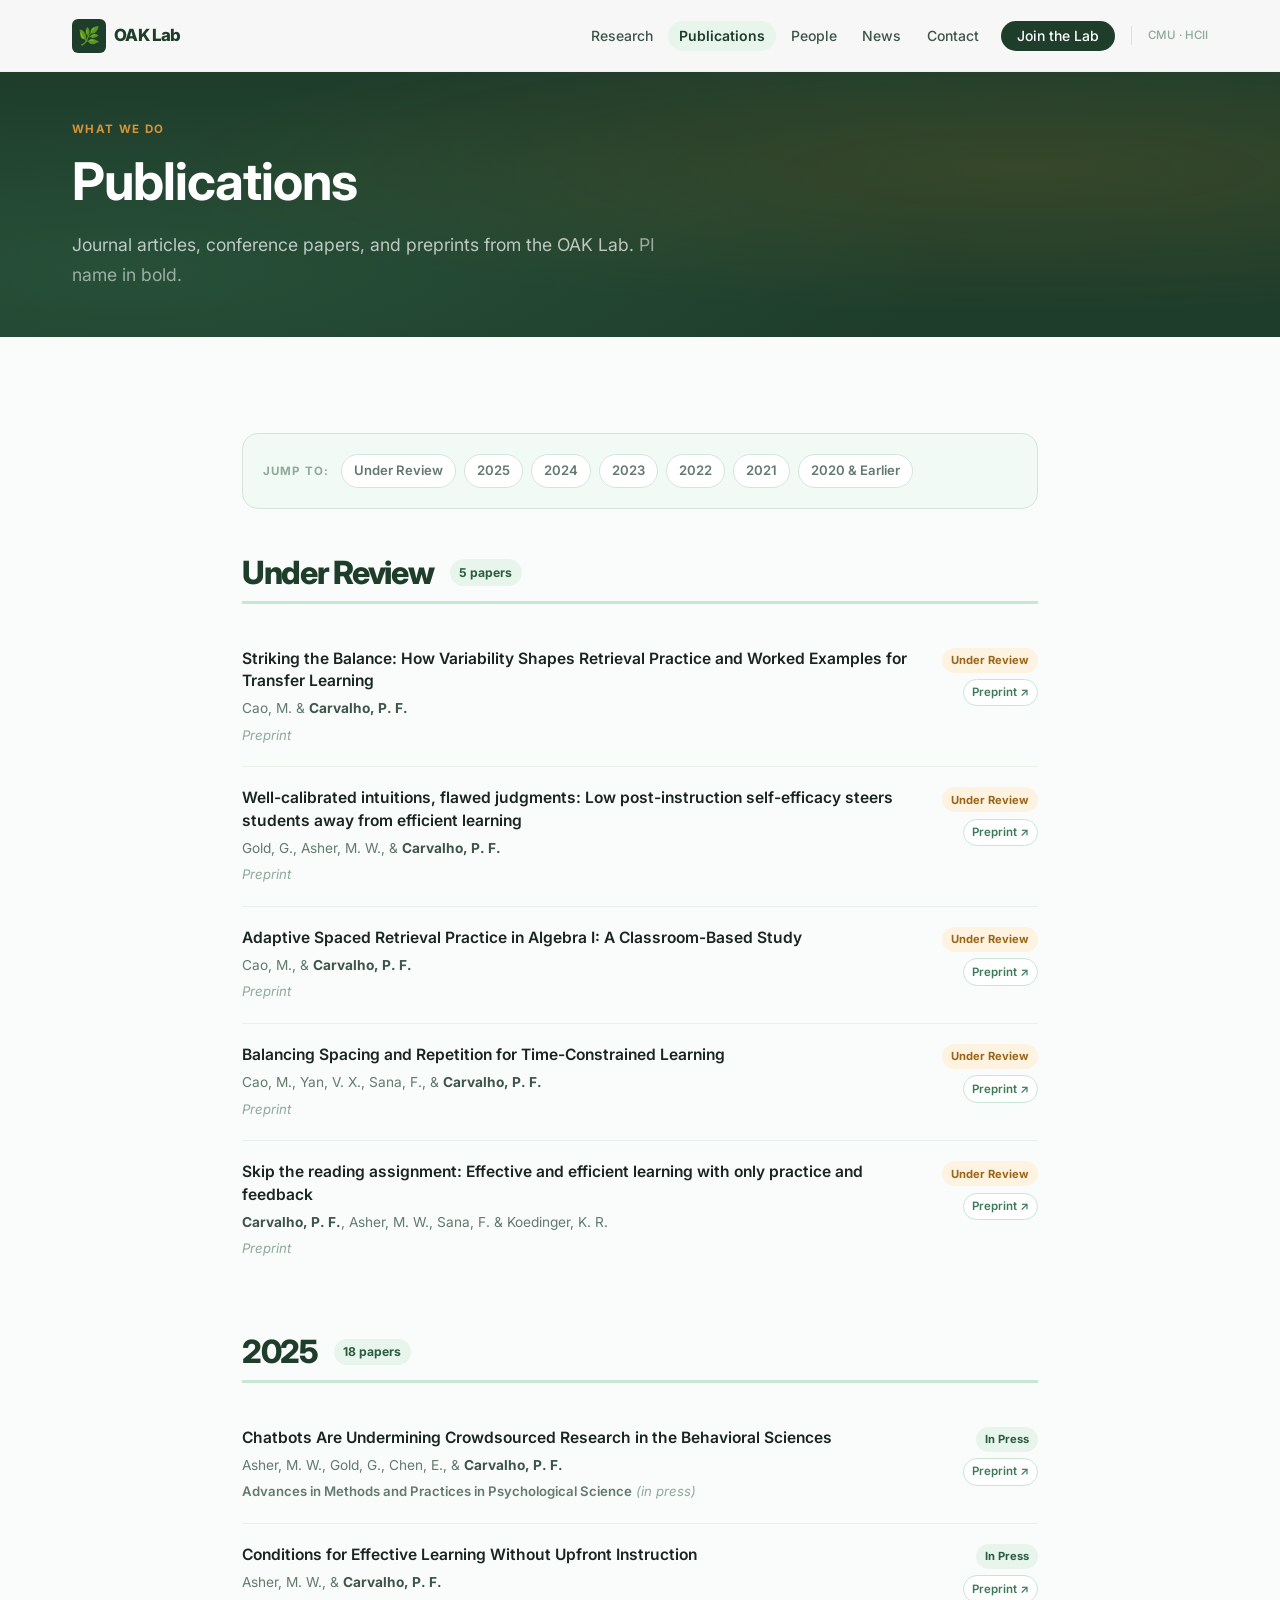
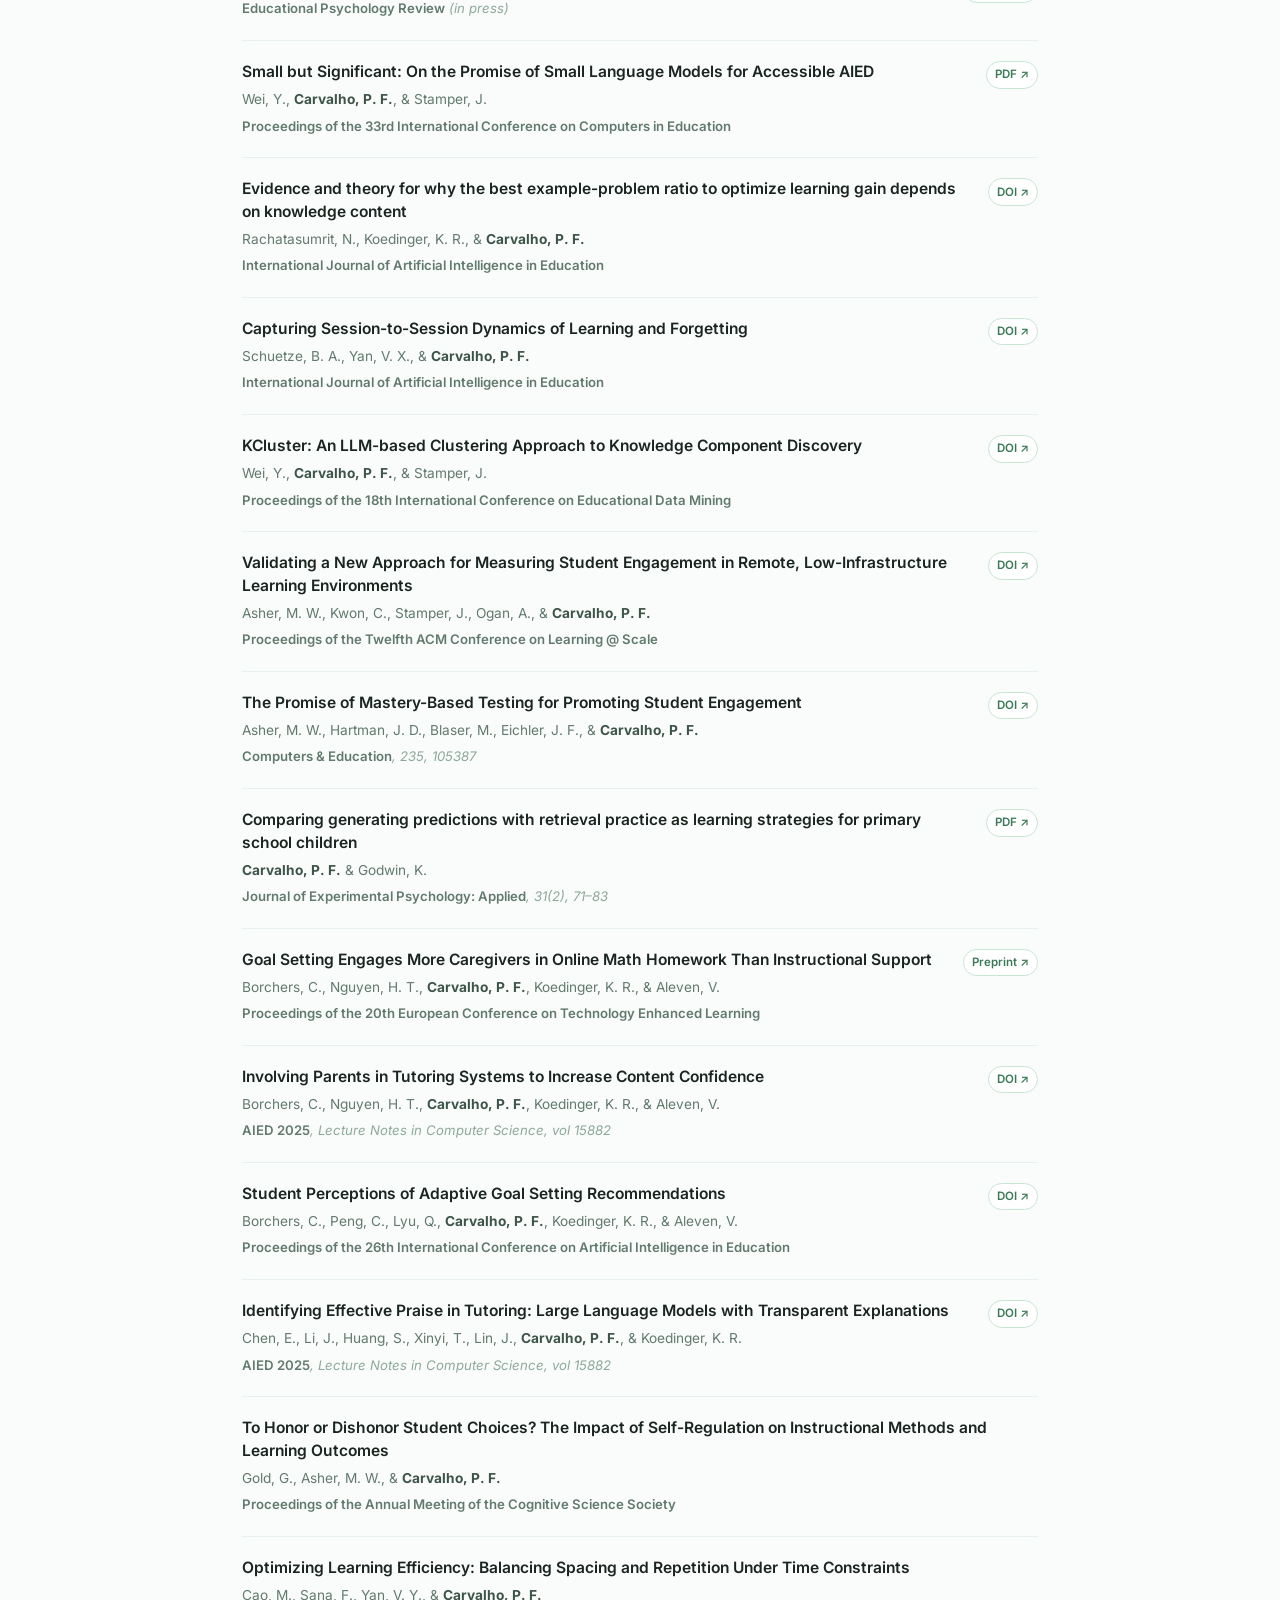
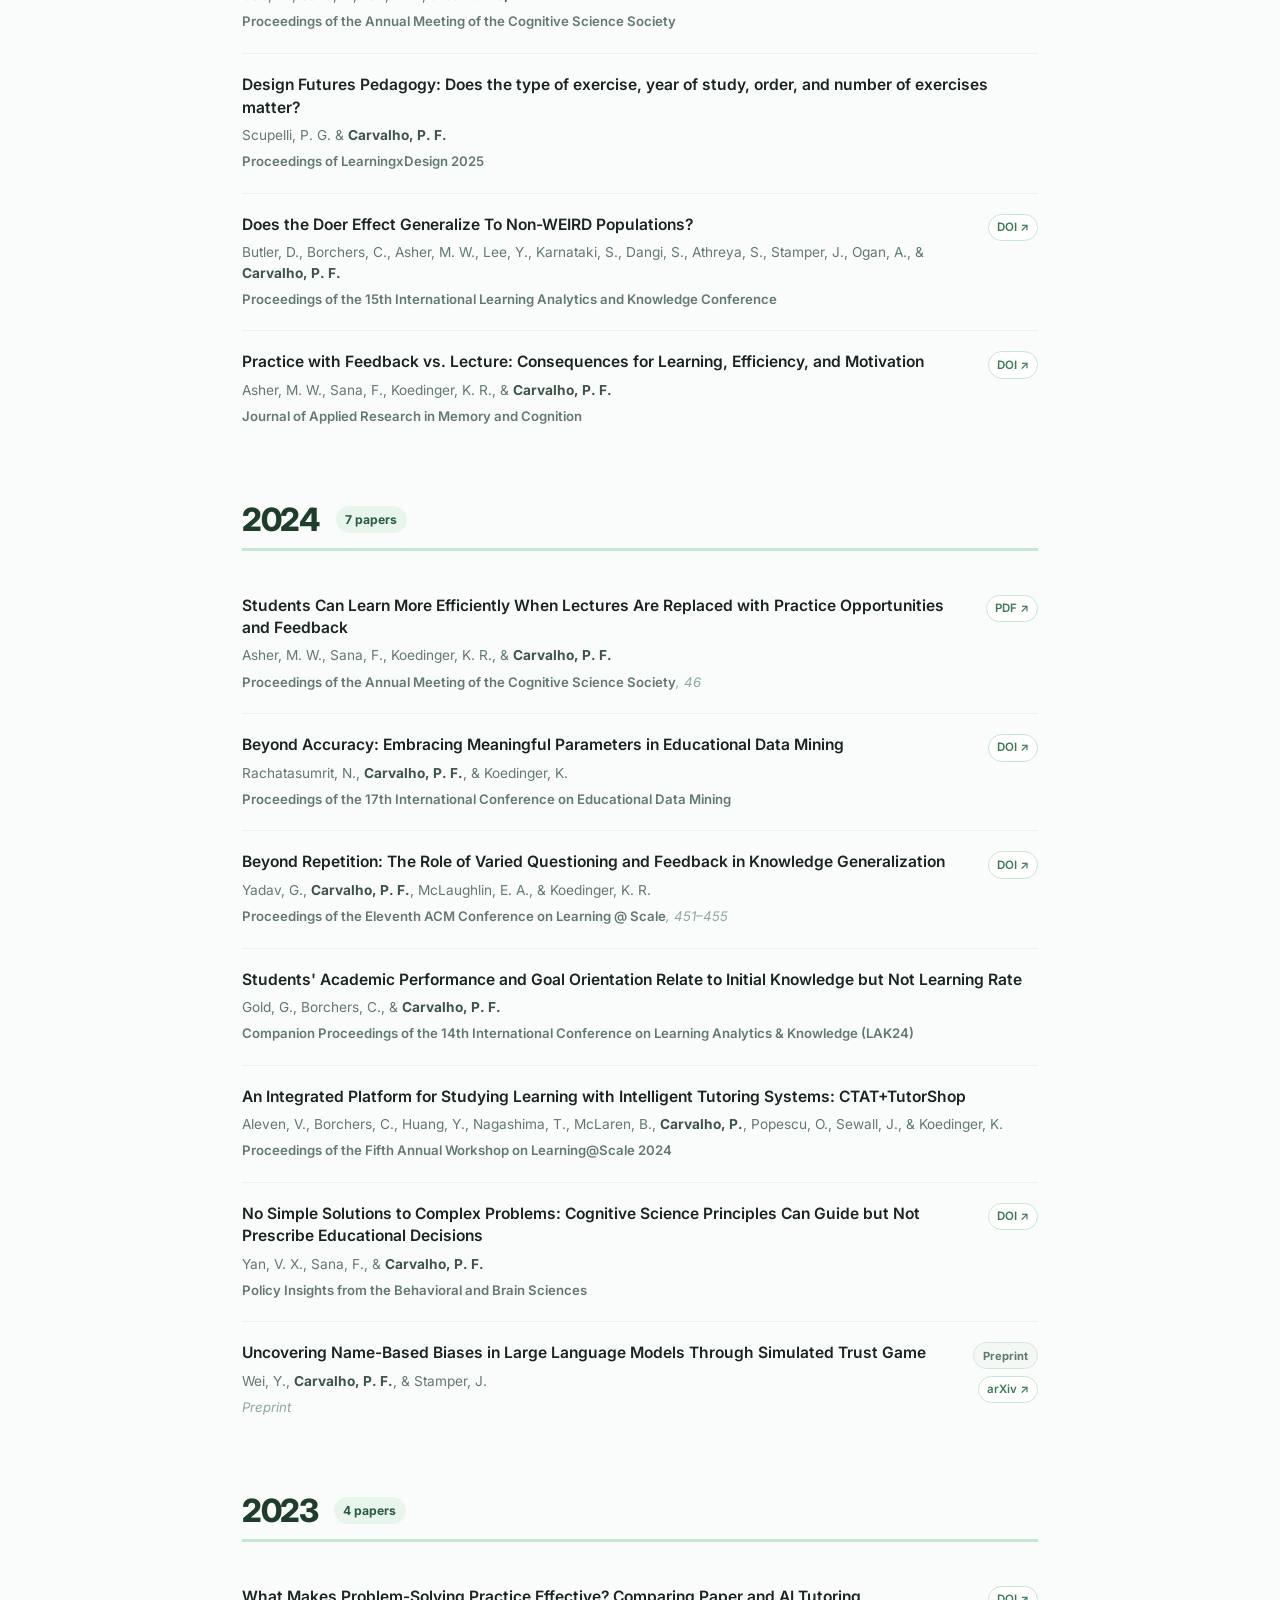
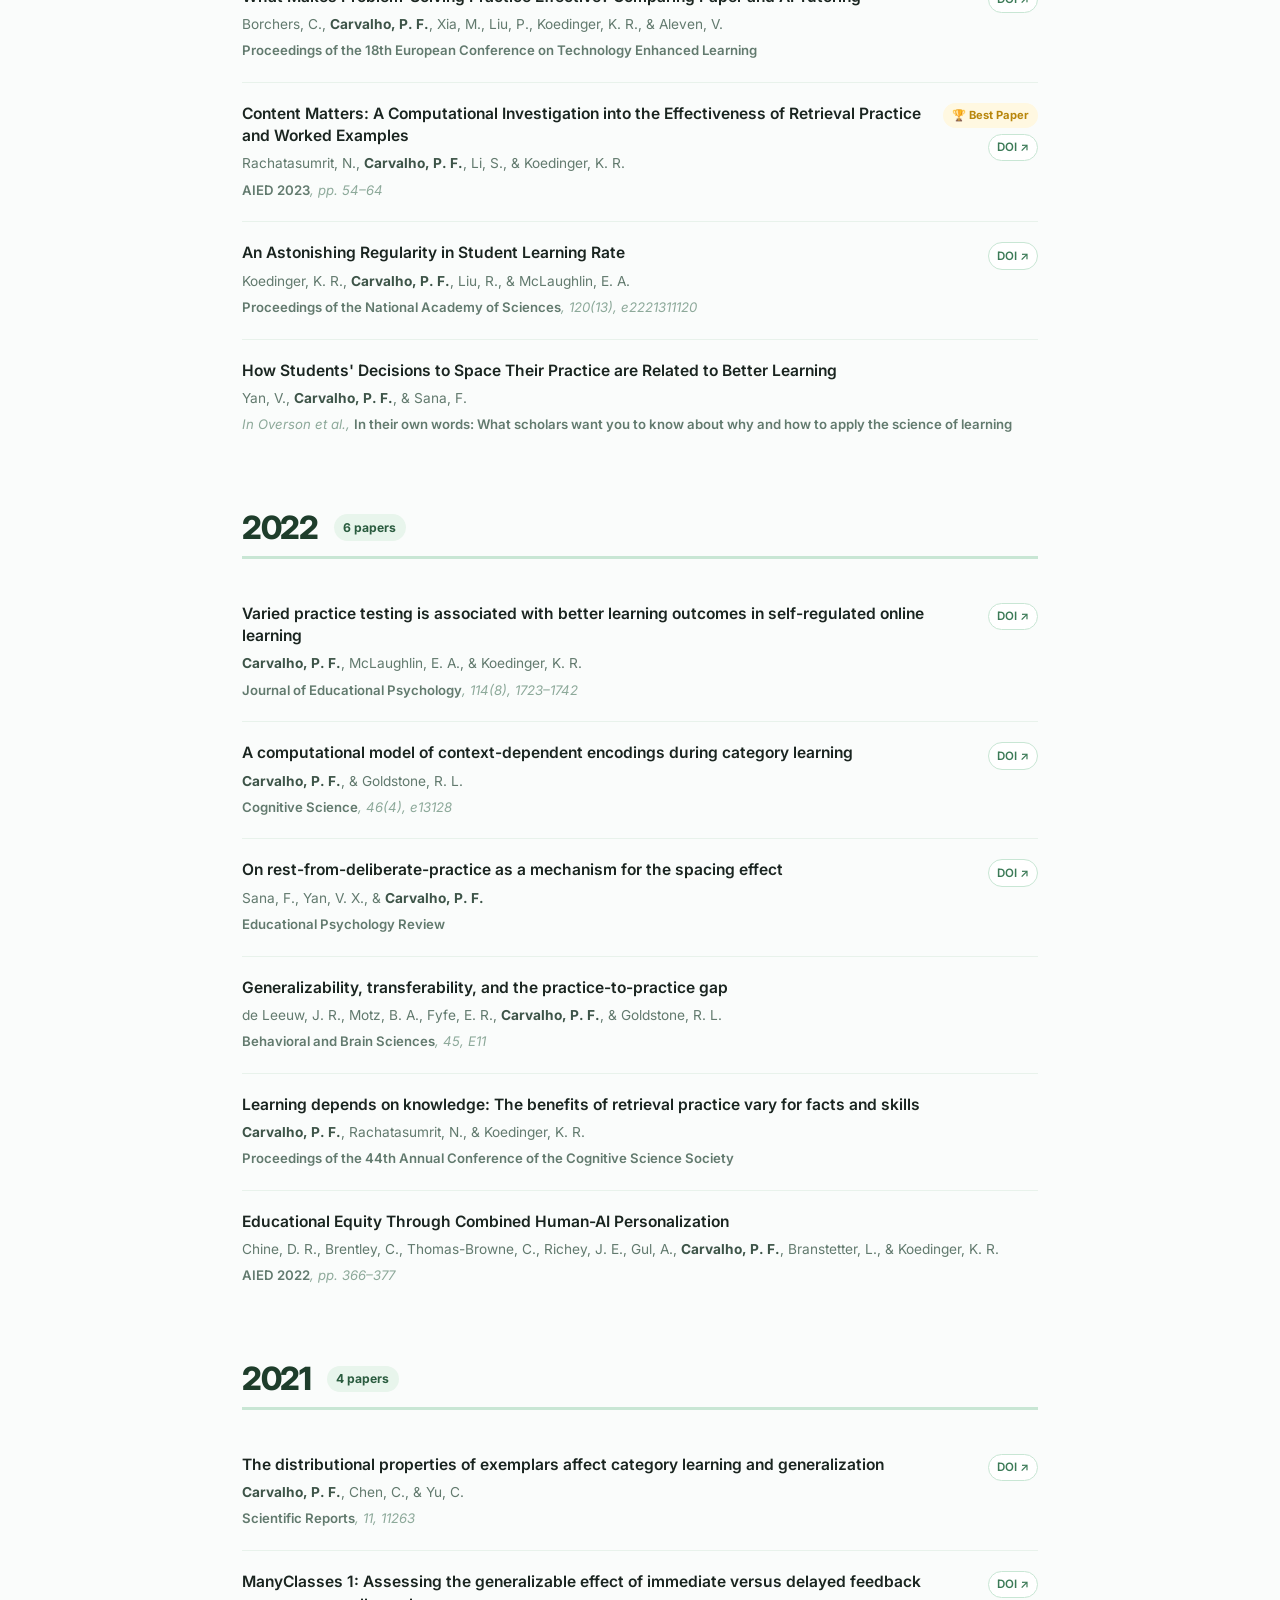
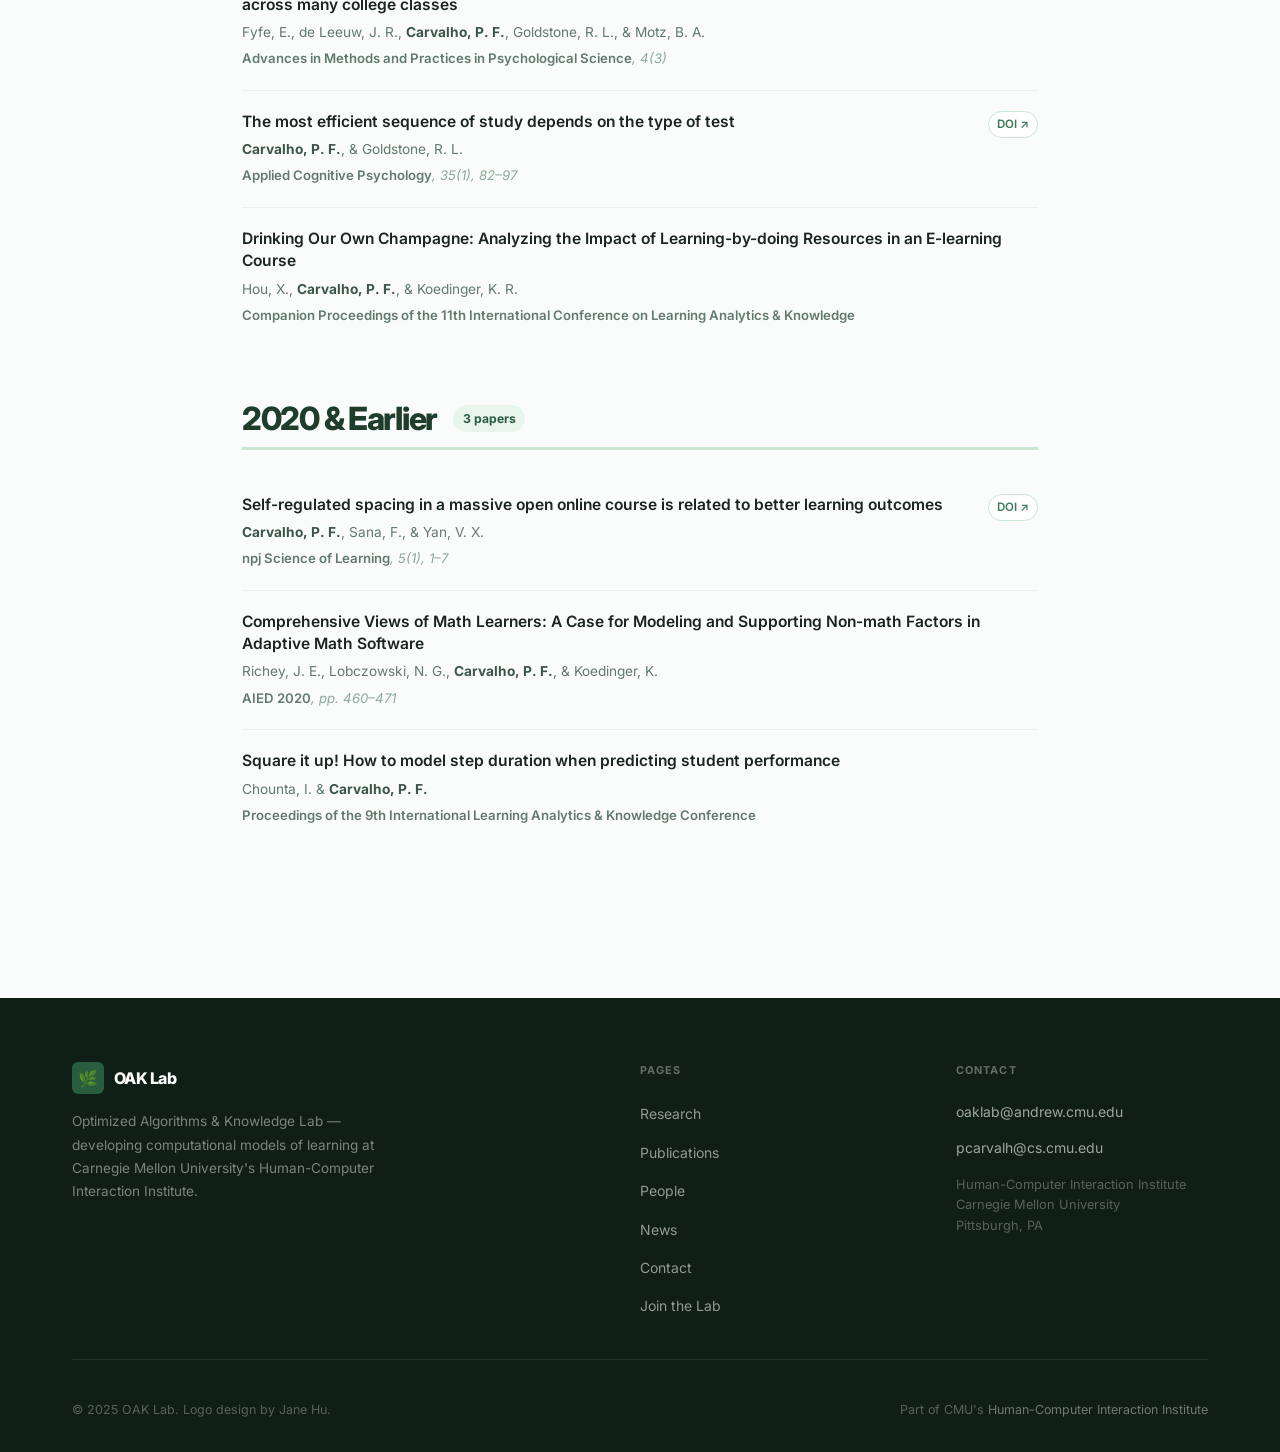
==== publications.html @ 474622a9 "Initial site: modern redesign of theoaklab.org - Home, Research, Publications, People, News, Contact" ====
<!DOCTYPE html>
<html lang="en">
<head>
  <meta charset="UTF-8">
  <meta name="viewport" content="width=device-width, initial-scale=1.0">
  <title>Publications – OAK Lab</title>
  <meta name="description" content="Publications from the OAK Lab at CMU HCII.">
  <link rel="preconnect" href="https://fonts.googleapis.com">
  <link rel="preconnect" href="https://fonts.gstatic.com" crossorigin>
  <link href="https://fonts.googleapis.com/css2?family=Inter:wght@400;500;600;700;800&display=swap" rel="stylesheet">
  <link rel="stylesheet" href="css/style.css">
</head>
<body>

<!-- ── NAVIGATION ──────────────────────────────────────────────────── -->
<nav class="nav" id="nav">
  <div class="container nav__container">
    <a href="index.html" class="nav__logo">
      <div class="nav__logo-icon">🌿</div>
      <span class="nav__logo-text">OAK Lab</span>
    </a>
    <button class="nav__toggle" id="navToggle" aria-label="Toggle navigation" aria-expanded="false">
      <span></span><span></span><span></span>
    </button>
    <ul class="nav__links" id="navLinks" role="list">
      <li><a href="research.html"      class="nav__link">Research</a></li>
      <li><a href="publications.html"  class="nav__link">Publications</a></li>
      <li><a href="people.html"        class="nav__link">People</a></li>
      <li><a href="news.html"          class="nav__link">News</a></li>
      <li><a href="contact.html"       class="nav__link">Contact</a></li>
      <li><a href="contact.html#join"  class="nav__link nav__link--cta">Join the Lab</a></li>
    </ul>
    <div class="nav__affiliation">CMU · HCII</div>
  </div>
</nav>

<!-- ── PAGE HEADER ──────────────────────────────────────────────────── -->
<header class="page-header">
  <div class="container">
    <div class="page-header__inner">
      <div class="page-header__label">What We Do</div>
      <h1>Publications</h1>
      <p class="page-header__desc">Journal articles, conference papers, and preprints from the OAK Lab. <span style="color:rgba(255,255,255,0.55);">PI name in bold.</span></p>
    </div>
  </div>
</header>

<main>
  <section class="section">
    <div class="container container--narrow">

      <!-- ── Year jump nav ──────────────────────────────────────────── -->
      <nav class="pub-jump-nav" aria-label="Jump to year">
        <span class="pub-jump-nav__label">Jump to:</span>
        <a href="#preprints" class="pub-jump-link">Under Review</a>
        <a href="#y2025"     class="pub-jump-link">2025</a>
        <a href="#y2024"     class="pub-jump-link">2024</a>
        <a href="#y2023"     class="pub-jump-link">2023</a>
        <a href="#y2022"     class="pub-jump-link">2022</a>
        <a href="#y2021"     class="pub-jump-link">2021</a>
        <a href="#y2020"     class="pub-jump-link">2020 &amp; Earlier</a>
      </nav>

      <!-- ── Preprints / Under Review ───────────────────────────────── -->
      <div class="pub-year-group" id="preprints">
        <div class="pub-year-group__header">
          <span class="pub-year-group__year">Under Review</span>
          <span class="pub-year-group__count">5 papers</span>
        </div>

        <div class="pub-item">
          <div class="pub-item__main">
            <div class="pub-item__title">Striking the Balance: How Variability Shapes Retrieval Practice and Worked Examples for Transfer Learning</div>
            <div class="pub-item__authors">Cao, M. &amp; <span class="pi">Carvalho, P. F.</span></div>
            <div class="pub-item__venue">Preprint</div>
          </div>
          <div class="pub-item__badges">
            <span class="badge badge--review">Under Review</span>
            <a href="https://osf.io/preprints/psyarxiv/473zy_v1" target="_blank" rel="noopener" class="pub-item__link">Preprint ↗</a>
          </div>
        </div>

        <div class="pub-item">
          <div class="pub-item__main">
            <div class="pub-item__title">Well-calibrated intuitions, flawed judgments: Low post-instruction self-efficacy steers students away from efficient learning</div>
            <div class="pub-item__authors">Gold, G., Asher, M. W., &amp; <span class="pi">Carvalho, P. F.</span></div>
            <div class="pub-item__venue">Preprint</div>
          </div>
          <div class="pub-item__badges">
            <span class="badge badge--review">Under Review</span>
            <a href="https://osf.io/6bq4d_v1" target="_blank" rel="noopener" class="pub-item__link">Preprint ↗</a>
          </div>
        </div>

        <div class="pub-item">
          <div class="pub-item__main">
            <div class="pub-item__title">Adaptive Spaced Retrieval Practice in Algebra I: A Classroom-Based Study</div>
            <div class="pub-item__authors">Cao, M., &amp; <span class="pi">Carvalho, P. F.</span></div>
            <div class="pub-item__venue">Preprint</div>
          </div>
          <div class="pub-item__badges">
            <span class="badge badge--review">Under Review</span>
            <a href="https://doi.org/10.31219/osf.io/ge7vq_v1" target="_blank" rel="noopener" class="pub-item__link">Preprint ↗</a>
          </div>
        </div>

        <div class="pub-item">
          <div class="pub-item__main">
            <div class="pub-item__title">Balancing Spacing and Repetition for Time-Constrained Learning</div>
            <div class="pub-item__authors">Cao, M., Yan, V. X., Sana, F., &amp; <span class="pi">Carvalho, P. F.</span></div>
            <div class="pub-item__venue">Preprint</div>
          </div>
          <div class="pub-item__badges">
            <span class="badge badge--review">Under Review</span>
            <a href="https://doi.org/10.31219/osf.io/f6xu2_v3" target="_blank" rel="noopener" class="pub-item__link">Preprint ↗</a>
          </div>
        </div>

        <div class="pub-item">
          <div class="pub-item__main">
            <div class="pub-item__title">Skip the reading assignment: Effective and efficient learning with only practice and feedback</div>
            <div class="pub-item__authors"><span class="pi">Carvalho, P. F.</span>, Asher, M. W., Sana, F. &amp; Koedinger, K. R.</div>
            <div class="pub-item__venue">Preprint</div>
          </div>
          <div class="pub-item__badges">
            <span class="badge badge--review">Under Review</span>
            <a href="https://osf.io/preprints/osf/9y2tb" target="_blank" rel="noopener" class="pub-item__link">Preprint ↗</a>
          </div>
        </div>

      </div><!-- /preprints -->

      <!-- ── 2025 ─────────────────────────────────────────────────── -->
      <div class="pub-year-group" id="y2025">
        <div class="pub-year-group__header">
          <span class="pub-year-group__year">2025</span>
          <span class="pub-year-group__count">18 papers</span>
        </div>

        <div class="pub-item">
          <div class="pub-item__main">
            <div class="pub-item__title">Chatbots Are Undermining Crowdsourced Research in the Behavioral Sciences</div>
            <div class="pub-item__authors">Asher, M. W., Gold, G., Chen, E., &amp; <span class="pi">Carvalho, P. F.</span></div>
            <div class="pub-item__venue"><strong>Advances in Methods and Practices in Psychological Science</strong> (in press)</div>
          </div>
          <div class="pub-item__badges">
            <span class="badge badge--press">In Press</span>
            <a href="https://doi.org/10.31219/osf.io/a3pzx_v1" target="_blank" rel="noopener" class="pub-item__link">Preprint ↗</a>
          </div>
        </div>

        <div class="pub-item">
          <div class="pub-item__main">
            <div class="pub-item__title">Conditions for Effective Learning Without Upfront Instruction</div>
            <div class="pub-item__authors">Asher, M. W., &amp; <span class="pi">Carvalho, P. F.</span></div>
            <div class="pub-item__venue"><strong>Educational Psychology Review</strong> (in press)</div>
          </div>
          <div class="pub-item__badges">
            <span class="badge badge--press">In Press</span>
            <a href="https://doi.org/10.31219/osf.io/m763t_v1" target="_blank" rel="noopener" class="pub-item__link">Preprint ↗</a>
          </div>
        </div>

        <div class="pub-item">
          <div class="pub-item__main">
            <div class="pub-item__title">Small but Significant: On the Promise of Small Language Models for Accessible AIED</div>
            <div class="pub-item__authors">Wei, Y., <span class="pi">Carvalho, P. F.</span>, &amp; Stamper, J.</div>
            <div class="pub-item__venue"><strong>Proceedings of the 33rd International Conference on Computers in Education</strong></div>
          </div>
          <div class="pub-item__badges">
            <a href="https://icce2025.study.iitm.ac.in/_files/ugd/be012b_c3f775eae0da41d28d167e70e374c3a2.pdf" target="_blank" rel="noopener" class="pub-item__link">PDF ↗</a>
          </div>
        </div>

        <div class="pub-item">
          <div class="pub-item__main">
            <div class="pub-item__title">Evidence and theory for why the best example-problem ratio to optimize learning gain depends on knowledge content</div>
            <div class="pub-item__authors">Rachatasumrit, N., Koedinger, K. R., &amp; <span class="pi">Carvalho, P. F.</span></div>
            <div class="pub-item__venue"><strong>International Journal of Artificial Intelligence in Education</strong></div>
          </div>
          <div class="pub-item__badges">
            <a href="https://link.springer.com/article/10.1007/s40593-025-00511-8" target="_blank" rel="noopener" class="pub-item__link">DOI ↗</a>
          </div>
        </div>

        <div class="pub-item">
          <div class="pub-item__main">
            <div class="pub-item__title">Capturing Session-to-Session Dynamics of Learning and Forgetting</div>
            <div class="pub-item__authors">Schuetze, B. A., Yan, V. X., &amp; <span class="pi">Carvalho, P. F.</span></div>
            <div class="pub-item__venue"><strong>International Journal of Artificial Intelligence in Education</strong></div>
          </div>
          <div class="pub-item__badges">
            <a href="https://link.springer.com/article/10.1007/s40593-025-00508-3" target="_blank" rel="noopener" class="pub-item__link">DOI ↗</a>
          </div>
        </div>

        <div class="pub-item">
          <div class="pub-item__main">
            <div class="pub-item__title">KCluster: An LLM-based Clustering Approach to Knowledge Component Discovery</div>
            <div class="pub-item__authors">Wei, Y., <span class="pi">Carvalho, P. F.</span>, &amp; Stamper, J.</div>
            <div class="pub-item__venue"><strong>Proceedings of the 18th International Conference on Educational Data Mining</strong></div>
          </div>
          <div class="pub-item__badges">
            <a href="https://doi.org/10.5281/zenodo.15870197" target="_blank" rel="noopener" class="pub-item__link">DOI ↗</a>
          </div>
        </div>

        <div class="pub-item">
          <div class="pub-item__main">
            <div class="pub-item__title">Validating a New Approach for Measuring Student Engagement in Remote, Low-Infrastructure Learning Environments</div>
            <div class="pub-item__authors">Asher, M. W., Kwon, C., Stamper, J., Ogan, A., &amp; <span class="pi">Carvalho, P. F.</span></div>
            <div class="pub-item__venue"><strong>Proceedings of the Twelfth ACM Conference on Learning @ Scale</strong></div>
          </div>
          <div class="pub-item__badges">
            <a href="https://doi.org/10.1145/3698205.3729556" target="_blank" rel="noopener" class="pub-item__link">DOI ↗</a>
          </div>
        </div>

        <div class="pub-item">
          <div class="pub-item__main">
            <div class="pub-item__title">The Promise of Mastery-Based Testing for Promoting Student Engagement</div>
            <div class="pub-item__authors">Asher, M. W., Hartman, J. D., Blaser, M., Eichler, J. F., &amp; <span class="pi">Carvalho, P. F.</span></div>
            <div class="pub-item__venue"><strong>Computers &amp; Education</strong>, 235, 105387</div>
          </div>
          <div class="pub-item__badges">
            <a href="https://www.sciencedirect.com/science/article/pii/S0360131525001551" target="_blank" rel="noopener" class="pub-item__link">DOI ↗</a>
          </div>
        </div>

        <div class="pub-item">
          <div class="pub-item__main">
            <div class="pub-item__title">Comparing generating predictions with retrieval practice as learning strategies for primary school children</div>
            <div class="pub-item__authors"><span class="pi">Carvalho, P. F.</span> &amp; Godwin, K.</div>
            <div class="pub-item__venue"><strong>Journal of Experimental Psychology: Applied</strong>, 31(2), 71–83</div>
          </div>
          <div class="pub-item__badges">
            <a href="https://psycnet.apa.org/fulltext/2025-35338-001.pdf" target="_blank" rel="noopener" class="pub-item__link">PDF ↗</a>
          </div>
        </div>

        <div class="pub-item">
          <div class="pub-item__main">
            <div class="pub-item__title">Goal Setting Engages More Caregivers in Online Math Homework Than Instructional Support</div>
            <div class="pub-item__authors">Borchers, C., Nguyen, H. T., <span class="pi">Carvalho, P. F.</span>, Koedinger, K. R., &amp; Aleven, V.</div>
            <div class="pub-item__venue"><strong>Proceedings of the 20th European Conference on Technology Enhanced Learning</strong></div>
          </div>
          <div class="pub-item__badges">
            <a href="https://osf.io/preprints/edarxiv/5rej3_v1" target="_blank" rel="noopener" class="pub-item__link">Preprint ↗</a>
          </div>
        </div>

        <div class="pub-item">
          <div class="pub-item__main">
            <div class="pub-item__title">Involving Parents in Tutoring Systems to Increase Content Confidence</div>
            <div class="pub-item__authors">Borchers, C., Nguyen, H. T., <span class="pi">Carvalho, P. F.</span>, Koedinger, K. R., &amp; Aleven, V.</div>
            <div class="pub-item__venue"><strong>AIED 2025</strong>, Lecture Notes in Computer Science, vol 15882</div>
          </div>
          <div class="pub-item__badges">
            <a href="https://doi.org/10.1007/978-3-031-98465-5_14" target="_blank" rel="noopener" class="pub-item__link">DOI ↗</a>
          </div>
        </div>

        <div class="pub-item">
          <div class="pub-item__main">
            <div class="pub-item__title">Student Perceptions of Adaptive Goal Setting Recommendations</div>
            <div class="pub-item__authors">Borchers, C., Peng, C., Lyu, Q., <span class="pi">Carvalho, P. F.</span>, Koedinger, K. R., &amp; Aleven, V.</div>
            <div class="pub-item__venue"><strong>Proceedings of the 26th International Conference on Artificial Intelligence in Education</strong></div>
          </div>
          <div class="pub-item__badges">
            <a href="https://link.springer.com/chapter/10.1007/978-3-031-98462-4_31" target="_blank" rel="noopener" class="pub-item__link">DOI ↗</a>
          </div>
        </div>

        <div class="pub-item">
          <div class="pub-item__main">
            <div class="pub-item__title">Identifying Effective Praise in Tutoring: Large Language Models with Transparent Explanations</div>
            <div class="pub-item__authors">Chen, E., Li, J., Huang, S., Xinyi, T., Lin, J., <span class="pi">Carvalho, P. F.</span>, &amp; Koedinger, K. R.</div>
            <div class="pub-item__venue"><strong>AIED 2025</strong>, Lecture Notes in Computer Science, vol 15882</div>
          </div>
          <div class="pub-item__badges">
            <a href="https://doi.org/10.1007/978-3-031-98465-5_20" target="_blank" rel="noopener" class="pub-item__link">DOI ↗</a>
          </div>
        </div>

        <div class="pub-item">
          <div class="pub-item__main">
            <div class="pub-item__title">To Honor or Dishonor Student Choices? The Impact of Self-Regulation on Instructional Methods and Learning Outcomes</div>
            <div class="pub-item__authors">Gold, G., Asher, M. W., &amp; <span class="pi">Carvalho, P. F.</span></div>
            <div class="pub-item__venue"><strong>Proceedings of the Annual Meeting of the Cognitive Science Society</strong></div>
          </div>
          <div class="pub-item__badges"></div>
        </div>

        <div class="pub-item">
          <div class="pub-item__main">
            <div class="pub-item__title">Optimizing Learning Efficiency: Balancing Spacing and Repetition Under Time Constraints</div>
            <div class="pub-item__authors">Cao, M., Sana, F., Yan, V. Y., &amp; <span class="pi">Carvalho, P. F.</span></div>
            <div class="pub-item__venue"><strong>Proceedings of the Annual Meeting of the Cognitive Science Society</strong></div>
          </div>
          <div class="pub-item__badges"></div>
        </div>

        <div class="pub-item">
          <div class="pub-item__main">
            <div class="pub-item__title">Design Futures Pedagogy: Does the type of exercise, year of study, order, and number of exercises matter?</div>
            <div class="pub-item__authors">Scupelli, P. G. &amp; <span class="pi">Carvalho, P. F.</span></div>
            <div class="pub-item__venue"><strong>Proceedings of LearningxDesign 2025</strong></div>
          </div>
          <div class="pub-item__badges"></div>
        </div>

        <div class="pub-item">
          <div class="pub-item__main">
            <div class="pub-item__title">Does the Doer Effect Generalize To Non-WEIRD Populations?</div>
            <div class="pub-item__authors">Butler, D., Borchers, C., Asher, M. W., Lee, Y., Karnataki, S., Dangi, S., Athreya, S., Stamper, J., Ogan, A., &amp; <span class="pi">Carvalho, P. F.</span></div>
            <div class="pub-item__venue"><strong>Proceedings of the 15th International Learning Analytics and Knowledge Conference</strong></div>
          </div>
          <div class="pub-item__badges">
            <a href="https://doi.org/10.1145/3706468.3706505" target="_blank" rel="noopener" class="pub-item__link">DOI ↗</a>
          </div>
        </div>

        <div class="pub-item">
          <div class="pub-item__main">
            <div class="pub-item__title">Practice with Feedback vs. Lecture: Consequences for Learning, Efficiency, and Motivation</div>
            <div class="pub-item__authors">Asher, M. W., Sana, F., Koedinger, K. R., &amp; <span class="pi">Carvalho, P. F.</span></div>
            <div class="pub-item__venue"><strong>Journal of Applied Research in Memory and Cognition</strong></div>
          </div>
          <div class="pub-item__badges">
            <a href="https://dx.doi.org/10.1037/mac0000205" target="_blank" rel="noopener" class="pub-item__link">DOI ↗</a>
          </div>
        </div>

      </div><!-- /2025 -->

      <!-- ── 2024 ─────────────────────────────────────────────────── -->
      <div class="pub-year-group" id="y2024">
        <div class="pub-year-group__header">
          <span class="pub-year-group__year">2024</span>
          <span class="pub-year-group__count">7 papers</span>
        </div>

        <div class="pub-item">
          <div class="pub-item__main">
            <div class="pub-item__title">Students Can Learn More Efficiently When Lectures Are Replaced with Practice Opportunities and Feedback</div>
            <div class="pub-item__authors">Asher, M. W., Sana, F., Koedinger, K. R., &amp; <span class="pi">Carvalho, P. F.</span></div>
            <div class="pub-item__venue"><strong>Proceedings of the Annual Meeting of the Cognitive Science Society</strong>, 46</div>
          </div>
          <div class="pub-item__badges">
            <a href="https://escholarship.org/content/qt7p16r9xk/qt7p16r9xk_noSplash_5523aeea52976181855830ab0366c9f3.pdf" target="_blank" rel="noopener" class="pub-item__link">PDF ↗</a>
          </div>
        </div>

        <div class="pub-item">
          <div class="pub-item__main">
            <div class="pub-item__title">Beyond Accuracy: Embracing Meaningful Parameters in Educational Data Mining</div>
            <div class="pub-item__authors">Rachatasumrit, N., <span class="pi">Carvalho, P. F.</span>, &amp; Koedinger, K.</div>
            <div class="pub-item__venue"><strong>Proceedings of the 17th International Conference on Educational Data Mining</strong></div>
          </div>
          <div class="pub-item__badges">
            <a href="https://doi.org/10.5281/zenodo.12729798" target="_blank" rel="noopener" class="pub-item__link">DOI ↗</a>
          </div>
        </div>

        <div class="pub-item">
          <div class="pub-item__main">
            <div class="pub-item__title">Beyond Repetition: The Role of Varied Questioning and Feedback in Knowledge Generalization</div>
            <div class="pub-item__authors">Yadav, G., <span class="pi">Carvalho, P. F.</span>, McLaughlin, E. A., &amp; Koedinger, K. R.</div>
            <div class="pub-item__venue"><strong>Proceedings of the Eleventh ACM Conference on Learning @ Scale</strong>, 451–455</div>
          </div>
          <div class="pub-item__badges">
            <a href="https://doi.org/10.1145/3657604.3664688" target="_blank" rel="noopener" class="pub-item__link">DOI ↗</a>
          </div>
        </div>

        <div class="pub-item">
          <div class="pub-item__main">
            <div class="pub-item__title">Students' Academic Performance and Goal Orientation Relate to Initial Knowledge but Not Learning Rate</div>
            <div class="pub-item__authors">Gold, G., Borchers, C., &amp; <span class="pi">Carvalho, P. F.</span></div>
            <div class="pub-item__venue"><strong>Companion Proceedings of the 14th International Conference on Learning Analytics &amp; Knowledge (LAK24)</strong></div>
          </div>
          <div class="pub-item__badges"></div>
        </div>

        <div class="pub-item">
          <div class="pub-item__main">
            <div class="pub-item__title">An Integrated Platform for Studying Learning with Intelligent Tutoring Systems: CTAT+TutorShop</div>
            <div class="pub-item__authors">Aleven, V., Borchers, C., Huang, Y., Nagashima, T., McLaren, B., <span class="pi">Carvalho, P.</span>, Popescu, O., Sewall, J., &amp; Koedinger, K.</div>
            <div class="pub-item__venue"><strong>Proceedings of the Fifth Annual Workshop on Learning@Scale 2024</strong></div>
          </div>
          <div class="pub-item__badges"></div>
        </div>

        <div class="pub-item">
          <div class="pub-item__main">
            <div class="pub-item__title">No Simple Solutions to Complex Problems: Cognitive Science Principles Can Guide but Not Prescribe Educational Decisions</div>
            <div class="pub-item__authors">Yan, V. X., Sana, F., &amp; <span class="pi">Carvalho, P. F.</span></div>
            <div class="pub-item__venue"><strong>Policy Insights from the Behavioral and Brain Sciences</strong></div>
          </div>
          <div class="pub-item__badges">
            <a href="https://journals.sagepub.com/doi/full/10.1177/23727322231218906" target="_blank" rel="noopener" class="pub-item__link">DOI ↗</a>
          </div>
        </div>

        <div class="pub-item">
          <div class="pub-item__main">
            <div class="pub-item__title">Uncovering Name-Based Biases in Large Language Models Through Simulated Trust Game</div>
            <div class="pub-item__authors">Wei, Y., <span class="pi">Carvalho, P. F.</span>, &amp; Stamper, J.</div>
            <div class="pub-item__venue">Preprint</div>
          </div>
          <div class="pub-item__badges">
            <span class="badge badge--preprint">Preprint</span>
            <a href="https://arxiv.org/pdf/2404.14682" target="_blank" rel="noopener" class="pub-item__link">arXiv ↗</a>
          </div>
        </div>

      </div><!-- /2024 -->

      <!-- ── 2023 ─────────────────────────────────────────────────── -->
      <div class="pub-year-group" id="y2023">
        <div class="pub-year-group__header">
          <span class="pub-year-group__year">2023</span>
          <span class="pub-year-group__count">4 papers</span>
        </div>

        <div class="pub-item">
          <div class="pub-item__main">
            <div class="pub-item__title">What Makes Problem-Solving Practice Effective? Comparing Paper and AI Tutoring</div>
            <div class="pub-item__authors">Borchers, C., <span class="pi">Carvalho, P. F.</span>, Xia, M., Liu, P., Koedinger, K. R., &amp; Aleven, V.</div>
            <div class="pub-item__venue"><strong>Proceedings of the 18th European Conference on Technology Enhanced Learning</strong></div>
          </div>
          <div class="pub-item__badges">
            <a href="https://link.springer.com/chapter/10.1007/978-3-031-42682-7_4" target="_blank" rel="noopener" class="pub-item__link">DOI ↗</a>
          </div>
        </div>

        <div class="pub-item">
          <div class="pub-item__main">
            <div class="pub-item__title">Content Matters: A Computational Investigation into the Effectiveness of Retrieval Practice and Worked Examples</div>
            <div class="pub-item__authors">Rachatasumrit, N., <span class="pi">Carvalho, P. F.</span>, Li, S., &amp; Koedinger, K. R.</div>
            <div class="pub-item__venue"><strong>AIED 2023</strong>, pp. 54–64</div>
          </div>
          <div class="pub-item__badges">
            <span class="badge badge--award">🏆 Best Paper</span>
            <a href="https://link.springer.com/chapter/10.1007/978-3-031-36272-9_5" target="_blank" rel="noopener" class="pub-item__link">DOI ↗</a>
          </div>
        </div>

        <div class="pub-item">
          <div class="pub-item__main">
            <div class="pub-item__title">An Astonishing Regularity in Student Learning Rate</div>
            <div class="pub-item__authors">Koedinger, K. R., <span class="pi">Carvalho, P. F.</span>, Liu, R., &amp; McLaughlin, E. A.</div>
            <div class="pub-item__venue"><strong>Proceedings of the National Academy of Sciences</strong>, 120(13), e2221311120</div>
          </div>
          <div class="pub-item__badges">
            <a href="https://www.pnas.org/doi/abs/10.1073/pnas.2221311120" target="_blank" rel="noopener" class="pub-item__link">DOI ↗</a>
          </div>
        </div>

        <div class="pub-item">
          <div class="pub-item__main">
            <div class="pub-item__title">How Students' Decisions to Space Their Practice are Related to Better Learning</div>
            <div class="pub-item__authors">Yan, V., <span class="pi">Carvalho, P. F.</span>, &amp; Sana, F.</div>
            <div class="pub-item__venue">In Overson et al., <strong>In their own words: What scholars want you to know about why and how to apply the science of learning</strong></div>
          </div>
          <div class="pub-item__badges"></div>
        </div>

      </div><!-- /2023 -->

      <!-- ── 2022 ─────────────────────────────────────────────────── -->
      <div class="pub-year-group" id="y2022">
        <div class="pub-year-group__header">
          <span class="pub-year-group__year">2022</span>
          <span class="pub-year-group__count">6 papers</span>
        </div>

        <div class="pub-item">
          <div class="pub-item__main">
            <div class="pub-item__title">Varied practice testing is associated with better learning outcomes in self-regulated online learning</div>
            <div class="pub-item__authors"><span class="pi">Carvalho, P. F.</span>, McLaughlin, E. A., &amp; Koedinger, K. R.</div>
            <div class="pub-item__venue"><strong>Journal of Educational Psychology</strong>, 114(8), 1723–1742</div>
          </div>
          <div class="pub-item__badges">
            <a href="https://doi.org/10.1037/edu0000754" target="_blank" rel="noopener" class="pub-item__link">DOI ↗</a>
          </div>
        </div>

        <div class="pub-item">
          <div class="pub-item__main">
            <div class="pub-item__title">A computational model of context-dependent encodings during category learning</div>
            <div class="pub-item__authors"><span class="pi">Carvalho, P. F.</span>, &amp; Goldstone, R. L.</div>
            <div class="pub-item__venue"><strong>Cognitive Science</strong>, 46(4), e13128</div>
          </div>
          <div class="pub-item__badges">
            <a href="https://onlinelibrary.wiley.com/doi/10.1111/cogs.13128" target="_blank" rel="noopener" class="pub-item__link">DOI ↗</a>
          </div>
        </div>

        <div class="pub-item">
          <div class="pub-item__main">
            <div class="pub-item__title">On rest-from-deliberate-practice as a mechanism for the spacing effect</div>
            <div class="pub-item__authors">Sana, F., Yan, V. X., &amp; <span class="pi">Carvalho, P. F.</span></div>
            <div class="pub-item__venue"><strong>Educational Psychology Review</strong></div>
          </div>
          <div class="pub-item__badges">
            <a href="https://doi.org/10.1007/s10648-022-09663-8" target="_blank" rel="noopener" class="pub-item__link">DOI ↗</a>
          </div>
        </div>

        <div class="pub-item">
          <div class="pub-item__main">
            <div class="pub-item__title">Generalizability, transferability, and the practice-to-practice gap</div>
            <div class="pub-item__authors">de Leeuw, J. R., Motz, B. A., Fyfe, E. R., <span class="pi">Carvalho, P. F.</span>, &amp; Goldstone, R. L.</div>
            <div class="pub-item__venue"><strong>Behavioral and Brain Sciences</strong>, 45, E11</div>
          </div>
          <div class="pub-item__badges"></div>
        </div>

        <div class="pub-item">
          <div class="pub-item__main">
            <div class="pub-item__title">Learning depends on knowledge: The benefits of retrieval practice vary for facts and skills</div>
            <div class="pub-item__authors"><span class="pi">Carvalho, P. F.</span>, Rachatasumrit, N., &amp; Koedinger, K. R.</div>
            <div class="pub-item__venue"><strong>Proceedings of the 44th Annual Conference of the Cognitive Science Society</strong></div>
          </div>
          <div class="pub-item__badges"></div>
        </div>

        <div class="pub-item">
          <div class="pub-item__main">
            <div class="pub-item__title">Educational Equity Through Combined Human-AI Personalization</div>
            <div class="pub-item__authors">Chine, D. R., Brentley, C., Thomas-Browne, C., Richey, J. E., Gul, A., <span class="pi">Carvalho, P. F.</span>, Branstetter, L., &amp; Koedinger, K. R.</div>
            <div class="pub-item__venue"><strong>AIED 2022</strong>, pp. 366–377</div>
          </div>
          <div class="pub-item__badges"></div>
        </div>

      </div><!-- /2022 -->

      <!-- ── 2021 ─────────────────────────────────────────────────── -->
      <div class="pub-year-group" id="y2021">
        <div class="pub-year-group__header">
          <span class="pub-year-group__year">2021</span>
          <span class="pub-year-group__count">4 papers</span>
        </div>

        <div class="pub-item">
          <div class="pub-item__main">
            <div class="pub-item__title">The distributional properties of exemplars affect category learning and generalization</div>
            <div class="pub-item__authors"><span class="pi">Carvalho, P. F.</span>, Chen, C., &amp; Yu, C.</div>
            <div class="pub-item__venue"><strong>Scientific Reports</strong>, 11, 11263</div>
          </div>
          <div class="pub-item__badges">
            <a href="https://doi.org/10.1038/s41598-021-90743-0" target="_blank" rel="noopener" class="pub-item__link">DOI ↗</a>
          </div>
        </div>

        <div class="pub-item">
          <div class="pub-item__main">
            <div class="pub-item__title">ManyClasses 1: Assessing the generalizable effect of immediate versus delayed feedback across many college classes</div>
            <div class="pub-item__authors">Fyfe, E., de Leeuw, J. R., <span class="pi">Carvalho, P. F.</span>, Goldstone, R. L., &amp; Motz, B. A.</div>
            <div class="pub-item__venue"><strong>Advances in Methods and Practices in Psychological Science</strong>, 4(3)</div>
          </div>
          <div class="pub-item__badges">
            <a href="https://doi.org/10.1177/25152459211027575" target="_blank" rel="noopener" class="pub-item__link">DOI ↗</a>
          </div>
        </div>

        <div class="pub-item">
          <div class="pub-item__main">
            <div class="pub-item__title">The most efficient sequence of study depends on the type of test</div>
            <div class="pub-item__authors"><span class="pi">Carvalho, P. F.</span>, &amp; Goldstone, R. L.</div>
            <div class="pub-item__venue"><strong>Applied Cognitive Psychology</strong>, 35(1), 82–97</div>
          </div>
          <div class="pub-item__badges">
            <a href="https://doi.org/10.1002/acp.3740" target="_blank" rel="noopener" class="pub-item__link">DOI ↗</a>
          </div>
        </div>

        <div class="pub-item">
          <div class="pub-item__main">
            <div class="pub-item__title">Drinking Our Own Champagne: Analyzing the Impact of Learning-by-doing Resources in an E-learning Course</div>
            <div class="pub-item__authors">Hou, X., <span class="pi">Carvalho, P. F.</span>, &amp; Koedinger, K. R.</div>
            <div class="pub-item__venue"><strong>Companion Proceedings of the 11th International Conference on Learning Analytics &amp; Knowledge</strong></div>
          </div>
          <div class="pub-item__badges"></div>
        </div>

      </div><!-- /2021 -->

      <!-- ── 2020 & Earlier ─────────────────────────────────────────── -->
      <div class="pub-year-group" id="y2020">
        <div class="pub-year-group__header">
          <span class="pub-year-group__year">2020 &amp; Earlier</span>
          <span class="pub-year-group__count">3 papers</span>
        </div>

        <div class="pub-item">
          <div class="pub-item__main">
            <div class="pub-item__title">Self-regulated spacing in a massive open online course is related to better learning outcomes</div>
            <div class="pub-item__authors"><span class="pi">Carvalho, P. F.</span>, Sana, F., &amp; Yan, V. X.</div>
            <div class="pub-item__venue"><strong>npj Science of Learning</strong>, 5(1), 1–7</div>
          </div>
          <div class="pub-item__badges">
            <a href="https://doi.org/10.1038/s41539-020-0061-1" target="_blank" rel="noopener" class="pub-item__link">DOI ↗</a>
          </div>
        </div>

        <div class="pub-item">
          <div class="pub-item__main">
            <div class="pub-item__title">Comprehensive Views of Math Learners: A Case for Modeling and Supporting Non-math Factors in Adaptive Math Software</div>
            <div class="pub-item__authors">Richey, J. E., Lobczowski, N. G., <span class="pi">Carvalho, P. F.</span>, &amp; Koedinger, K.</div>
            <div class="pub-item__venue"><strong>AIED 2020</strong>, pp. 460–471</div>
          </div>
          <div class="pub-item__badges"></div>
        </div>

        <div class="pub-item">
          <div class="pub-item__main">
            <div class="pub-item__title">Square it up! How to model step duration when predicting student performance</div>
            <div class="pub-item__authors">Chounta, I. &amp; <span class="pi">Carvalho, P. F.</span></div>
            <div class="pub-item__venue"><strong>Proceedings of the 9th International Learning Analytics &amp; Knowledge Conference</strong></div>
          </div>
          <div class="pub-item__badges"></div>
        </div>

      </div><!-- /2020 -->

    </div>
  </section>
</main>

<!-- ── FOOTER ────────────────────────────────────────────────────────── -->
<footer class="footer">
  <div class="container">
    <div class="footer__grid">
      <div class="footer__brand">
        <div class="footer__logo">
          <div class="footer__logo-icon">🌿</div>
          <span class="footer__logo-text">OAK Lab</span>
        </div>
        <p class="footer__desc">Optimized Algorithms &amp; Knowledge Lab — developing computational models of learning at Carnegie Mellon University's Human-Computer Interaction Institute.</p>
      </div>
      <div>
        <div class="footer__heading">Pages</div>
        <ul class="footer__nav-links">
          <li><a href="research.html"     class="footer__link">Research</a></li>
          <li><a href="publications.html" class="footer__link">Publications</a></li>
          <li><a href="people.html"       class="footer__link">People</a></li>
          <li><a href="news.html"         class="footer__link">News</a></li>
          <li><a href="contact.html"      class="footer__link">Contact</a></li>
          <li><a href="contact.html#join" class="footer__link">Join the Lab</a></li>
        </ul>
      </div>
      <div>
        <div class="footer__heading">Contact</div>
        <div class="footer__contact-item"><a href="mailto:oaklab@andrew.cmu.edu">oaklab@andrew.cmu.edu</a></div>
        <div class="footer__contact-item"><a href="mailto:pcarvalh@cs.cmu.edu">pcarvalh@cs.cmu.edu</a></div>
        <div class="footer__contact-item" style="margin-top:1rem; font-size:0.8rem; color:rgba(255,255,255,0.3); line-height:1.6;">
          Human-Computer Interaction Institute<br>Carnegie Mellon University<br>Pittsburgh, PA
        </div>
      </div>
    </div>
    <div class="footer__bottom">
      <span class="footer__copyright">© 2025 OAK Lab. Logo design by Jane Hu.</span>
      <span class="footer__affiliation">Part of CMU's <a href="https://hcii.cmu.edu" target="_blank" rel="noopener">Human-Computer Interaction Institute</a></span>
    </div>
  </div>
</footer>

<script src="js/main.js"></script>
</body>
</html>
---- css/style.css ----
/* ================================================
   OAK Lab Website — Main Stylesheet
   ================================================ */

/* --- 1. CUSTOM PROPERTIES --- */
:root {
  --oak-darkest: #0f1f16;
  --oak-dark:    #183024;
  --oak-primary: #1e3d2b;
  --oak-medium:  #2a5c3f;
  --oak-light:   #3c7a57;
  --oak-lighter: #5a9e74;
  --oak-pale:    #c8e6d4;
  --oak-faint:   #e8f5ec;
  --oak-bg:      #f2faf5;

  --amber:       #c17e24;
  --amber-dark:  #9b6519;
  --amber-light: #d4943a;
  --amber-faint: #fdf3e0;

  --text:        #1a2520;
  --text-mid:    #3d5448;
  --text-soft:   #627a6e;
  --text-muted:  #8da99a;

  --border:       #d4e6da;
  --border-light: #e8f2eb;

  --white:   #ffffff;
  --bg:      #fafcfb;
  --bg-soft: #f4f8f5;

  --font: 'Inter', -apple-system, BlinkMacSystemFont, 'Segoe UI', system-ui, sans-serif;

  --shadow-sm: 0 1px 3px rgba(0,0,0,0.06), 0 1px 2px rgba(0,0,0,0.04);
  --shadow:    0 4px 6px -1px rgba(0,0,0,0.08), 0 2px 4px -1px rgba(0,0,0,0.05);
  --shadow-md: 0 10px 15px -3px rgba(0,0,0,0.08), 0 4px 6px -2px rgba(0,0,0,0.04);
  --shadow-lg: 0 20px 25px -5px rgba(0,0,0,0.08), 0 10px 10px -5px rgba(0,0,0,0.03);

  --radius-sm:  6px;
  --radius:     10px;
  --radius-lg:  16px;
  --radius-xl:  24px;
  --radius-full: 9999px;

  --transition:      200ms ease;
  --transition-slow: 400ms ease;

  --nav-height: 72px;
}

/* --- 2. RESET --- */
*, *::before, *::after {
  box-sizing: border-box;
  margin: 0;
  padding: 0;
}

html {
  scroll-behavior: smooth;
  scroll-padding-top: var(--nav-height);
}

body {
  font-family: var(--font);
  font-size: 1rem;
  line-height: 1.65;
  color: var(--text);
  background-color: var(--bg);
  -webkit-font-smoothing: antialiased;
  -moz-osx-font-smoothing: grayscale;
}

img, svg { display: block; max-width: 100%; }
a { color: inherit; text-decoration: none; }
ul, ol { list-style: none; }
button { border: none; background: none; cursor: pointer; font-family: inherit; }

/* --- 3. TYPOGRAPHY --- */
h1, h2, h3, h4, h5, h6 {
  font-weight: 700;
  line-height: 1.25;
  color: var(--text);
  letter-spacing: -0.02em;
}
h1 { font-size: clamp(2rem, 5vw, 3.25rem); }
h2 { font-size: clamp(1.5rem, 3.5vw, 2.25rem); }
h3 { font-size: clamp(1.05rem, 2vw, 1.35rem); }
h4 { font-size: 1.05rem; font-weight: 600; }

p { color: var(--text-mid); line-height: 1.75; }
p + p { margin-top: 1rem; }
strong { font-weight: 600; color: var(--text); }

/* --- 4. LAYOUT UTILITIES --- */
.container {
  width: 100%;
  max-width: 1200px;
  margin: 0 auto;
  padding: 0 clamp(1rem, 4vw, 2rem);
}
.container--narrow { max-width: 860px; }

.section { padding: clamp(3rem, 8vw, 6rem) 0; }
.section--bg   { background-color: var(--oak-bg); }
.section--dark { background-color: var(--oak-primary); color: var(--white); }
.section--dark p { color: rgba(255,255,255,0.75); }

.section-header { margin-bottom: clamp(2rem, 5vw, 3.5rem); }
.section-header--center { text-align: center; }
.section-header--center p { margin: 0.75rem auto 0; max-width: 50ch; }

.section-label {
  display: inline-block;
  font-size: 0.72rem;
  font-weight: 700;
  letter-spacing: 0.12em;
  text-transform: uppercase;
  color: var(--oak-light);
  margin-bottom: 0.6rem;
}
.section--dark .section-label { color: var(--amber-light); }

.grid { display: grid; gap: 1.5rem; }
.grid--2 { grid-template-columns: repeat(2, 1fr); }
.grid--3 { grid-template-columns: repeat(3, 1fr); }
.grid--4 { grid-template-columns: repeat(4, 1fr); }
.grid--auto { grid-template-columns: repeat(auto-fill, minmax(260px, 1fr)); }

.text-muted { color: var(--text-soft); }
.text-sm    { font-size: 0.875rem; }
.text-xs    { font-size: 0.75rem; }

/* --- 5. BUTTONS --- */
.btn {
  display: inline-flex;
  align-items: center;
  gap: 0.4rem;
  padding: 0.65rem 1.4rem;
  border-radius: var(--radius-full);
  font-family: var(--font);
  font-size: 0.9rem;
  font-weight: 600;
  line-height: 1;
  cursor: pointer;
  transition: all var(--transition);
  white-space: nowrap;
}
.btn--primary {
  background-color: var(--oak-lighter);
  color: var(--white);
  box-shadow: 0 1px 4px rgba(0,0,0,0.18);
}
.btn--primary:hover {
  background-color: var(--oak-medium);
  transform: translateY(-1px);
  box-shadow: var(--shadow-md);
}
.btn--amber {
  background-color: var(--amber);
  color: var(--white);
  box-shadow: 0 1px 4px rgba(0,0,0,0.18);
}
.btn--amber:hover {
  background-color: var(--amber-dark);
  transform: translateY(-1px);
  box-shadow: var(--shadow-md);
}
.btn--outline {
  background-color: transparent;
  color: var(--white);
  border: 2px solid rgba(255,255,255,0.55);
}
.btn--outline:hover {
  background-color: rgba(255,255,255,0.1);
  border-color: var(--white);
}
.btn--outline-dark {
  background-color: transparent;
  color: var(--oak-medium);
  border: 2px solid var(--oak-medium);
}
.btn--outline-dark:hover {
  background-color: var(--oak-medium);
  color: var(--white);
}
.text-link {
  color: var(--oak-light);
  font-weight: 600;
  font-size: 0.9rem;
  transition: color var(--transition);
  display: inline-flex;
  align-items: center;
  gap: 0.3rem;
}
.text-link:hover { color: var(--oak-medium); }

/* --- 6. NAVIGATION --- */
.nav {
  position: fixed;
  top: 0; left: 0; right: 0;
  z-index: 1000;
  height: var(--nav-height);
  background-color: rgba(255,255,255,0.96);
  backdrop-filter: blur(14px);
  -webkit-backdrop-filter: blur(14px);
  border-bottom: 1px solid var(--border-light);
  transition: box-shadow var(--transition);
}
.nav.scrolled { box-shadow: var(--shadow-md); }

.nav__container {
  display: flex;
  align-items: center;
  height: 100%;
  gap: 1rem;
}
.nav__logo {
  display: flex;
  align-items: center;
  gap: 0.5rem;
  flex-shrink: 0;
}
.nav__logo-icon {
  width: 34px;
  height: 34px;
  background-color: var(--oak-primary);
  border-radius: var(--radius-sm);
  display: flex;
  align-items: center;
  justify-content: center;
  font-size: 1.1rem;
  line-height: 1;
}
.nav__logo-text {
  font-size: 1.05rem;
  font-weight: 800;
  color: var(--oak-primary);
  letter-spacing: -0.04em;
}
.nav__links {
  display: flex;
  align-items: center;
  gap: 0.2rem;
  margin-left: auto;
}
.nav__link {
  padding: 0.4rem 0.7rem;
  border-radius: var(--radius-full);
  font-size: 0.875rem;
  font-weight: 500;
  color: var(--text-mid);
  transition: all var(--transition);
}
.nav__link:hover, .nav__link.active {
  color: var(--oak-primary);
  background-color: var(--oak-faint);
}
.nav__link.active { font-weight: 600; }
.nav__link--cta {
  background-color: var(--oak-primary);
  color: var(--white) !important;
  margin-left: 0.5rem;
  padding: 0.4rem 1rem;
}
.nav__link--cta:hover {
  background-color: var(--oak-medium) !important;
  background-color: var(--oak-medium);
}
.nav__affiliation {
  font-size: 0.72rem;
  color: var(--text-muted);
  font-weight: 500;
  white-space: nowrap;
  padding-left: 1rem;
  border-left: 1px solid var(--border);
  flex-shrink: 0;
}
.nav__toggle {
  display: none;
  flex-direction: column;
  gap: 5px;
  padding: 0.5rem;
  margin-left: auto;
}
.nav__toggle span {
  display: block;
  width: 22px;
  height: 2px;
  background-color: var(--oak-primary);
  border-radius: 2px;
  transition: all var(--transition);
}
.nav__toggle[aria-expanded="true"] span:nth-child(1) { transform: translateY(7px) rotate(45deg); }
.nav__toggle[aria-expanded="true"] span:nth-child(2) { opacity: 0; }
.nav__toggle[aria-expanded="true"] span:nth-child(3) { transform: translateY(-7px) rotate(-45deg); }

/* --- 7. HERO (HOME) --- */
.hero {
  position: relative;
  min-height: 88vh;
  display: flex;
  align-items: center;
  background-color: var(--oak-dark);
  overflow: hidden;
  padding-top: var(--nav-height);
}
.hero::before {
  content: '';
  position: absolute;
  inset: 0;
  background:
    radial-gradient(ellipse at 15% 70%, rgba(60,122,87,0.45) 0%, transparent 55%),
    radial-gradient(ellipse at 85% 20%, rgba(193,126,36,0.2) 0%, transparent 50%);
}
.hero::after {
  content: '';
  position: absolute;
  inset: 0;
  background-image:
    linear-gradient(rgba(255,255,255,0.025) 1px, transparent 1px),
    linear-gradient(90deg, rgba(255,255,255,0.025) 1px, transparent 1px);
  background-size: 60px 60px;
}
.hero__inner {
  position: relative;
  z-index: 1;
  max-width: 760px;
}
.hero__badge {
  display: inline-flex;
  align-items: center;
  gap: 0.5rem;
  padding: 0.35rem 0.9rem;
  background-color: rgba(255,255,255,0.08);
  border: 1px solid rgba(255,255,255,0.18);
  border-radius: var(--radius-full);
  font-size: 0.76rem;
  font-weight: 600;
  letter-spacing: 0.04em;
  color: rgba(255,255,255,0.8);
  margin-bottom: 1.5rem;
  backdrop-filter: blur(8px);
}
.hero__badge-dot {
  width: 6px;
  height: 6px;
  border-radius: 50%;
  background-color: var(--amber-light);
  flex-shrink: 0;
}
.hero__title {
  font-size: clamp(2.25rem, 6vw, 4rem);
  font-weight: 800;
  line-height: 1.1;
  color: var(--white);
  letter-spacing: -0.03em;
  margin-bottom: 1.5rem;
}
.hero__title em {
  font-style: normal;
  color: var(--oak-lighter);
}
.hero__subtitle {
  font-size: clamp(1rem, 2.5vw, 1.2rem);
  color: rgba(255,255,255,0.7);
  line-height: 1.75;
  margin-bottom: 2.5rem;
  max-width: 56ch;
}
.hero__actions {
  display: flex;
  flex-wrap: wrap;
  gap: 1rem;
}
.hero__scroll {
  position: absolute;
  bottom: 2rem;
  left: 50%;
  transform: translateX(-50%);
  display: flex;
  flex-direction: column;
  align-items: center;
  gap: 0.5rem;
  z-index: 1;
}
.hero__scroll-line {
  width: 1px;
  height: 40px;
  background: linear-gradient(to bottom, rgba(255,255,255,0.4), transparent);
  animation: scrollPulse 2s ease-in-out infinite;
}
@keyframes scrollPulse {
  0%, 100% { opacity: 0.4; }
  50%       { opacity: 0.9; }
}

/* --- 8. PAGE HEADER (inner pages) --- */
.page-header {
  padding: calc(var(--nav-height) + 3rem) 0 3rem;
  background-color: var(--oak-primary);
  color: var(--white);
  position: relative;
  overflow: hidden;
}
.page-header::before {
  content: '';
  position: absolute;
  inset: 0;
  background:
    radial-gradient(ellipse at 80% 50%, rgba(193,126,36,0.15) 0%, transparent 60%),
    radial-gradient(ellipse at 10% 80%, rgba(60,122,87,0.3) 0%, transparent 50%);
}
.page-header__inner { position: relative; z-index: 1; }
.page-header__label {
  font-size: 0.72rem;
  font-weight: 700;
  letter-spacing: 0.12em;
  text-transform: uppercase;
  color: var(--amber-light);
  margin-bottom: 0.6rem;
}
.page-header h1 { color: var(--white); margin-bottom: 1rem; }
.page-header__desc {
  font-size: 1.1rem;
  color: rgba(255,255,255,0.7);
  max-width: 55ch;
  line-height: 1.7;
}

/* --- 9. MISSION SECTION --- */
.mission__grid {
  display: grid;
  grid-template-columns: 1fr 260px;
  gap: clamp(2rem, 6vw, 5rem);
  align-items: center;
}
.mission__text h2  { margin-bottom: 1rem; }
.mission__text p   { max-width: 55ch; }
.mission__text p + p { margin-top: 1rem; }
.mission__text .text-link { margin-top: 1.5rem; }

.mission__stats {
  display: flex;
  flex-direction: column;
  gap: 1rem;
}
.stat {
  text-align: center;
  padding: 1.5rem 1rem;
  background-color: var(--oak-bg);
  border: 1px solid var(--border);
  border-radius: var(--radius-lg);
}
.stat__number {
  font-size: 2.25rem;
  font-weight: 800;
  color: var(--oak-primary);
  line-height: 1;
  letter-spacing: -0.04em;
  margin-bottom: 0.4rem;
}
.stat__label {
  font-size: 0.72rem;
  font-weight: 700;
  letter-spacing: 0.08em;
  text-transform: uppercase;
  color: var(--text-soft);
}

/* --- 10. RESEARCH CARDS --- */
.research-card {
  background: var(--white);
  border: 1px solid var(--border);
  border-radius: var(--radius-lg);
  padding: clamp(1.5rem, 3vw, 2rem);
  transition: all var(--transition);
  position: relative;
  overflow: hidden;
  display: flex;
  flex-direction: column;
}
.research-card::before {
  content: '';
  position: absolute;
  top: 0; left: 0; right: 0;
  height: 3px;
  background: linear-gradient(90deg, var(--oak-light), var(--oak-lighter));
  transform: scaleX(0);
  transform-origin: left;
  transition: transform var(--transition-slow);
}
.research-card:hover {
  box-shadow: var(--shadow-md);
  transform: translateY(-3px);
  border-color: var(--oak-pale);
}
.research-card:hover::before { transform: scaleX(1); }

.research-card__num {
  font-size: 0.68rem;
  font-weight: 700;
  letter-spacing: 0.1em;
  text-transform: uppercase;
  color: var(--text-muted);
  margin-bottom: 1rem;
}
.research-card__icon {
  width: 48px;
  height: 48px;
  background-color: var(--oak-faint);
  border-radius: var(--radius);
  display: flex;
  align-items: center;
  justify-content: center;
  margin-bottom: 1.25rem;
  color: var(--oak-medium);
  flex-shrink: 0;
}
.research-card__icon svg { width: 24px; height: 24px; }
.research-card h3 { font-size: 1.15rem; margin-bottom: 0.75rem; }
.research-card > p {
  font-size: 0.9rem;
  color: var(--text-soft);
  margin-bottom: 1.25rem;
  line-height: 1.65;
  flex: 1;
}
.research-card__team-label {
  font-size: 0.68rem;
  font-weight: 700;
  letter-spacing: 0.08em;
  text-transform: uppercase;
  color: var(--text-muted);
  margin-bottom: 0.5rem;
}
.research-card__tags {
  display: flex;
  flex-wrap: wrap;
  gap: 0.4rem;
  margin-bottom: 1.25rem;
}
.tag {
  display: inline-block;
  padding: 0.18rem 0.55rem;
  border-radius: var(--radius-full);
  font-size: 0.76rem;
  font-weight: 500;
  background-color: var(--oak-faint);
  color: var(--oak-medium);
}
.tag--amber { background-color: var(--amber-faint); color: var(--amber-dark); }
.tag--gray  { background-color: var(--bg-soft); color: var(--text-soft); }

/* Research area full sections */
.research-area {
  padding: clamp(2.5rem, 5vw, 4rem) 0;
  border-bottom: 1px solid var(--border-light);
}
.research-area:last-child { border-bottom: none; }
.research-area__header {
  display: grid;
  grid-template-columns: 64px 1fr;
  gap: 1.5rem;
  align-items: flex-start;
  margin-bottom: 1.5rem;
}
.research-area__icon {
  width: 64px;
  height: 64px;
  background-color: var(--oak-faint);
  border-radius: var(--radius);
  display: flex;
  align-items: center;
  justify-content: center;
  color: var(--oak-medium);
  flex-shrink: 0;
}
.research-area__icon svg { width: 30px; height: 30px; }
.research-area__title-group {}
.research-area__num {
  font-size: 0.68rem;
  font-weight: 700;
  letter-spacing: 0.1em;
  text-transform: uppercase;
  color: var(--text-muted);
  margin-bottom: 0.4rem;
}
.research-area__title {
  font-size: clamp(1.2rem, 3vw, 1.6rem);
  font-weight: 700;
  color: var(--text);
  margin-bottom: 0.5rem;
}
.research-area__body {
  max-width: 68ch;
  margin-bottom: 1.5rem;
}
.research-area__team {
  display: flex;
  flex-wrap: wrap;
  align-items: center;
  gap: 0.5rem;
  margin-bottom: 1.75rem;
}
.research-area__team-label {
  font-size: 0.72rem;
  font-weight: 700;
  letter-spacing: 0.06em;
  text-transform: uppercase;
  color: var(--text-muted);
  margin-right: 0.25rem;
}

/* --- 11. PUBLICATIONS --- */
.publications-list { margin-top: 2.5rem; }
.publications-list h3 {
  font-size: 1rem;
  font-weight: 700;
  color: var(--text-muted);
  text-transform: uppercase;
  letter-spacing: 0.08em;
  margin-bottom: 1.5rem;
  padding-bottom: 0.75rem;
  border-bottom: 2px solid var(--border);
}
.publication {
  padding: 1.25rem 0;
  border-bottom: 1px solid var(--border-light);
}
.publication:last-child { border-bottom: none; }
.publication__meta {
  display: flex;
  flex-wrap: wrap;
  align-items: center;
  gap: 0.75rem;
  margin-bottom: 0.4rem;
}
.publication__year {
  font-size: 0.74rem;
  font-weight: 700;
  color: var(--oak-light);
  letter-spacing: 0.04em;
}
.publication__venue {
  font-size: 0.8rem;
  color: var(--text-soft);
  font-style: italic;
}
.publication__status {
  font-size: 0.7rem;
  padding: 0.1rem 0.5rem;
  background-color: var(--amber-faint);
  color: var(--amber-dark);
  border-radius: var(--radius-full);
  font-weight: 600;
}
.publication__title {
  font-size: 0.975rem;
  font-weight: 600;
  color: var(--text);
  line-height: 1.4;
  margin-bottom: 0.3rem;
}
.publication__authors {
  font-size: 0.875rem;
  color: var(--text-soft);
}

/* --- 12. PEOPLE --- */
.people-group { margin-bottom: 3.5rem; }
.people-group:last-child { margin-bottom: 0; }
.people-group__label {
  font-size: 0.72rem;
  font-weight: 700;
  letter-spacing: 0.12em;
  text-transform: uppercase;
  color: var(--text-muted);
  margin-bottom: 1.5rem;
  padding-bottom: 0.75rem;
  border-bottom: 2px solid var(--border);
}

/* PI card */
.pi-card {
  display: grid;
  grid-template-columns: auto 1fr;
  gap: clamp(1.5rem, 4vw, 2.5rem);
  align-items: flex-start;
  background: var(--white);
  border: 1px solid var(--border);
  border-radius: var(--radius-xl);
  padding: clamp(1.5rem, 4vw, 2.5rem);
  box-shadow: var(--shadow-sm);
}
.pi-card__name {
  font-size: clamp(1.4rem, 3vw, 1.75rem);
  font-weight: 800;
  margin-bottom: 0.2rem;
  letter-spacing: -0.02em;
}
.pi-card__role {
  font-size: 0.9rem;
  font-weight: 600;
  color: var(--oak-light);
  margin-bottom: 0.2rem;
}
.pi-card__affiliation {
  font-size: 0.85rem;
  color: var(--text-soft);
  margin-bottom: 1.25rem;
}
.pi-card__bio {
  font-size: 0.95rem;
  color: var(--text-mid);
  line-height: 1.75;
  max-width: 60ch;
  margin-bottom: 1.25rem;
}

/* Avatars */
.avatar {
  border-radius: var(--radius-lg);
  display: flex;
  align-items: center;
  justify-content: center;
  font-weight: 800;
  color: var(--white);
  flex-shrink: 0;
  letter-spacing: -0.02em;
  user-select: none;
}
.avatar--xl { width: 110px; height: 110px; font-size: 2.2rem; border-radius: var(--radius-lg); }
.avatar--lg { width: 68px;  height: 68px;  font-size: 1.35rem; border-radius: var(--radius); }
.avatar--md { width: 52px;  height: 52px;  font-size: 1rem;   border-radius: var(--radius-sm); }
.avatar--sm { width: 40px;  height: 40px;  font-size: 0.85rem; border-radius: var(--radius-sm); }

.av-green        { background-color: #1e5c35; }
.av-green-light  { background-color: #3c7a57; }
.av-amber        { background-color: #b07025; }
.av-teal         { background-color: #1d6b7a; }
.av-purple       { background-color: #5a4abf; }
.av-coral        { background-color: #b54f3a; }
.av-sky          { background-color: #2e6da8; }
.av-sage         { background-color: #4d8a65; }
.av-indigo       { background-color: #3d55a0; }
.av-rose         { background-color: #a03d6b; }

/* Social links */
.social-links {
  display: flex;
  flex-wrap: wrap;
  gap: 0.4rem;
}
.social-link {
  display: inline-flex;
  align-items: center;
  gap: 0.3rem;
  padding: 0.28rem 0.65rem;
  background-color: var(--bg-soft);
  border: 1px solid var(--border);
  border-radius: var(--radius-full);
  font-size: 0.76rem;
  font-weight: 500;
  color: var(--text-mid);
  transition: all var(--transition);
}
.social-link:hover {
  background-color: var(--oak-faint);
  border-color: var(--oak-pale);
  color: var(--oak-medium);
}

/* Person cards */
.person-card {
  display: flex;
  gap: 1rem;
  align-items: flex-start;
  background: var(--white);
  border: 1px solid var(--border);
  border-radius: var(--radius-lg);
  padding: 1.25rem;
  transition: all var(--transition);
}
.person-card:hover {
  box-shadow: var(--shadow);
  border-color: var(--oak-pale);
}
.person-card__info { flex: 1; min-width: 0; }
.person-card__name {
  font-size: 0.975rem;
  font-weight: 700;
  margin-bottom: 0.15rem;
  color: var(--text);
}
.person-card__role {
  font-size: 0.8rem;
  color: var(--oak-light);
  font-weight: 600;
  margin-bottom: 0.15rem;
}
.person-card__note {
  font-size: 0.78rem;
  color: var(--text-muted);
  font-style: italic;
  margin-bottom: 0.6rem;
}
.person-card__links {
  display: flex;
  flex-wrap: wrap;
  gap: 0.3rem;
  margin-top: 0.6rem;
}
.person-card__link {
  font-size: 0.7rem;
  padding: 0.12rem 0.45rem;
  border-radius: var(--radius-full);
  font-weight: 500;
  background-color: var(--bg-soft);
  border: 1px solid var(--border);
  color: var(--text-muted);
  transition: all var(--transition);
}
.person-card__link:hover {
  background-color: var(--oak-faint);
  color: var(--oak-medium);
  border-color: var(--oak-pale);
}

/* Compact person chip */
.person-chip {
  display: flex;
  align-items: center;
  gap: 0.75rem;
  padding: 0.75rem 1rem;
  background: var(--white);
  border: 1px solid var(--border);
  border-radius: var(--radius);
  transition: all var(--transition);
}
.person-chip:hover {
  border-color: var(--oak-pale);
  background-color: var(--oak-bg);
}
.person-chip__name { font-size: 0.875rem; font-weight: 600; color: var(--text); }
.person-chip__role { font-size: 0.78rem; color: var(--text-soft); }

/* --- 13. NEWS --- */
.news-card {
  background: var(--white);
  border: 1px solid var(--border);
  border-radius: var(--radius-lg);
  overflow: hidden;
  transition: all var(--transition);
  display: flex;
  flex-direction: column;
}
.news-card:hover {
  box-shadow: var(--shadow-md);
  transform: translateY(-3px);
  border-color: var(--oak-pale);
}
.news-card__image {
  height: 190px;
  background: linear-gradient(135deg, var(--oak-faint), var(--oak-pale));
  display: flex;
  align-items: center;
  justify-content: center;
  overflow: hidden;
}
.news-card__image svg { width: 52px; height: 52px; color: var(--oak-pale); }
.news-card__body {
  padding: 1.25rem;
  flex: 1;
  display: flex;
  flex-direction: column;
}
.news-card__source {
  font-size: 0.7rem;
  font-weight: 700;
  letter-spacing: 0.08em;
  text-transform: uppercase;
  color: var(--oak-light);
  margin-bottom: 0.5rem;
}
.news-card__title {
  font-size: 1rem;
  font-weight: 700;
  color: var(--text);
  line-height: 1.35;
  margin-bottom: 0.75rem;
}
.news-card__excerpt {
  font-size: 0.875rem;
  color: var(--text-soft);
  line-height: 1.65;
  flex: 1;
  margin-bottom: 1rem;
}
.news-card__footer {
  display: flex;
  align-items: center;
  justify-content: space-between;
  margin-top: auto;
  padding-top: 0.75rem;
  border-top: 1px solid var(--border-light);
}
.news-card__date { font-size: 0.8rem; color: var(--text-muted); }
.news-card__link {
  font-size: 0.82rem;
  font-weight: 600;
  color: var(--oak-light);
  transition: color var(--transition);
}
.news-card__link:hover { color: var(--oak-medium); }

/* --- 14. CONTACT --- */
.contact-grid {
  display: grid;
  grid-template-columns: 1fr 1fr;
  gap: clamp(2rem, 5vw, 4rem);
  align-items: start;
}
.contact-block {
  background: var(--white);
  border: 1px solid var(--border);
  border-radius: var(--radius-lg);
  padding: clamp(1.5rem, 3vw, 2.5rem);
}
.contact-block__label {
  font-size: 0.7rem;
  font-weight: 700;
  letter-spacing: 0.1em;
  text-transform: uppercase;
  color: var(--text-muted);
  margin-bottom: 1rem;
}
.contact-block h3 { font-size: 1.2rem; margin-bottom: 1.25rem; }
.contact-item {
  display: flex;
  align-items: flex-start;
  gap: 0.75rem;
  margin-bottom: 1.25rem;
}
.contact-item__icon {
  width: 34px;
  height: 34px;
  background-color: var(--oak-faint);
  border-radius: var(--radius-sm);
  display: flex;
  align-items: center;
  justify-content: center;
  flex-shrink: 0;
  color: var(--oak-medium);
}
.contact-item__icon svg { width: 16px; height: 16px; }
.contact-item__label {
  font-size: 0.7rem;
  font-weight: 700;
  text-transform: uppercase;
  letter-spacing: 0.05em;
  color: var(--text-muted);
  margin-bottom: 0.15rem;
}
.contact-item__value {
  font-size: 0.9rem;
  color: var(--text-mid);
}
.contact-item__value a {
  color: var(--oak-light);
  transition: color var(--transition);
}
.contact-item__value a:hover {
  color: var(--oak-medium);
  text-decoration: underline;
}

/* Position cards */
.position-card {
  border: 1px solid var(--border);
  border-radius: var(--radius);
  padding: 1.25rem;
  margin-bottom: 1rem;
  transition: all var(--transition);
}
.position-card:last-child { margin-bottom: 0; }
.position-card:hover {
  border-color: var(--oak-pale);
  background-color: var(--oak-bg);
}
.position-card__title {
  font-size: 0.975rem;
  font-weight: 700;
  color: var(--text);
  margin-bottom: 0.5rem;
  display: flex;
  align-items: center;
  gap: 0.5rem;
}
.status-dot {
  width: 8px;
  height: 8px;
  border-radius: 50%;
  background-color: #4caf50;
  flex-shrink: 0;
}
.position-card__desc {
  font-size: 0.875rem;
  color: var(--text-soft);
  line-height: 1.65;
  margin-bottom: 1rem;
}

/* --- 15. JOIN BANNER --- */
.join-banner {
  background-color: var(--oak-primary);
  padding: clamp(3rem, 7vw, 5rem) 0;
  text-align: center;
  position: relative;
  overflow: hidden;
}
.join-banner::before {
  content: '';
  position: absolute;
  inset: 0;
  background: radial-gradient(ellipse at 50% 0%, rgba(193,126,36,0.2) 0%, transparent 65%);
}
.join-banner__inner { position: relative; z-index: 1; }
.join-banner h2 { color: var(--white); margin-bottom: 1rem; }
.join-banner p {
  color: rgba(255,255,255,0.7);
  max-width: 50ch;
  margin: 0 auto 2rem;
}
.join-banner .btn-group {
  display: flex;
  flex-wrap: wrap;
  gap: 1rem;
  justify-content: center;
}

/* --- 16. FOOTER --- */
.footer {
  background-color: var(--oak-darkest);
  color: rgba(255,255,255,0.65);
  padding: clamp(3rem, 6vw, 4rem) 0 2rem;
}
.footer__grid {
  display: grid;
  grid-template-columns: 2fr 1fr 1fr;
  gap: clamp(2rem, 5vw, 4rem);
  margin-bottom: 2.5rem;
  padding-bottom: 2.5rem;
  border-bottom: 1px solid rgba(255,255,255,0.08);
}
.footer__brand { max-width: 320px; }
.footer__logo {
  display: flex;
  align-items: center;
  gap: 0.6rem;
  margin-bottom: 1rem;
}
.footer__logo-icon {
  width: 32px;
  height: 32px;
  background-color: var(--oak-medium);
  border-radius: var(--radius-sm);
  display: flex;
  align-items: center;
  justify-content: center;
  font-size: 1rem;
}
.footer__logo-text {
  font-size: 1rem;
  font-weight: 800;
  color: var(--white);
  letter-spacing: -0.03em;
}
.footer__desc {
  font-size: 0.85rem;
  line-height: 1.7;
  color: rgba(255,255,255,0.45);
}
.footer__heading {
  font-size: 0.68rem;
  font-weight: 700;
  letter-spacing: 0.1em;
  text-transform: uppercase;
  color: rgba(255,255,255,0.35);
  margin-bottom: 1.25rem;
}
.footer__nav-links {
  display: flex;
  flex-direction: column;
  gap: 0.75rem;
}
.footer__link {
  font-size: 0.875rem;
  color: rgba(255,255,255,0.55);
  transition: color var(--transition);
}
.footer__link:hover { color: var(--white); }
.footer__contact-item {
  font-size: 0.875rem;
  color: rgba(255,255,255,0.55);
  margin-bottom: 0.75rem;
}
.footer__contact-item a { color: rgba(255,255,255,0.6); transition: color var(--transition); }
.footer__contact-item a:hover { color: var(--white); }
.footer__bottom {
  display: flex;
  align-items: center;
  justify-content: space-between;
  flex-wrap: wrap;
  gap: 1rem;
}
.footer__copyright { font-size: 0.78rem; color: rgba(255,255,255,0.3); }
.footer__affiliation { font-size: 0.78rem; color: rgba(255,255,255,0.3); }
.footer__affiliation a { color: rgba(255,255,255,0.4); transition: color var(--transition); }
.footer__affiliation a:hover { color: rgba(255,255,255,0.7); }

/* --- 17. SCROLL FADE-IN --- */
.fade-in {
  opacity: 0;
  transform: translateY(18px);
  transition: opacity 0.55s ease, transform 0.55s ease;
}
.fade-in.visible {
  opacity: 1;
  transform: none;
}

/* --- 18. PUBLICATIONS PAGE --- */
.pub-jump-nav {
  display: flex;
  flex-wrap: wrap;
  gap: 0.5rem;
  margin-bottom: 3rem;
  padding: 1.25rem;
  background: var(--oak-bg);
  border: 1px solid var(--border);
  border-radius: var(--radius-lg);
}
.pub-jump-nav__label {
  font-size: 0.72rem;
  font-weight: 700;
  letter-spacing: 0.1em;
  text-transform: uppercase;
  color: var(--text-muted);
  align-self: center;
  margin-right: 0.25rem;
}
.pub-jump-link {
  padding: 0.3rem 0.75rem;
  border-radius: var(--radius-full);
  font-size: 0.82rem;
  font-weight: 600;
  color: var(--text-soft);
  background: var(--white);
  border: 1px solid var(--border);
  transition: all var(--transition);
}
.pub-jump-link:hover {
  background: var(--oak-primary);
  color: var(--white);
  border-color: var(--oak-primary);
}

.pub-year-group {
  margin-bottom: 3.5rem;
}
.pub-year-group__header {
  display: flex;
  align-items: center;
  gap: 1rem;
  margin-bottom: 1.5rem;
  padding-bottom: 0.75rem;
  border-bottom: 3px solid var(--oak-pale);
}
.pub-year-group__year {
  font-size: clamp(1.5rem, 3vw, 2rem);
  font-weight: 800;
  color: var(--oak-primary);
  letter-spacing: -0.04em;
  line-height: 1;
}
.pub-year-group__count {
  font-size: 0.76rem;
  font-weight: 700;
  padding: 0.2rem 0.6rem;
  background: var(--oak-faint);
  color: var(--oak-medium);
  border-radius: var(--radius-full);
}

.pub-item {
  padding: 1.25rem 0;
  border-bottom: 1px solid var(--border-light);
  display: grid;
  grid-template-columns: 1fr auto;
  gap: 1rem;
  align-items: start;
}
.pub-item:last-child { border-bottom: none; }
.pub-item__main {}
.pub-item__title {
  font-size: 0.975rem;
  font-weight: 600;
  color: var(--text);
  line-height: 1.45;
  margin-bottom: 0.35rem;
}
.pub-item__title a {
  color: inherit;
  transition: color var(--transition);
}
.pub-item__title a:hover { color: var(--oak-light); }
.pub-item__authors {
  font-size: 0.855rem;
  color: var(--text-soft);
  margin-bottom: 0.35rem;
  line-height: 1.5;
}
.pub-item__authors .pi { font-weight: 700; color: var(--text-mid); }
.pub-item__venue {
  font-size: 0.825rem;
  color: var(--text-muted);
  font-style: italic;
}
.pub-item__venue strong { font-style: normal; font-weight: 600; color: var(--text-soft); }
.pub-item__badges {
  display: flex;
  flex-direction: column;
  align-items: flex-end;
  gap: 0.4rem;
  flex-shrink: 0;
}
.badge {
  display: inline-flex;
  align-items: center;
  gap: 0.25rem;
  padding: 0.2rem 0.55rem;
  border-radius: var(--radius-full);
  font-size: 0.7rem;
  font-weight: 700;
  white-space: nowrap;
}
.badge--review   { background: var(--amber-faint);  color: var(--amber-dark); }
.badge--press    { background: var(--oak-faint);    color: var(--oak-medium); }
.badge--award    { background: #fff8e1; color: #b8860b; }
.badge--preprint { background: var(--bg-soft);      color: var(--text-soft);  border: 1px solid var(--border); }

.pub-item__link {
  display: inline-flex;
  align-items: center;
  gap: 0.2rem;
  font-size: 0.72rem;
  font-weight: 600;
  color: var(--oak-light);
  padding: 0.2rem 0.5rem;
  border: 1px solid var(--oak-pale);
  border-radius: var(--radius-full);
  transition: all var(--transition);
  background: var(--white);
  white-space: nowrap;
}
.pub-item__link:hover {
  background: var(--oak-primary);
  color: var(--white);
  border-color: var(--oak-primary);
}

/* --- 19. RESPONSIVE --- */
@media (max-width: 1024px) {
  .grid--4 { grid-template-columns: repeat(2, 1fr); }
  .footer__grid { grid-template-columns: 1fr 1fr; }
  .footer__brand { grid-column: span 2; max-width: none; }
}

@media (max-width: 768px) {
  .nav__affiliation { display: none; }
  .nav__toggle { display: flex; }
  .nav__links {
    display: none;
    position: fixed;
    top: var(--nav-height);
    left: 0; right: 0;
    background: var(--white);
    flex-direction: column;
    align-items: stretch;
    padding: 0.75rem;
    gap: 0.25rem;
    border-bottom: 1px solid var(--border);
    box-shadow: var(--shadow-md);
  }
  .nav__links.open { display: flex; }
  .nav__link { padding: 0.75rem 1rem; border-radius: var(--radius); }
  .nav__link--cta { margin-left: 0; text-align: center; }

  .grid--2, .grid--3 { grid-template-columns: 1fr; }
  .mission__grid { grid-template-columns: 1fr; }
  .mission__stats { flex-direction: row; justify-content: space-around; }
  .stat { flex: 1; padding: 1rem 0.75rem; }

  .pi-card { grid-template-columns: 1fr; }
  .avatar--xl { width: 80px; height: 80px; font-size: 1.75rem; }

  .contact-grid { grid-template-columns: 1fr; }
  .footer__grid { grid-template-columns: 1fr; }
  .footer__brand { grid-column: span 1; max-width: none; }
  .footer__bottom { flex-direction: column; text-align: center; }

  .research-area__header { grid-template-columns: 1fr; }
  .research-area__icon { width: 52px; height: 52px; }
}

@media (max-width: 480px) {
  .hero__actions { flex-direction: column; }
  .mission__stats { flex-direction: column; }
  .join-banner .btn-group { flex-direction: column; align-items: center; }
}
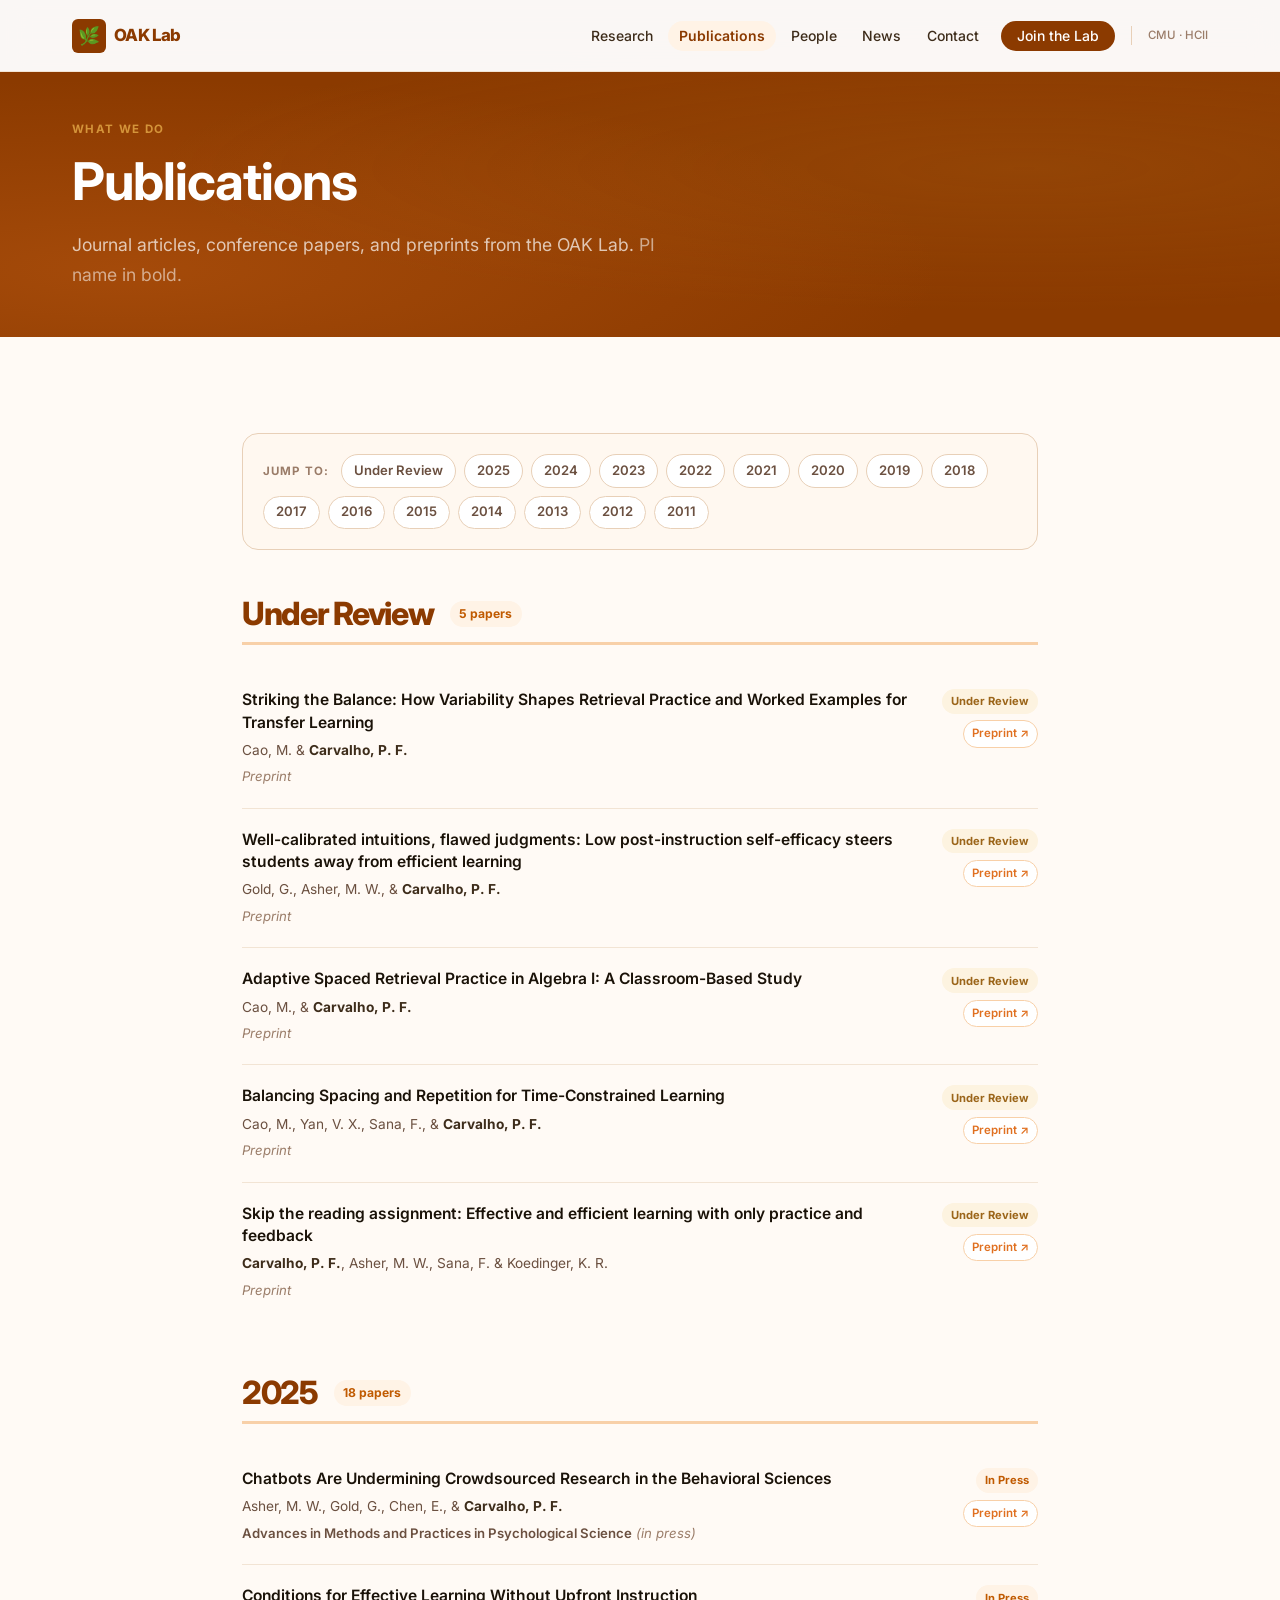
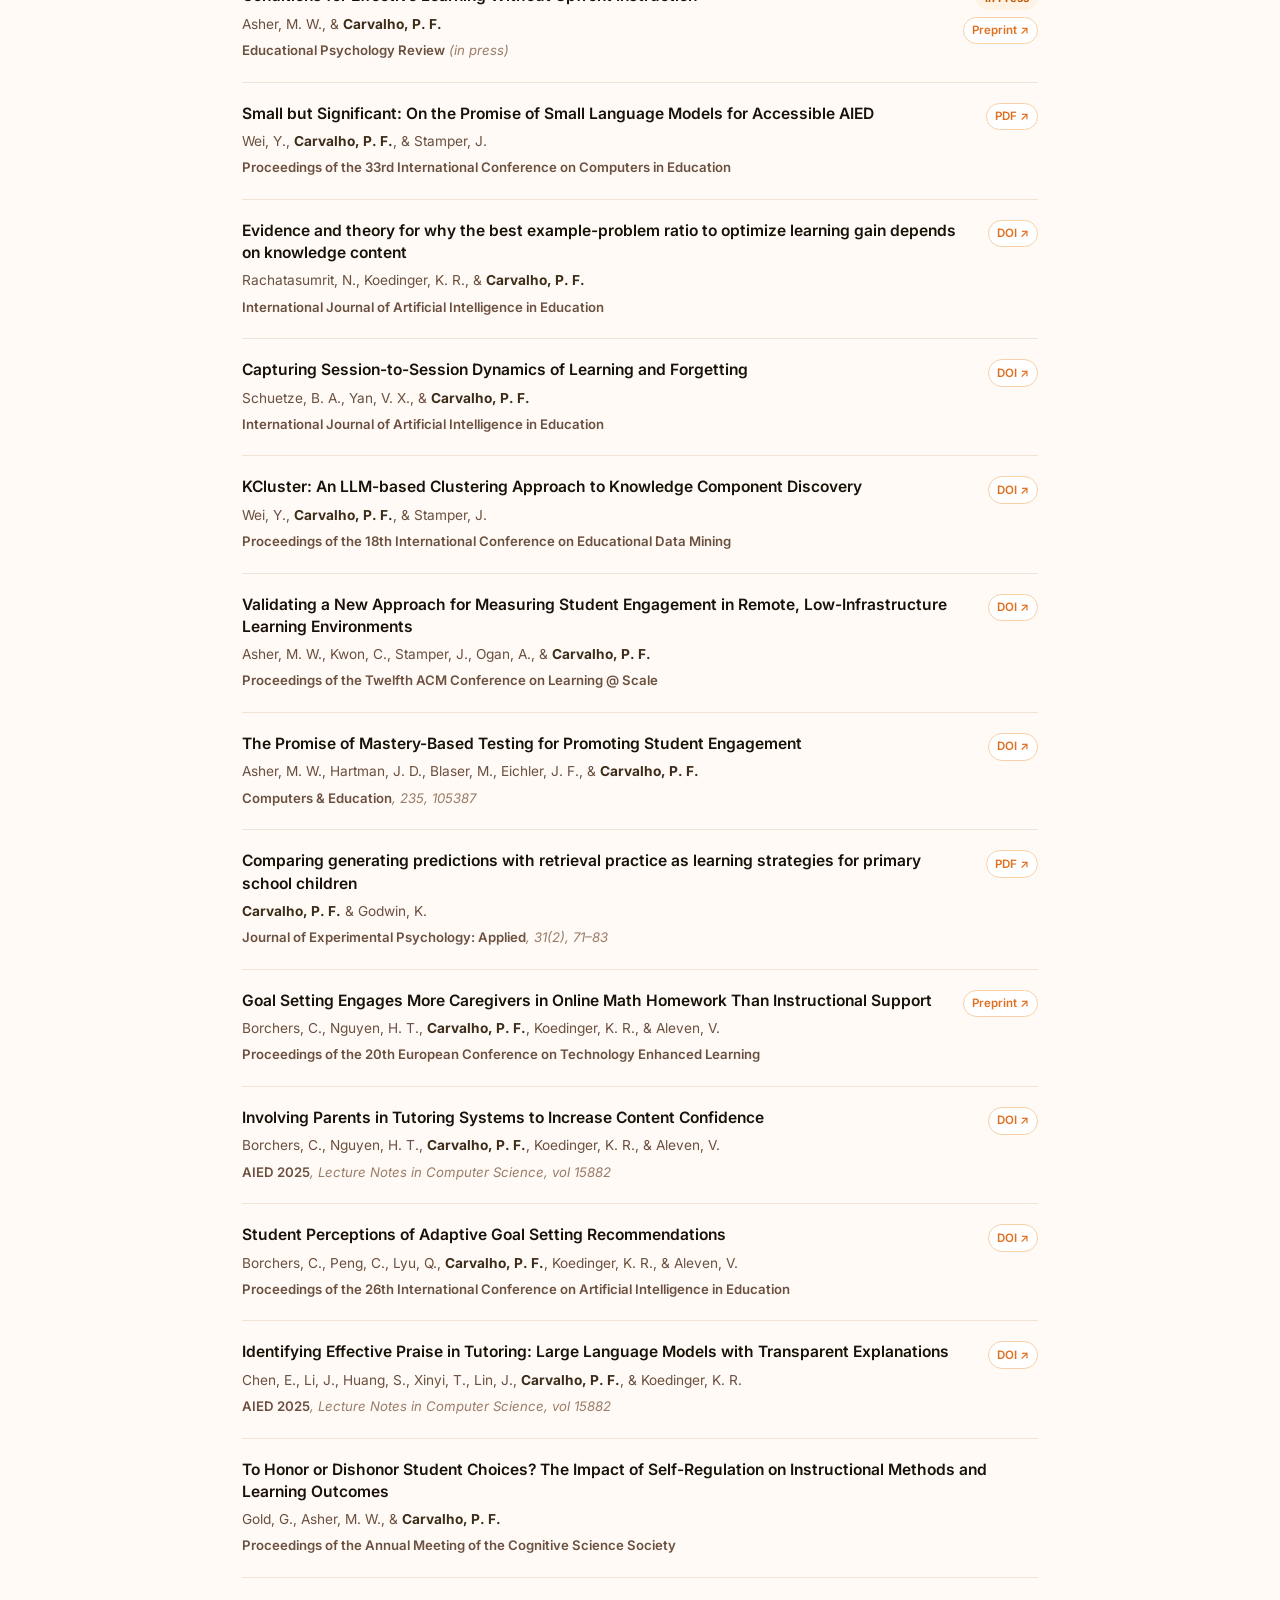
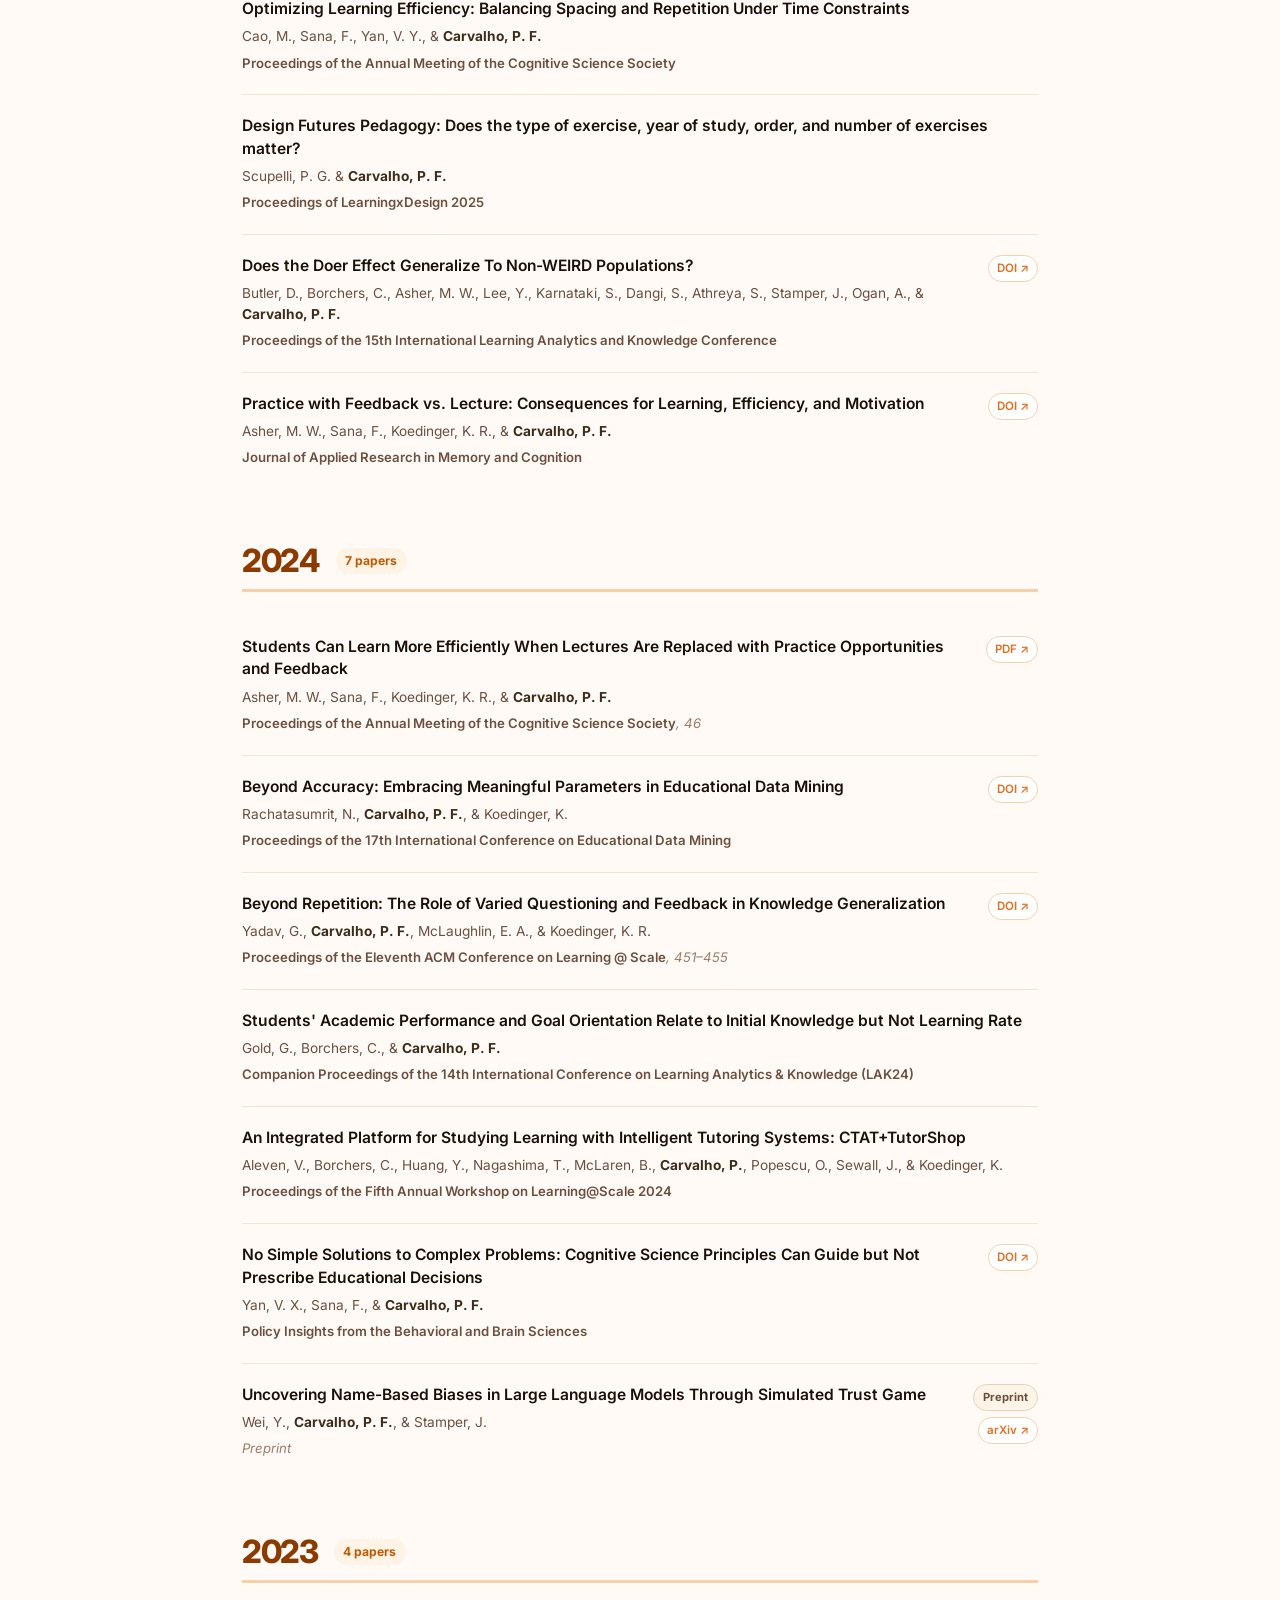
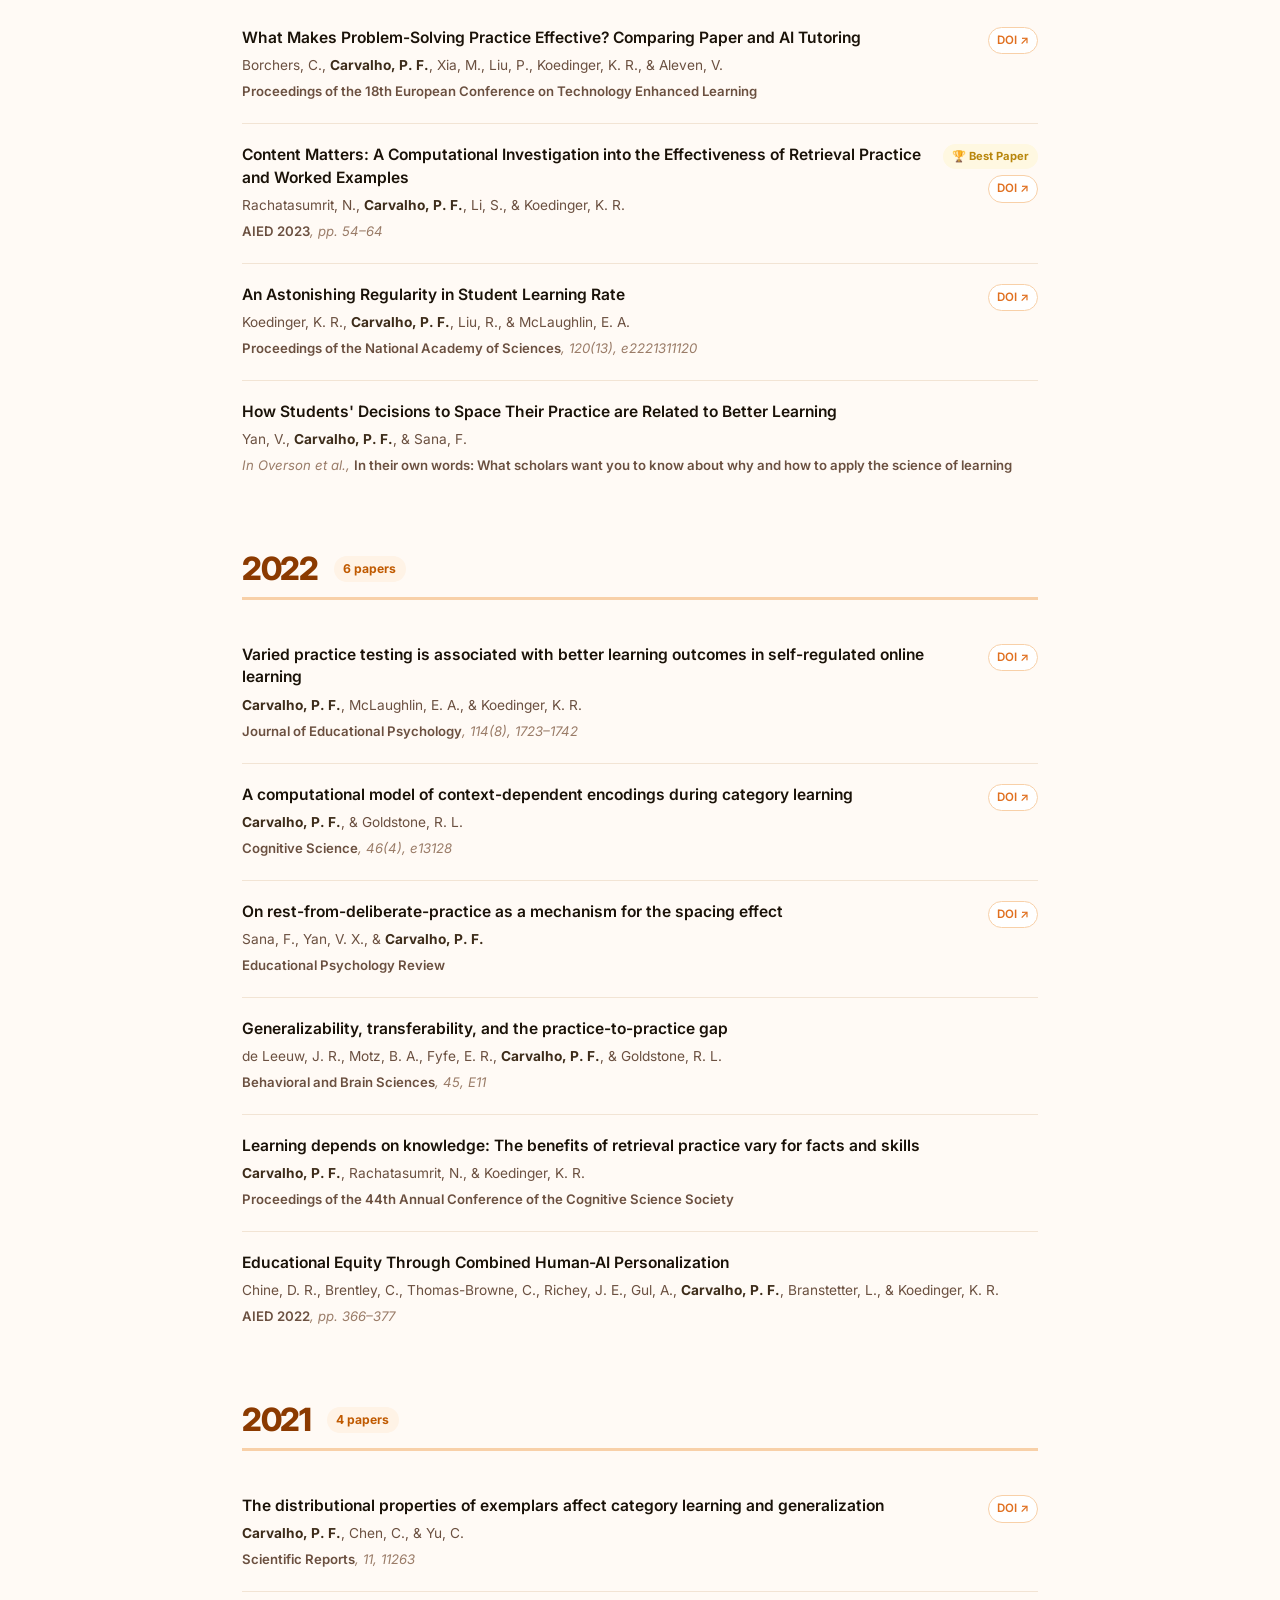
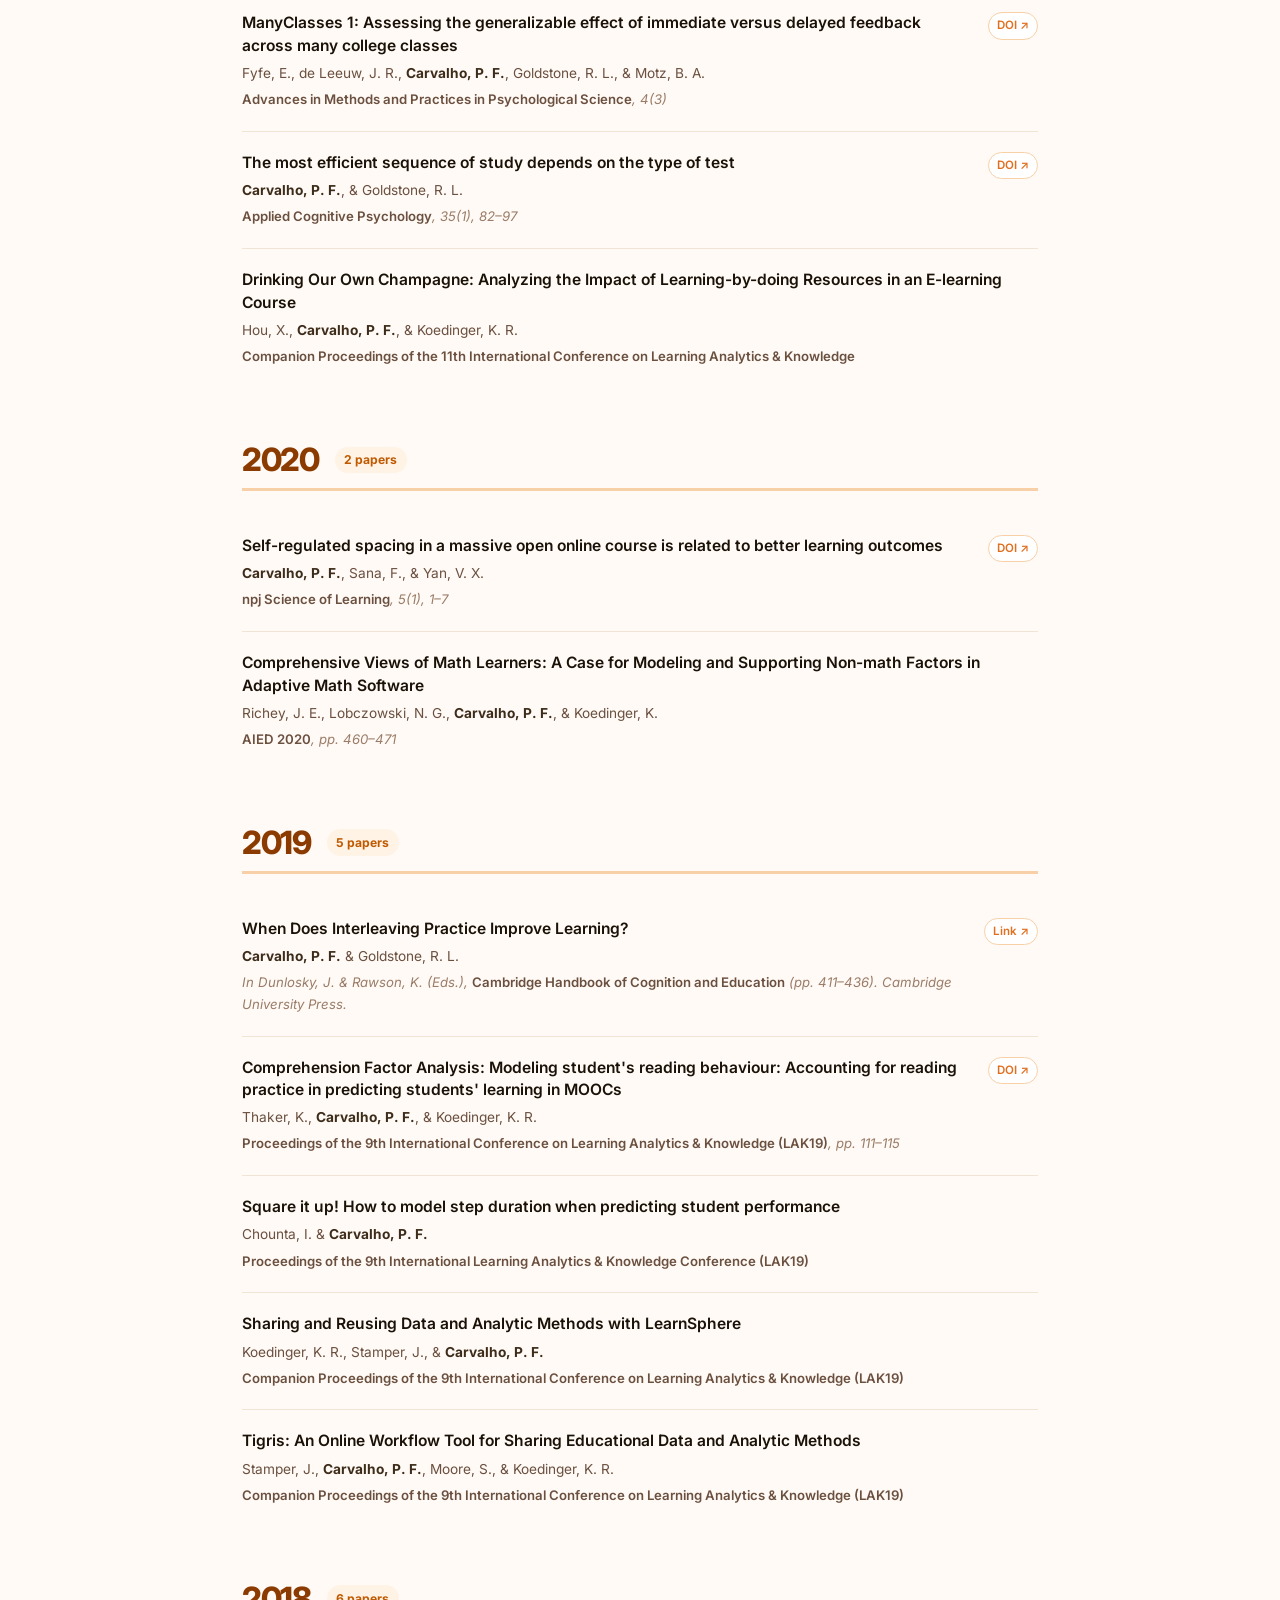
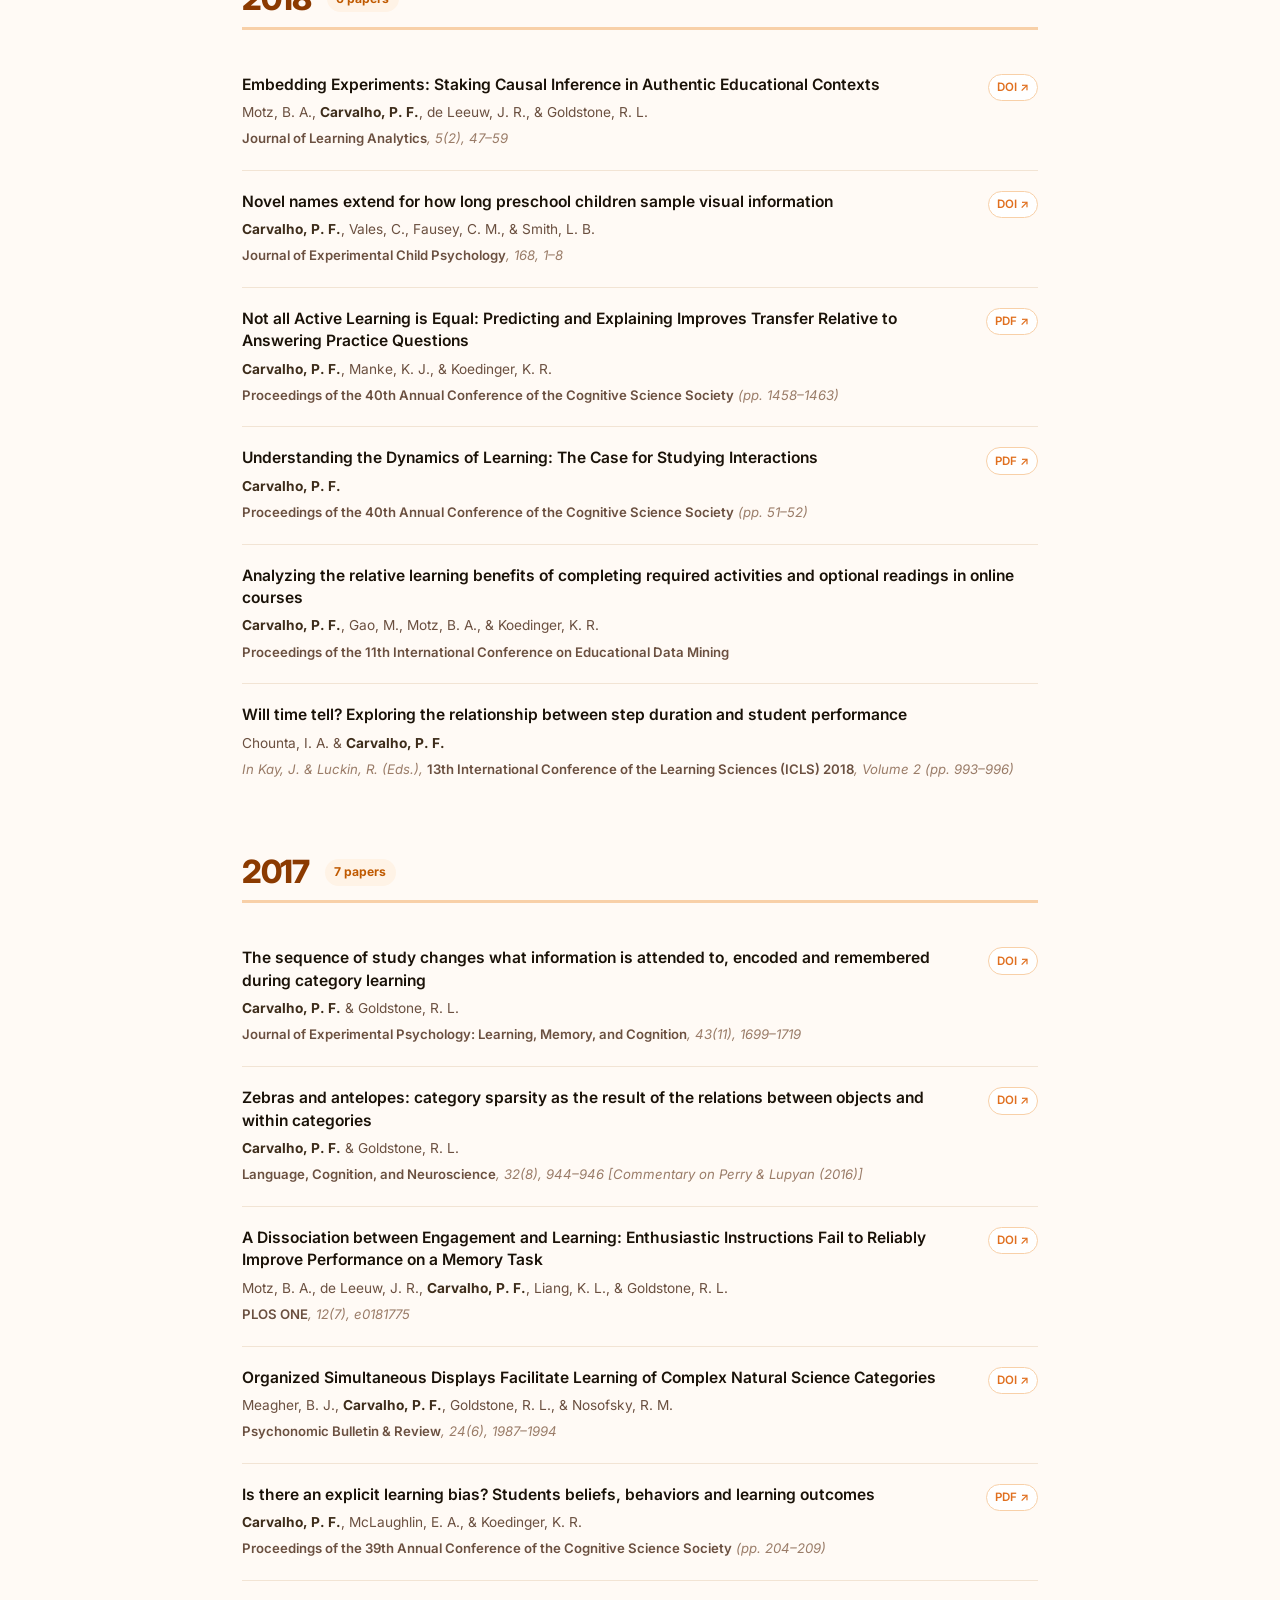
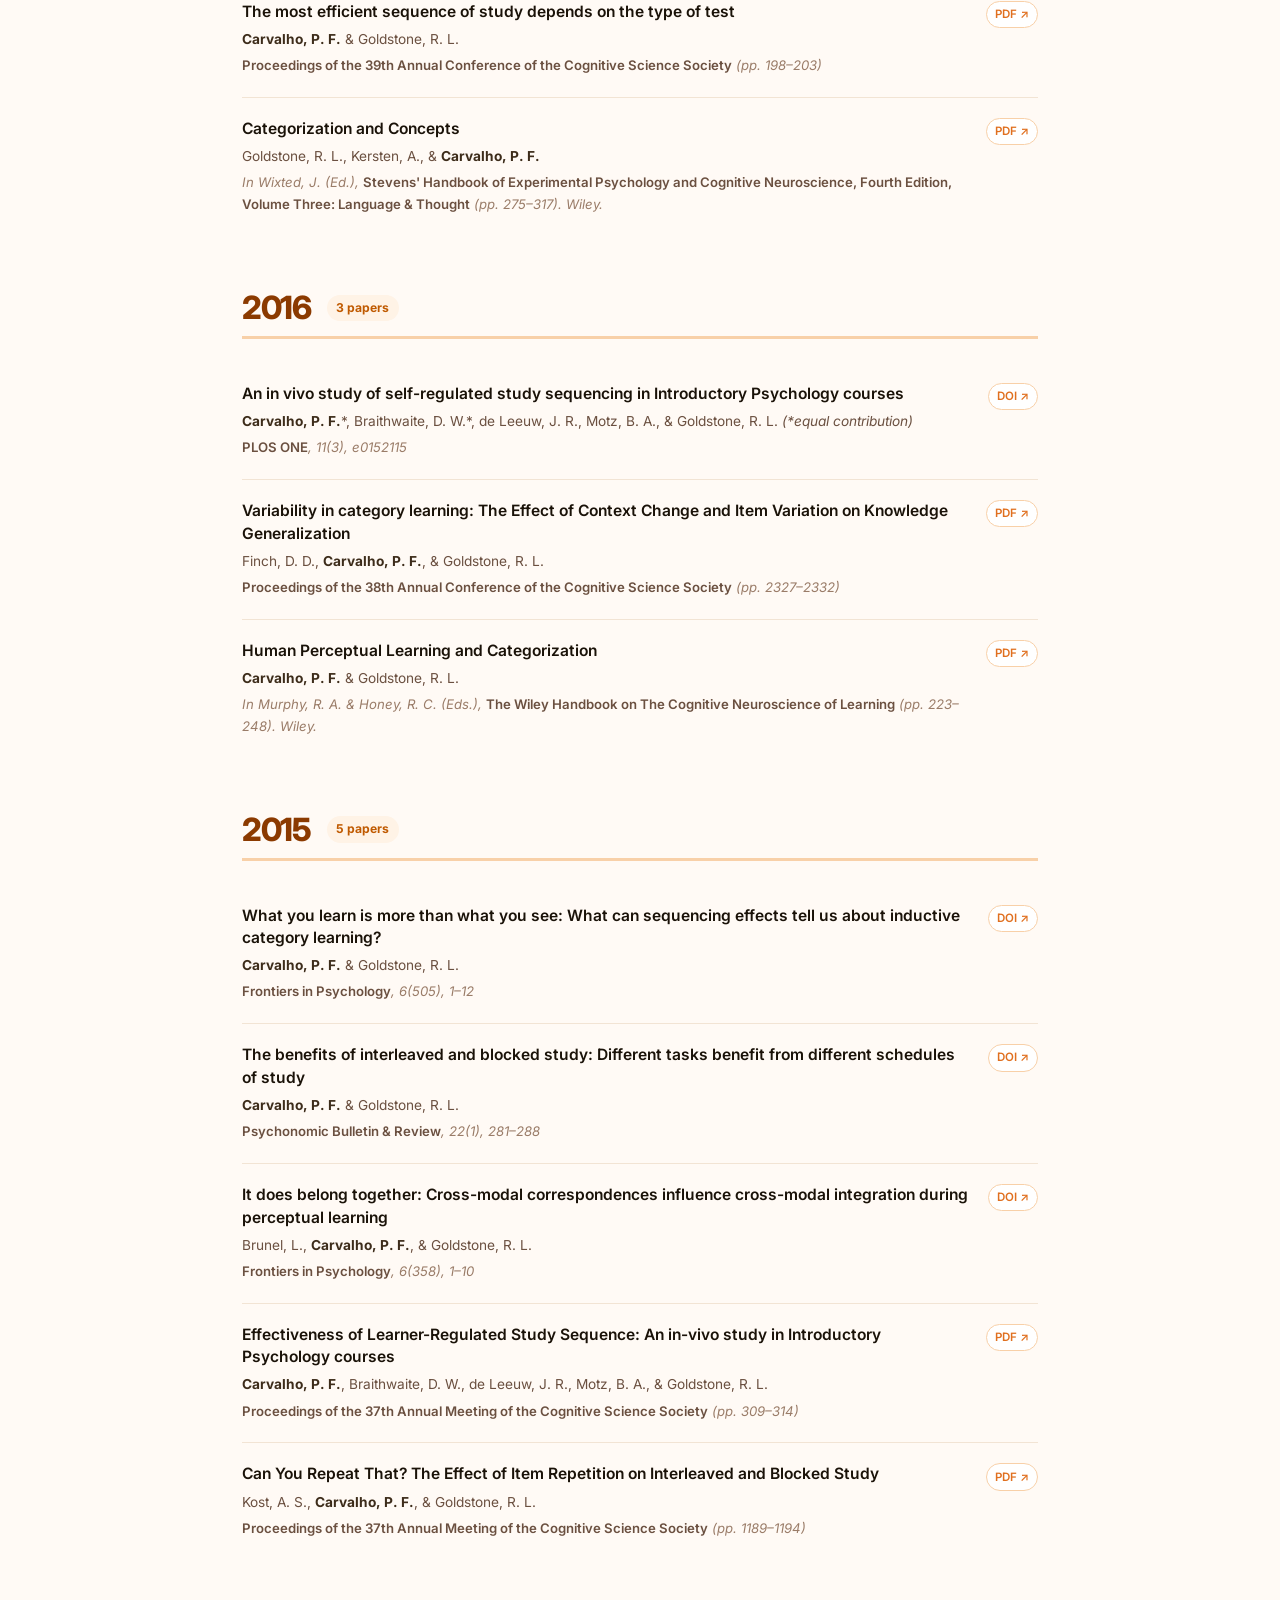
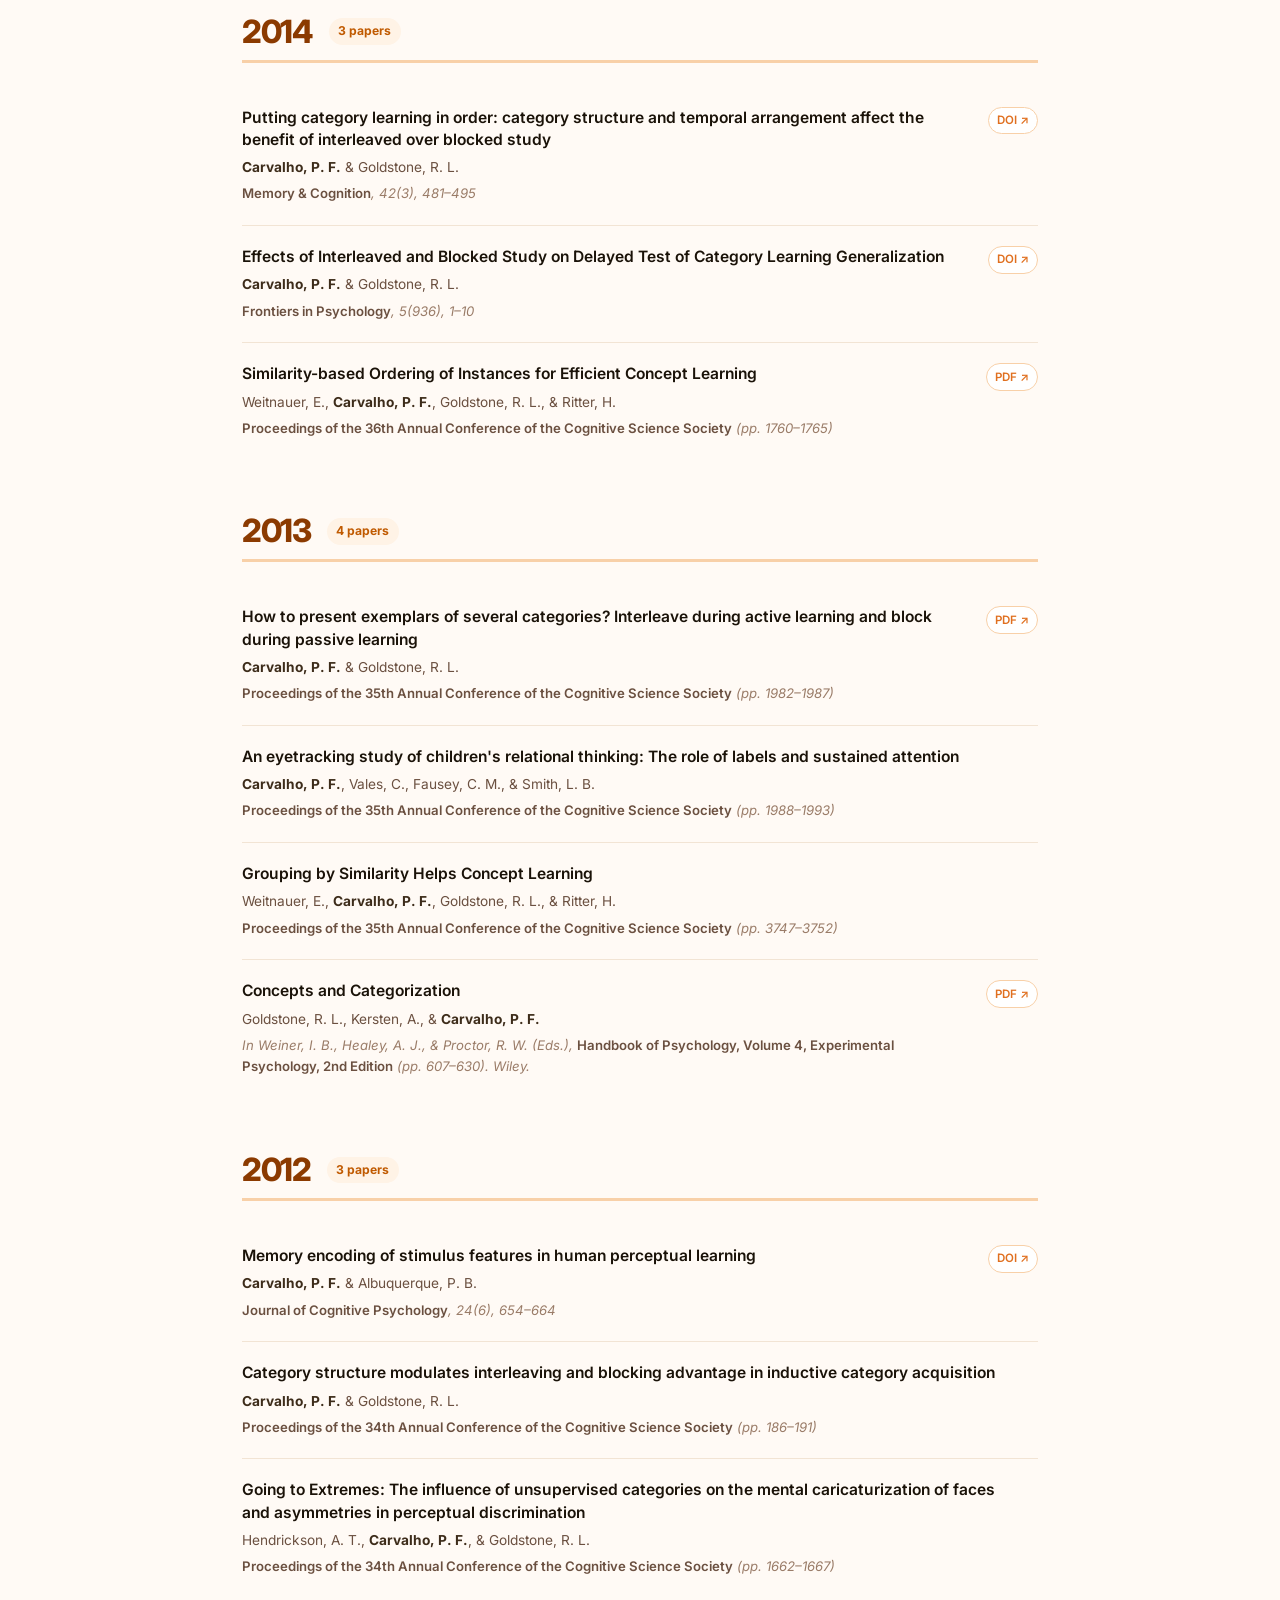
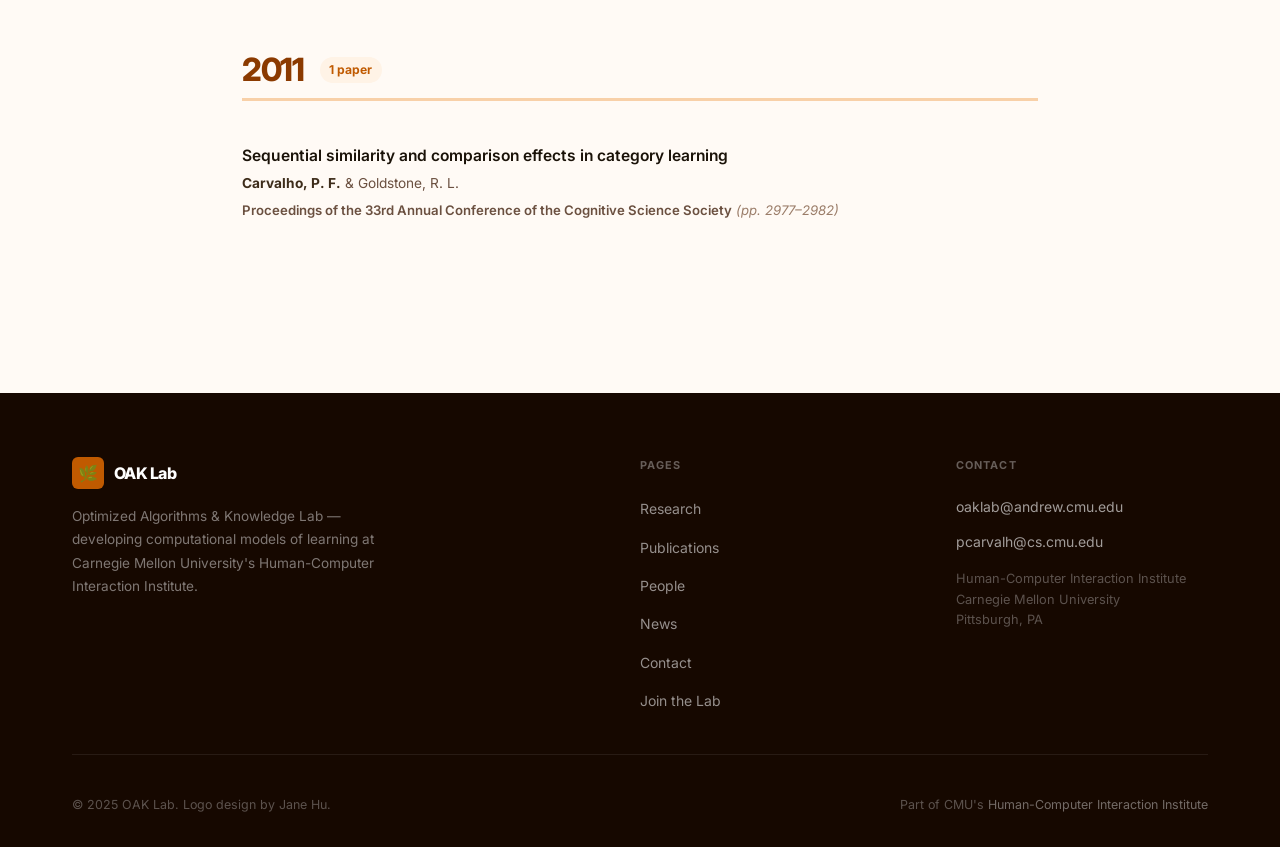
==== commit a5569666: "feat: add 35 missing publications and reorganize by year (2011–2019) Compared new site against theoa" ====
--- a/publications.html
+++ b/publications.html
@@ -58,7 +58,16 @@
         <a href="#y2023"     class="pub-jump-link">2023</a>
         <a href="#y2022"     class="pub-jump-link">2022</a>
         <a href="#y2021"     class="pub-jump-link">2021</a>
-        <a href="#y2020"     class="pub-jump-link">2020 &amp; Earlier</a>
+        <a href="#y2020"     class="pub-jump-link">2020</a>
+        <a href="#y2019"     class="pub-jump-link">2019</a>
+        <a href="#y2018"     class="pub-jump-link">2018</a>
+        <a href="#y2017"     class="pub-jump-link">2017</a>
+        <a href="#y2016"     class="pub-jump-link">2016</a>
+        <a href="#y2015"     class="pub-jump-link">2015</a>
+        <a href="#y2014"     class="pub-jump-link">2014</a>
+        <a href="#y2013"     class="pub-jump-link">2013</a>
+        <a href="#y2012"     class="pub-jump-link">2012</a>
+        <a href="#y2011"     class="pub-jump-link">2011</a>
       </nav>
 
       <!-- ── Preprints / Under Review ───────────────────────────────── -->
@@ -588,11 +597,11 @@
 
       </div><!-- /2021 -->
 
-      <!-- ── 2020 & Earlier ─────────────────────────────────────────── -->
+      <!-- ── 2020 ───────────────────────────────────────────────── -->
       <div class="pub-year-group" id="y2020">
         <div class="pub-year-group__header">
-          <span class="pub-year-group__year">2020 &amp; Earlier</span>
-          <span class="pub-year-group__count">3 papers</span>
+          <span class="pub-year-group__year">2020</span>
+          <span class="pub-year-group__count">2 papers</span>
         </div>
 
         <div class="pub-item">
@@ -615,16 +624,475 @@
           <div class="pub-item__badges"></div>
         </div>
 
+      </div><!-- /2020 -->
+
+      <!-- ── 2019 ───────────────────────────────────────────────── -->
+      <div class="pub-year-group" id="y2019">
+        <div class="pub-year-group__header">
+          <span class="pub-year-group__year">2019</span>
+          <span class="pub-year-group__count">5 papers</span>
+        </div>
+
+        <div class="pub-item">
+          <div class="pub-item__main">
+            <div class="pub-item__title">When Does Interleaving Practice Improve Learning?</div>
+            <div class="pub-item__authors"><span class="pi">Carvalho, P. F.</span> &amp; Goldstone, R. L.</div>
+            <div class="pub-item__venue">In Dunlosky, J. &amp; Rawson, K. (Eds.), <strong>Cambridge Handbook of Cognition and Education</strong> (pp. 411–436). Cambridge University Press.</div>
+          </div>
+          <div class="pub-item__badges">
+            <a href="https://www.cambridge.org/core/books/abs/cambridge-handbook-of-cognition-and-education/when-does-interleaving-practice-improve-learning/6EF0B187B4E21EB7B3308ADFD881DF89" target="_blank" rel="noopener" class="pub-item__link">Link ↗</a>
+          </div>
+        </div>
+
+        <div class="pub-item">
+          <div class="pub-item__main">
+            <div class="pub-item__title">Comprehension Factor Analysis: Modeling student's reading behaviour: Accounting for reading practice in predicting students' learning in MOOCs</div>
+            <div class="pub-item__authors">Thaker, K., <span class="pi">Carvalho, P. F.</span>, &amp; Koedinger, K. R.</div>
+            <div class="pub-item__venue"><strong>Proceedings of the 9th International Conference on Learning Analytics &amp; Knowledge (LAK19)</strong>, pp. 111–115</div>
+          </div>
+          <div class="pub-item__badges">
+            <a href="https://doi.org/10.1145/3303772.3303817" target="_blank" rel="noopener" class="pub-item__link">DOI ↗</a>
+          </div>
+        </div>
+
         <div class="pub-item">
           <div class="pub-item__main">
             <div class="pub-item__title">Square it up! How to model step duration when predicting student performance</div>
             <div class="pub-item__authors">Chounta, I. &amp; <span class="pi">Carvalho, P. F.</span></div>
-            <div class="pub-item__venue"><strong>Proceedings of the 9th International Learning Analytics &amp; Knowledge Conference</strong></div>
-          </div>
-          <div class="pub-item__badges"></div>
-        </div>
-
-      </div><!-- /2020 -->
+            <div class="pub-item__venue"><strong>Proceedings of the 9th International Learning Analytics &amp; Knowledge Conference (LAK19)</strong></div>
+          </div>
+          <div class="pub-item__badges"></div>
+        </div>
+
+        <div class="pub-item">
+          <div class="pub-item__main">
+            <div class="pub-item__title">Sharing and Reusing Data and Analytic Methods with LearnSphere</div>
+            <div class="pub-item__authors">Koedinger, K. R., Stamper, J., &amp; <span class="pi">Carvalho, P. F.</span></div>
+            <div class="pub-item__venue"><strong>Companion Proceedings of the 9th International Conference on Learning Analytics &amp; Knowledge (LAK19)</strong></div>
+          </div>
+          <div class="pub-item__badges"></div>
+        </div>
+
+        <div class="pub-item">
+          <div class="pub-item__main">
+            <div class="pub-item__title">Tigris: An Online Workflow Tool for Sharing Educational Data and Analytic Methods</div>
+            <div class="pub-item__authors">Stamper, J., <span class="pi">Carvalho, P. F.</span>, Moore, S., &amp; Koedinger, K. R.</div>
+            <div class="pub-item__venue"><strong>Companion Proceedings of the 9th International Conference on Learning Analytics &amp; Knowledge (LAK19)</strong></div>
+          </div>
+          <div class="pub-item__badges"></div>
+        </div>
+
+      </div><!-- /2019 -->
+
+      <!-- ── 2018 ───────────────────────────────────────────────── -->
+      <div class="pub-year-group" id="y2018">
+        <div class="pub-year-group__header">
+          <span class="pub-year-group__year">2018</span>
+          <span class="pub-year-group__count">6 papers</span>
+        </div>
+
+        <div class="pub-item">
+          <div class="pub-item__main">
+            <div class="pub-item__title">Embedding Experiments: Staking Causal Inference in Authentic Educational Contexts</div>
+            <div class="pub-item__authors">Motz, B. A., <span class="pi">Carvalho, P. F.</span>, de Leeuw, J. R., &amp; Goldstone, R. L.</div>
+            <div class="pub-item__venue"><strong>Journal of Learning Analytics</strong>, 5(2), 47–59</div>
+          </div>
+          <div class="pub-item__badges">
+            <a href="https://doi.org/10.18608/jla.2018.52.4" target="_blank" rel="noopener" class="pub-item__link">DOI ↗</a>
+          </div>
+        </div>
+
+        <div class="pub-item">
+          <div class="pub-item__main">
+            <div class="pub-item__title">Novel names extend for how long preschool children sample visual information</div>
+            <div class="pub-item__authors"><span class="pi">Carvalho, P. F.</span>, Vales, C., Fausey, C. M., &amp; Smith, L. B.</div>
+            <div class="pub-item__venue"><strong>Journal of Experimental Child Psychology</strong>, 168, 1–8</div>
+          </div>
+          <div class="pub-item__badges">
+            <a href="https://doi.org/10.1016/j.jecp.2017.12.002" target="_blank" rel="noopener" class="pub-item__link">DOI ↗</a>
+          </div>
+        </div>
+
+        <div class="pub-item">
+          <div class="pub-item__main">
+            <div class="pub-item__title">Not all Active Learning is Equal: Predicting and Explaining Improves Transfer Relative to Answering Practice Questions</div>
+            <div class="pub-item__authors"><span class="pi">Carvalho, P. F.</span>, Manke, K. J., &amp; Koedinger, K. R.</div>
+            <div class="pub-item__venue"><strong>Proceedings of the 40th Annual Conference of the Cognitive Science Society</strong> (pp. 1458–1463)</div>
+          </div>
+          <div class="pub-item__badges">
+            <a href="http://mindmodeling.org/cogsci2018/papers/0284/0284.pdf" target="_blank" rel="noopener" class="pub-item__link">PDF ↗</a>
+          </div>
+        </div>
+
+        <div class="pub-item">
+          <div class="pub-item__main">
+            <div class="pub-item__title">Understanding the Dynamics of Learning: The Case for Studying Interactions</div>
+            <div class="pub-item__authors"><span class="pi">Carvalho, P. F.</span></div>
+            <div class="pub-item__venue"><strong>Proceedings of the 40th Annual Conference of the Cognitive Science Society</strong> (pp. 51–52)</div>
+          </div>
+          <div class="pub-item__badges">
+            <a href="http://mindmodeling.org/cogsci2018/papers/0025/0025.pdf" target="_blank" rel="noopener" class="pub-item__link">PDF ↗</a>
+          </div>
+        </div>
+
+        <div class="pub-item">
+          <div class="pub-item__main">
+            <div class="pub-item__title">Analyzing the relative learning benefits of completing required activities and optional readings in online courses</div>
+            <div class="pub-item__authors"><span class="pi">Carvalho, P. F.</span>, Gao, M., Motz, B. A., &amp; Koedinger, K. R.</div>
+            <div class="pub-item__venue"><strong>Proceedings of the 11th International Conference on Educational Data Mining</strong></div>
+          </div>
+          <div class="pub-item__badges"></div>
+        </div>
+
+        <div class="pub-item">
+          <div class="pub-item__main">
+            <div class="pub-item__title">Will time tell? Exploring the relationship between step duration and student performance</div>
+            <div class="pub-item__authors">Chounta, I. A. &amp; <span class="pi">Carvalho, P. F.</span></div>
+            <div class="pub-item__venue">In Kay, J. &amp; Luckin, R. (Eds.), <strong>13th International Conference of the Learning Sciences (ICLS) 2018</strong>, Volume 2 (pp. 993–996)</div>
+          </div>
+          <div class="pub-item__badges"></div>
+        </div>
+
+      </div><!-- /2018 -->
+
+      <!-- ── 2017 ───────────────────────────────────────────────── -->
+      <div class="pub-year-group" id="y2017">
+        <div class="pub-year-group__header">
+          <span class="pub-year-group__year">2017</span>
+          <span class="pub-year-group__count">7 papers</span>
+        </div>
+
+        <div class="pub-item">
+          <div class="pub-item__main">
+            <div class="pub-item__title">The sequence of study changes what information is attended to, encoded and remembered during category learning</div>
+            <div class="pub-item__authors"><span class="pi">Carvalho, P. F.</span> &amp; Goldstone, R. L.</div>
+            <div class="pub-item__venue"><strong>Journal of Experimental Psychology: Learning, Memory, and Cognition</strong>, 43(11), 1699–1719</div>
+          </div>
+          <div class="pub-item__badges">
+            <a href="https://doi.org/10.1037/xlm0000406" target="_blank" rel="noopener" class="pub-item__link">DOI ↗</a>
+          </div>
+        </div>
+
+        <div class="pub-item">
+          <div class="pub-item__main">
+            <div class="pub-item__title">Zebras and antelopes: category sparsity as the result of the relations between objects and within categories</div>
+            <div class="pub-item__authors"><span class="pi">Carvalho, P. F.</span> &amp; Goldstone, R. L.</div>
+            <div class="pub-item__venue"><strong>Language, Cognition, and Neuroscience</strong>, 32(8), 944–946 [Commentary on Perry &amp; Lupyan (2016)]</div>
+          </div>
+          <div class="pub-item__badges">
+            <a href="https://doi.org/10.1080/23273798.2016.1236978" target="_blank" rel="noopener" class="pub-item__link">DOI ↗</a>
+          </div>
+        </div>
+
+        <div class="pub-item">
+          <div class="pub-item__main">
+            <div class="pub-item__title">A Dissociation between Engagement and Learning: Enthusiastic Instructions Fail to Reliably Improve Performance on a Memory Task</div>
+            <div class="pub-item__authors">Motz, B. A., de Leeuw, J. R., <span class="pi">Carvalho, P. F.</span>, Liang, K. L., &amp; Goldstone, R. L.</div>
+            <div class="pub-item__venue"><strong>PLOS ONE</strong>, 12(7), e0181775</div>
+          </div>
+          <div class="pub-item__badges">
+            <a href="https://doi.org/10.1371/journal.pone.0181775" target="_blank" rel="noopener" class="pub-item__link">DOI ↗</a>
+          </div>
+        </div>
+
+        <div class="pub-item">
+          <div class="pub-item__main">
+            <div class="pub-item__title">Organized Simultaneous Displays Facilitate Learning of Complex Natural Science Categories</div>
+            <div class="pub-item__authors">Meagher, B. J., <span class="pi">Carvalho, P. F.</span>, Goldstone, R. L., &amp; Nosofsky, R. M.</div>
+            <div class="pub-item__venue"><strong>Psychonomic Bulletin &amp; Review</strong>, 24(6), 1987–1994</div>
+          </div>
+          <div class="pub-item__badges">
+            <a href="https://doi.org/10.3758/s13423-017-1251-6" target="_blank" rel="noopener" class="pub-item__link">DOI ↗</a>
+          </div>
+        </div>
+
+        <div class="pub-item">
+          <div class="pub-item__main">
+            <div class="pub-item__title">Is there an explicit learning bias? Students beliefs, behaviors and learning outcomes</div>
+            <div class="pub-item__authors"><span class="pi">Carvalho, P. F.</span>, McLaughlin, E. A., &amp; Koedinger, K. R.</div>
+            <div class="pub-item__venue"><strong>Proceedings of the 39th Annual Conference of the Cognitive Science Society</strong> (pp. 204–209)</div>
+          </div>
+          <div class="pub-item__badges">
+            <a href="https://drive.google.com/open?id=0B37TewzeZnOwSG1DYkN4bzJjQk0" target="_blank" rel="noopener" class="pub-item__link">PDF ↗</a>
+          </div>
+        </div>
+
+        <div class="pub-item">
+          <div class="pub-item__main">
+            <div class="pub-item__title">The most efficient sequence of study depends on the type of test</div>
+            <div class="pub-item__authors"><span class="pi">Carvalho, P. F.</span> &amp; Goldstone, R. L.</div>
+            <div class="pub-item__venue"><strong>Proceedings of the 39th Annual Conference of the Cognitive Science Society</strong> (pp. 198–203)</div>
+          </div>
+          <div class="pub-item__badges">
+            <a href="https://drive.google.com/open?id=0B37TewzeZnOwWnlZdXNmcjYtMVE" target="_blank" rel="noopener" class="pub-item__link">PDF ↗</a>
+          </div>
+        </div>
+
+        <div class="pub-item">
+          <div class="pub-item__main">
+            <div class="pub-item__title">Categorization and Concepts</div>
+            <div class="pub-item__authors">Goldstone, R. L., Kersten, A., &amp; <span class="pi">Carvalho, P. F.</span></div>
+            <div class="pub-item__venue">In Wixted, J. (Ed.), <strong>Stevens' Handbook of Experimental Psychology and Cognitive Neuroscience, Fourth Edition, Volume Three: Language &amp; Thought</strong> (pp. 275–317). Wiley.</div>
+          </div>
+          <div class="pub-item__badges">
+            <a href="https://drive.google.com/open?id=0B37TewzeZnOwbEpGOWgxZXFaek0" target="_blank" rel="noopener" class="pub-item__link">PDF ↗</a>
+          </div>
+        </div>
+
+      </div><!-- /2017 -->
+
+      <!-- ── 2016 ───────────────────────────────────────────────── -->
+      <div class="pub-year-group" id="y2016">
+        <div class="pub-year-group__header">
+          <span class="pub-year-group__year">2016</span>
+          <span class="pub-year-group__count">3 papers</span>
+        </div>
+
+        <div class="pub-item">
+          <div class="pub-item__main">
+            <div class="pub-item__title">An in vivo study of self-regulated study sequencing in Introductory Psychology courses</div>
+            <div class="pub-item__authors"><span class="pi">Carvalho, P. F.</span>*, Braithwaite, D. W.*, de Leeuw, J. R., Motz, B. A., &amp; Goldstone, R. L. <em>(*equal contribution)</em></div>
+            <div class="pub-item__venue"><strong>PLOS ONE</strong>, 11(3), e0152115</div>
+          </div>
+          <div class="pub-item__badges">
+            <a href="https://doi.org/10.1371/journal.pone.0152115" target="_blank" rel="noopener" class="pub-item__link">DOI ↗</a>
+          </div>
+        </div>
+
+        <div class="pub-item">
+          <div class="pub-item__main">
+            <div class="pub-item__title">Variability in category learning: The Effect of Context Change and Item Variation on Knowledge Generalization</div>
+            <div class="pub-item__authors">Finch, D. D., <span class="pi">Carvalho, P. F.</span>, &amp; Goldstone, R. L.</div>
+            <div class="pub-item__venue"><strong>Proceedings of the 38th Annual Conference of the Cognitive Science Society</strong> (pp. 2327–2332)</div>
+          </div>
+          <div class="pub-item__badges">
+            <a href="https://mindmodeling.org/cogsci2016/papers/0403/paper0403.pdf" target="_blank" rel="noopener" class="pub-item__link">PDF ↗</a>
+          </div>
+        </div>
+
+        <div class="pub-item">
+          <div class="pub-item__main">
+            <div class="pub-item__title">Human Perceptual Learning and Categorization</div>
+            <div class="pub-item__authors"><span class="pi">Carvalho, P. F.</span> &amp; Goldstone, R. L.</div>
+            <div class="pub-item__venue">In Murphy, R. A. &amp; Honey, R. C. (Eds.), <strong>The Wiley Handbook on The Cognitive Neuroscience of Learning</strong> (pp. 223–248). Wiley.</div>
+          </div>
+          <div class="pub-item__badges">
+            <a href="https://drive.google.com/open?id=0B37TewzeZnOwenUwdVRYYzlSMVk" target="_blank" rel="noopener" class="pub-item__link">PDF ↗</a>
+          </div>
+        </div>
+
+      </div><!-- /2016 -->
+
+      <!-- ── 2015 ───────────────────────────────────────────────── -->
+      <div class="pub-year-group" id="y2015">
+        <div class="pub-year-group__header">
+          <span class="pub-year-group__year">2015</span>
+          <span class="pub-year-group__count">5 papers</span>
+        </div>
+
+        <div class="pub-item">
+          <div class="pub-item__main">
+            <div class="pub-item__title">What you learn is more than what you see: What can sequencing effects tell us about inductive category learning?</div>
+            <div class="pub-item__authors"><span class="pi">Carvalho, P. F.</span> &amp; Goldstone, R. L.</div>
+            <div class="pub-item__venue"><strong>Frontiers in Psychology</strong>, 6(505), 1–12</div>
+          </div>
+          <div class="pub-item__badges">
+            <a href="https://doi.org/10.3389/fpsyg.2015.00505" target="_blank" rel="noopener" class="pub-item__link">DOI ↗</a>
+          </div>
+        </div>
+
+        <div class="pub-item">
+          <div class="pub-item__main">
+            <div class="pub-item__title">The benefits of interleaved and blocked study: Different tasks benefit from different schedules of study</div>
+            <div class="pub-item__authors"><span class="pi">Carvalho, P. F.</span> &amp; Goldstone, R. L.</div>
+            <div class="pub-item__venue"><strong>Psychonomic Bulletin &amp; Review</strong>, 22(1), 281–288</div>
+          </div>
+          <div class="pub-item__badges">
+            <a href="https://doi.org/10.3758/s13423-014-0676-4" target="_blank" rel="noopener" class="pub-item__link">DOI ↗</a>
+          </div>
+        </div>
+
+        <div class="pub-item">
+          <div class="pub-item__main">
+            <div class="pub-item__title">It does belong together: Cross-modal correspondences influence cross-modal integration during perceptual learning</div>
+            <div class="pub-item__authors">Brunel, L., <span class="pi">Carvalho, P. F.</span>, &amp; Goldstone, R. L.</div>
+            <div class="pub-item__venue"><strong>Frontiers in Psychology</strong>, 6(358), 1–10</div>
+          </div>
+          <div class="pub-item__badges">
+            <a href="https://doi.org/10.3389/fpsyg.2015.00358" target="_blank" rel="noopener" class="pub-item__link">DOI ↗</a>
+          </div>
+        </div>
+
+        <div class="pub-item">
+          <div class="pub-item__main">
+            <div class="pub-item__title">Effectiveness of Learner-Regulated Study Sequence: An in-vivo study in Introductory Psychology courses</div>
+            <div class="pub-item__authors"><span class="pi">Carvalho, P. F.</span>, Braithwaite, D. W., de Leeuw, J. R., Motz, B. A., &amp; Goldstone, R. L.</div>
+            <div class="pub-item__venue"><strong>Proceedings of the 37th Annual Meeting of the Cognitive Science Society</strong> (pp. 309–314)</div>
+          </div>
+          <div class="pub-item__badges">
+            <a href="https://mindmodeling.org/cogsci2015/papers/0063/paper0063.pdf" target="_blank" rel="noopener" class="pub-item__link">PDF ↗</a>
+          </div>
+        </div>
+
+        <div class="pub-item">
+          <div class="pub-item__main">
+            <div class="pub-item__title">Can You Repeat That? The Effect of Item Repetition on Interleaved and Blocked Study</div>
+            <div class="pub-item__authors">Kost, A. S., <span class="pi">Carvalho, P. F.</span>, &amp; Goldstone, R. L.</div>
+            <div class="pub-item__venue"><strong>Proceedings of the 37th Annual Meeting of the Cognitive Science Society</strong> (pp. 1189–1194)</div>
+          </div>
+          <div class="pub-item__badges">
+            <a href="https://mindmodeling.org/cogsci2015/papers/0210/paper0210.pdf" target="_blank" rel="noopener" class="pub-item__link">PDF ↗</a>
+          </div>
+        </div>
+
+      </div><!-- /2015 -->
+
+      <!-- ── 2014 ───────────────────────────────────────────────── -->
+      <div class="pub-year-group" id="y2014">
+        <div class="pub-year-group__header">
+          <span class="pub-year-group__year">2014</span>
+          <span class="pub-year-group__count">3 papers</span>
+        </div>
+
+        <div class="pub-item">
+          <div class="pub-item__main">
+            <div class="pub-item__title">Putting category learning in order: category structure and temporal arrangement affect the benefit of interleaved over blocked study</div>
+            <div class="pub-item__authors"><span class="pi">Carvalho, P. F.</span> &amp; Goldstone, R. L.</div>
+            <div class="pub-item__venue"><strong>Memory &amp; Cognition</strong>, 42(3), 481–495</div>
+          </div>
+          <div class="pub-item__badges">
+            <a href="https://doi.org/10.3758/s13421-013-0371-0" target="_blank" rel="noopener" class="pub-item__link">DOI ↗</a>
+          </div>
+        </div>
+
+        <div class="pub-item">
+          <div class="pub-item__main">
+            <div class="pub-item__title">Effects of Interleaved and Blocked Study on Delayed Test of Category Learning Generalization</div>
+            <div class="pub-item__authors"><span class="pi">Carvalho, P. F.</span> &amp; Goldstone, R. L.</div>
+            <div class="pub-item__venue"><strong>Frontiers in Psychology</strong>, 5(936), 1–10</div>
+          </div>
+          <div class="pub-item__badges">
+            <a href="https://doi.org/10.3389/fpsyg.2014.00936" target="_blank" rel="noopener" class="pub-item__link">DOI ↗</a>
+          </div>
+        </div>
+
+        <div class="pub-item">
+          <div class="pub-item__main">
+            <div class="pub-item__title">Similarity-based Ordering of Instances for Efficient Concept Learning</div>
+            <div class="pub-item__authors">Weitnauer, E., <span class="pi">Carvalho, P. F.</span>, Goldstone, R. L., &amp; Ritter, H.</div>
+            <div class="pub-item__venue"><strong>Proceedings of the 36th Annual Conference of the Cognitive Science Society</strong> (pp. 1760–1765)</div>
+          </div>
+          <div class="pub-item__badges">
+            <a href="https://cloudfront.escholarship.org/dist/prd/content/qt66s066kn/qt66s066kn.pdf" target="_blank" rel="noopener" class="pub-item__link">PDF ↗</a>
+          </div>
+        </div>
+
+      </div><!-- /2014 -->
+
+      <!-- ── 2013 ───────────────────────────────────────────────── -->
+      <div class="pub-year-group" id="y2013">
+        <div class="pub-year-group__header">
+          <span class="pub-year-group__year">2013</span>
+          <span class="pub-year-group__count">4 papers</span>
+        </div>
+
+        <div class="pub-item">
+          <div class="pub-item__main">
+            <div class="pub-item__title">How to present exemplars of several categories? Interleave during active learning and block during passive learning</div>
+            <div class="pub-item__authors"><span class="pi">Carvalho, P. F.</span> &amp; Goldstone, R. L.</div>
+            <div class="pub-item__venue"><strong>Proceedings of the 35th Annual Conference of the Cognitive Science Society</strong> (pp. 1982–1987)</div>
+          </div>
+          <div class="pub-item__badges">
+            <a href="https://mindmodeling.org/cogsci2013/papers/0366/paper0366.pdf" target="_blank" rel="noopener" class="pub-item__link">PDF ↗</a>
+          </div>
+        </div>
+
+        <div class="pub-item">
+          <div class="pub-item__main">
+            <div class="pub-item__title">An eyetracking study of children's relational thinking: The role of labels and sustained attention</div>
+            <div class="pub-item__authors"><span class="pi">Carvalho, P. F.</span>, Vales, C., Fausey, C. M., &amp; Smith, L. B.</div>
+            <div class="pub-item__venue"><strong>Proceedings of the 35th Annual Conference of the Cognitive Science Society</strong> (pp. 1988–1993)</div>
+          </div>
+          <div class="pub-item__badges"></div>
+        </div>
+
+        <div class="pub-item">
+          <div class="pub-item__main">
+            <div class="pub-item__title">Grouping by Similarity Helps Concept Learning</div>
+            <div class="pub-item__authors">Weitnauer, E., <span class="pi">Carvalho, P. F.</span>, Goldstone, R. L., &amp; Ritter, H.</div>
+            <div class="pub-item__venue"><strong>Proceedings of the 35th Annual Conference of the Cognitive Science Society</strong> (pp. 3747–3752)</div>
+          </div>
+          <div class="pub-item__badges"></div>
+        </div>
+
+        <div class="pub-item">
+          <div class="pub-item__main">
+            <div class="pub-item__title">Concepts and Categorization</div>
+            <div class="pub-item__authors">Goldstone, R. L., Kersten, A., &amp; <span class="pi">Carvalho, P. F.</span></div>
+            <div class="pub-item__venue">In Weiner, I. B., Healey, A. J., &amp; Proctor, R. W. (Eds.), <strong>Handbook of Psychology, Volume 4, Experimental Psychology, 2nd Edition</strong> (pp. 607–630). Wiley.</div>
+          </div>
+          <div class="pub-item__badges">
+            <a href="https://drive.google.com/open?id=0B37TewzeZnOwV3NLbk1hWFFjNHM" target="_blank" rel="noopener" class="pub-item__link">PDF ↗</a>
+          </div>
+        </div>
+
+      </div><!-- /2013 -->
+
+      <!-- ── 2012 ───────────────────────────────────────────────── -->
+      <div class="pub-year-group" id="y2012">
+        <div class="pub-year-group__header">
+          <span class="pub-year-group__year">2012</span>
+          <span class="pub-year-group__count">3 papers</span>
+        </div>
+
+        <div class="pub-item">
+          <div class="pub-item__main">
+            <div class="pub-item__title">Memory encoding of stimulus features in human perceptual learning</div>
+            <div class="pub-item__authors"><span class="pi">Carvalho, P. F.</span> &amp; Albuquerque, P. B.</div>
+            <div class="pub-item__venue"><strong>Journal of Cognitive Psychology</strong>, 24(6), 654–664</div>
+          </div>
+          <div class="pub-item__badges">
+            <a href="https://doi.org/10.1080/20445911.2012.675322" target="_blank" rel="noopener" class="pub-item__link">DOI ↗</a>
+          </div>
+        </div>
+
+        <div class="pub-item">
+          <div class="pub-item__main">
+            <div class="pub-item__title">Category structure modulates interleaving and blocking advantage in inductive category acquisition</div>
+            <div class="pub-item__authors"><span class="pi">Carvalho, P. F.</span> &amp; Goldstone, R. L.</div>
+            <div class="pub-item__venue"><strong>Proceedings of the 34th Annual Conference of the Cognitive Science Society</strong> (pp. 186–191)</div>
+          </div>
+          <div class="pub-item__badges"></div>
+        </div>
+
+        <div class="pub-item">
+          <div class="pub-item__main">
+            <div class="pub-item__title">Going to Extremes: The influence of unsupervised categories on the mental caricaturization of faces and asymmetries in perceptual discrimination</div>
+            <div class="pub-item__authors">Hendrickson, A. T., <span class="pi">Carvalho, P. F.</span>, &amp; Goldstone, R. L.</div>
+            <div class="pub-item__venue"><strong>Proceedings of the 34th Annual Conference of the Cognitive Science Society</strong> (pp. 1662–1667)</div>
+          </div>
+          <div class="pub-item__badges"></div>
+        </div>
+
+      </div><!-- /2012 -->
+
+      <!-- ── 2011 ───────────────────────────────────────────────── -->
+      <div class="pub-year-group" id="y2011">
+        <div class="pub-year-group__header">
+          <span class="pub-year-group__year">2011</span>
+          <span class="pub-year-group__count">1 paper</span>
+        </div>
+
+        <div class="pub-item">
+          <div class="pub-item__main">
+            <div class="pub-item__title">Sequential similarity and comparison effects in category learning</div>
+            <div class="pub-item__authors"><span class="pi">Carvalho, P. F.</span> &amp; Goldstone, R. L.</div>
+            <div class="pub-item__venue"><strong>Proceedings of the 33rd Annual Conference of the Cognitive Science Society</strong> (pp. 2977–2982)</div>
+          </div>
+          <div class="pub-item__badges"></div>
+        </div>
+
+      </div><!-- /2011 -->
 
     </div>
   </section>
--- a/css/style.css
+++ b/css/style.css
@@ -4,32 +4,32 @@
 
 /* --- 1. CUSTOM PROPERTIES --- */
 :root {
-  --oak-darkest: #0f1f16;
-  --oak-dark:    #183024;
-  --oak-primary: #1e3d2b;
-  --oak-medium:  #2a5c3f;
-  --oak-light:   #3c7a57;
-  --oak-lighter: #5a9e74;
-  --oak-pale:    #c8e6d4;
-  --oak-faint:   #e8f5ec;
-  --oak-bg:      #f2faf5;
+  --oak-darkest: #160800;
+  --oak-dark:    #2c1400;
+  --oak-primary: #8b3a00;
+  --oak-medium:  #c05a00;
+  --oak-light:   #e07020;
+  --oak-lighter: #f09040;
+  --oak-pale:    #f8d0a8;
+  --oak-faint:   #fff3e6;
+  --oak-bg:      #fff8f0;
 
   --amber:       #c17e24;
   --amber-dark:  #9b6519;
   --amber-light: #d4943a;
   --amber-faint: #fdf3e0;
 
-  --text:        #1a2520;
-  --text-mid:    #3d5448;
-  --text-soft:   #627a6e;
-  --text-muted:  #8da99a;
-
-  --border:       #d4e6da;
-  --border-light: #e8f2eb;
+  --text:        #1a1208;
+  --text-mid:    #3d2c1a;
+  --text-soft:   #6b5040;
+  --text-muted:  #9a7c68;
+
+  --border:       #e8d0b8;
+  --border-light: #f2e4d4;
 
   --white:   #ffffff;
-  --bg:      #fafcfb;
-  --bg-soft: #f4f8f5;
+  --bg:      #fffaf5;
+  --bg-soft: #fdf4e8;
 
   --font: 'Inter', -apple-system, BlinkMacSystemFont, 'Segoe UI', system-ui, sans-serif;
 
@@ -311,7 +311,7 @@
   position: absolute;
   inset: 0;
   background:
-    radial-gradient(ellipse at 15% 70%, rgba(60,122,87,0.45) 0%, transparent 55%),
+    radial-gradient(ellipse at 15% 70%, rgba(224,112,32,0.45) 0%, transparent 55%),
     radial-gradient(ellipse at 85% 20%, rgba(193,126,36,0.2) 0%, transparent 50%);
 }
 .hero::after {
@@ -410,7 +410,7 @@
   inset: 0;
   background:
     radial-gradient(ellipse at 80% 50%, rgba(193,126,36,0.15) 0%, transparent 60%),
-    radial-gradient(ellipse at 10% 80%, rgba(60,122,87,0.3) 0%, transparent 50%);
+    radial-gradient(ellipse at 10% 80%, rgba(224,112,32,0.3) 0%, transparent 50%);
 }
 .page-header__inner { position: relative; z-index: 1; }
 .page-header__label {
@@ -736,8 +736,8 @@
 .avatar--md { width: 52px;  height: 52px;  font-size: 1rem;   border-radius: var(--radius-sm); }
 .avatar--sm { width: 40px;  height: 40px;  font-size: 0.85rem; border-radius: var(--radius-sm); }
 
-.av-green        { background-color: #1e5c35; }
-.av-green-light  { background-color: #3c7a57; }
+.av-green        { background-color: #8b3a00; }
+.av-green-light  { background-color: #c05a00; }
 .av-amber        { background-color: #b07025; }
 .av-teal         { background-color: #1d6b7a; }
 .av-purple       { background-color: #5a4abf; }
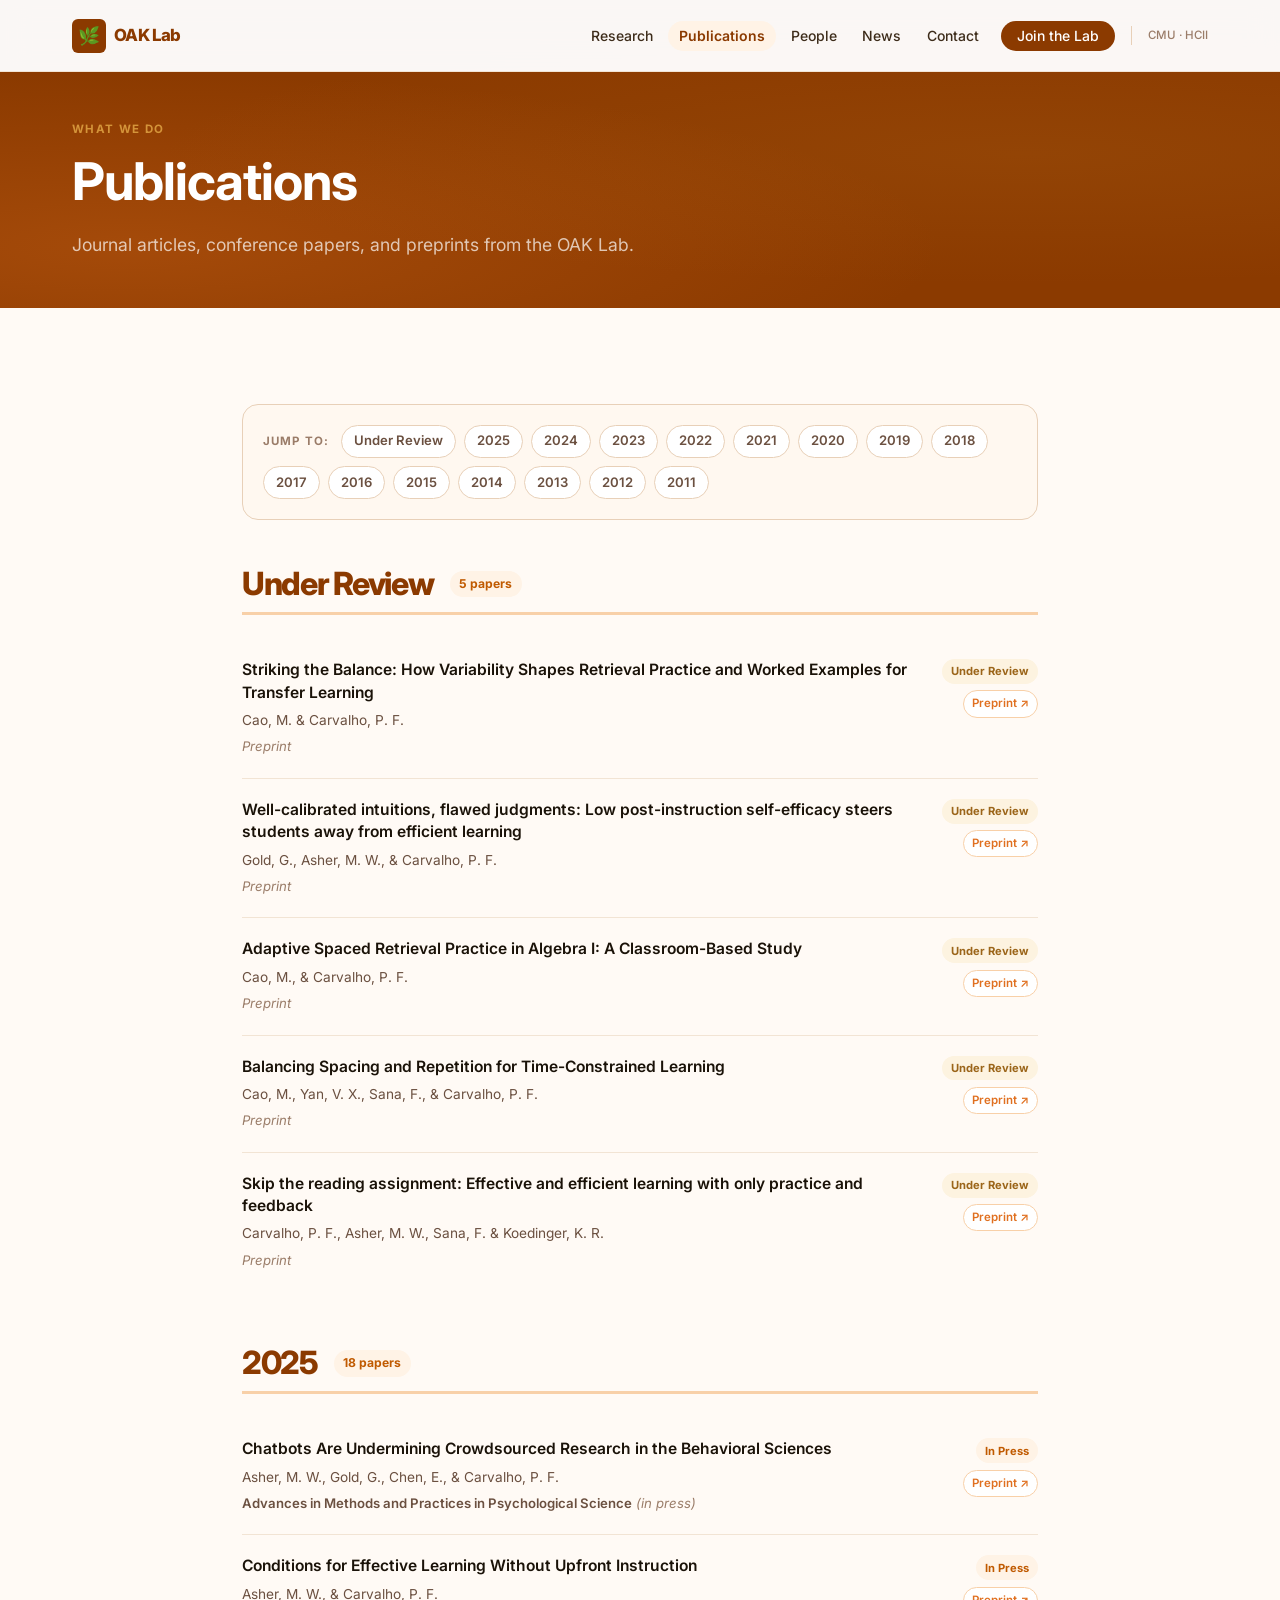
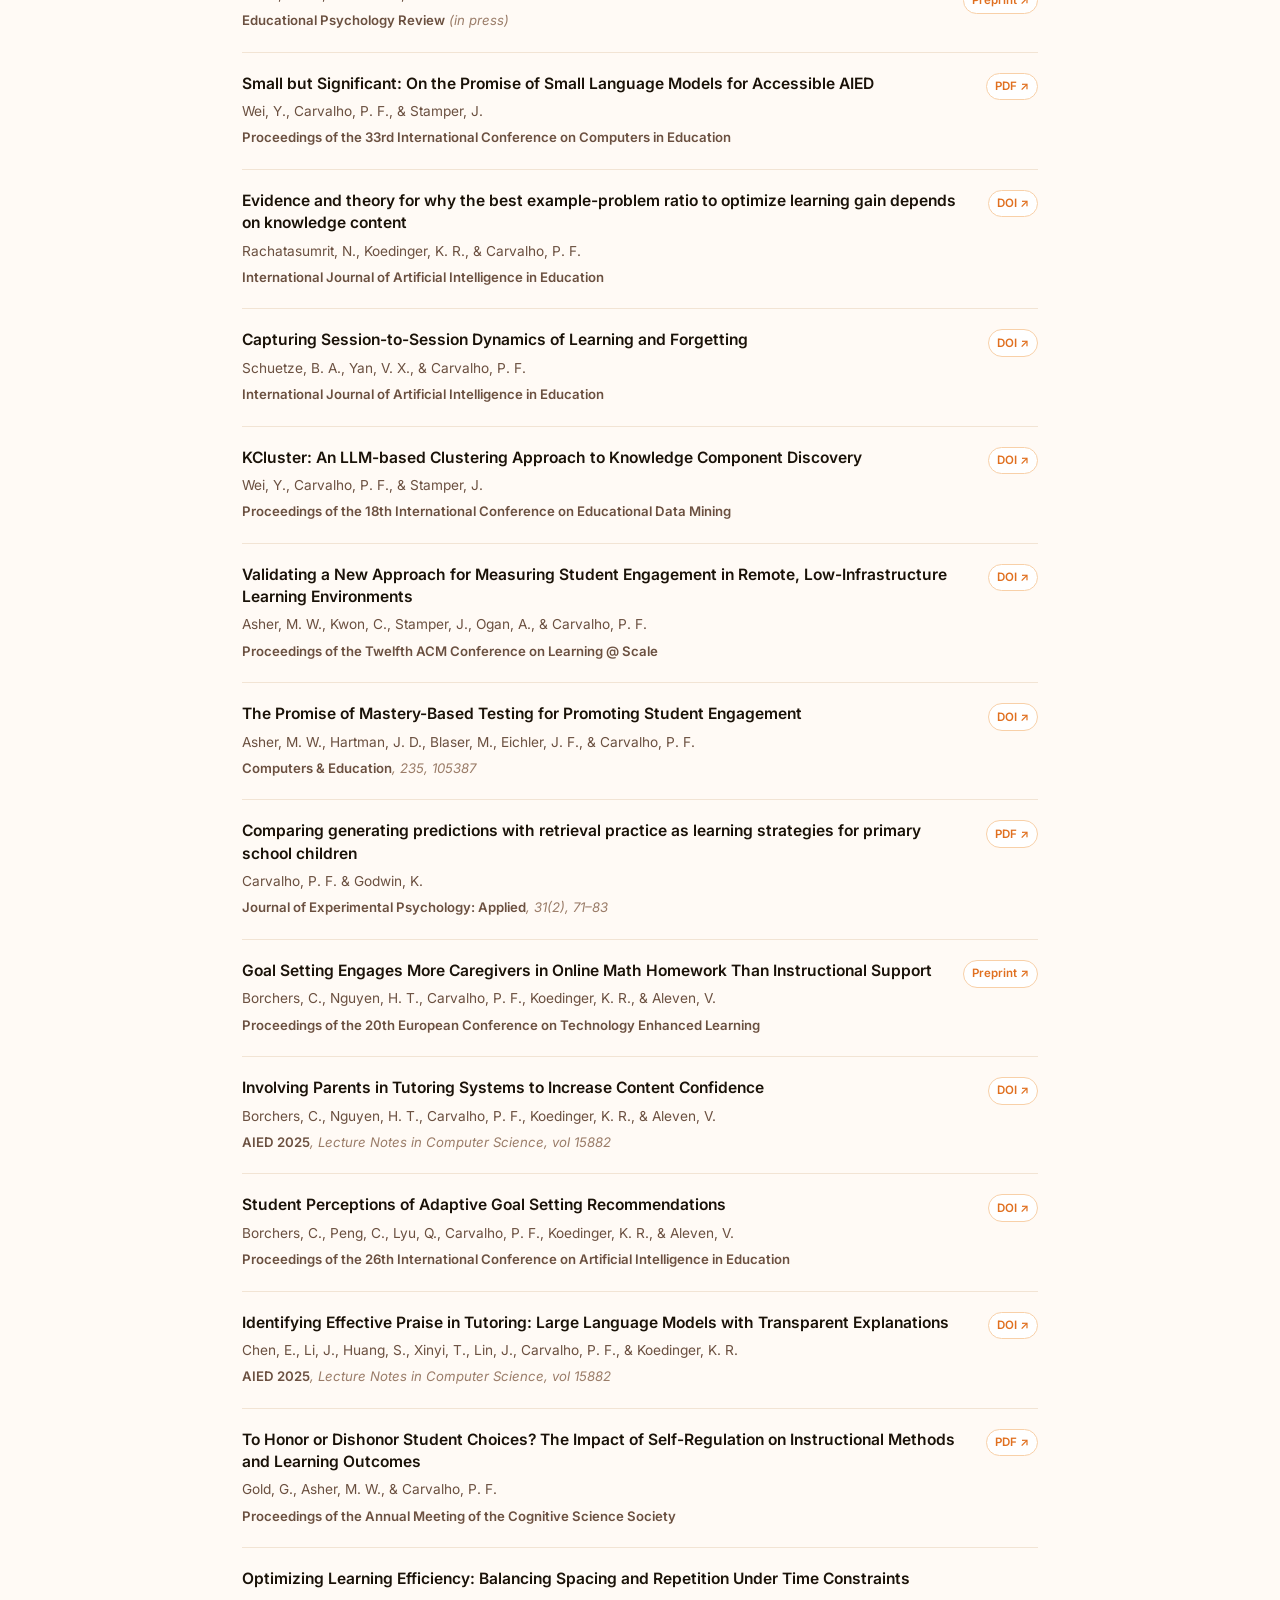
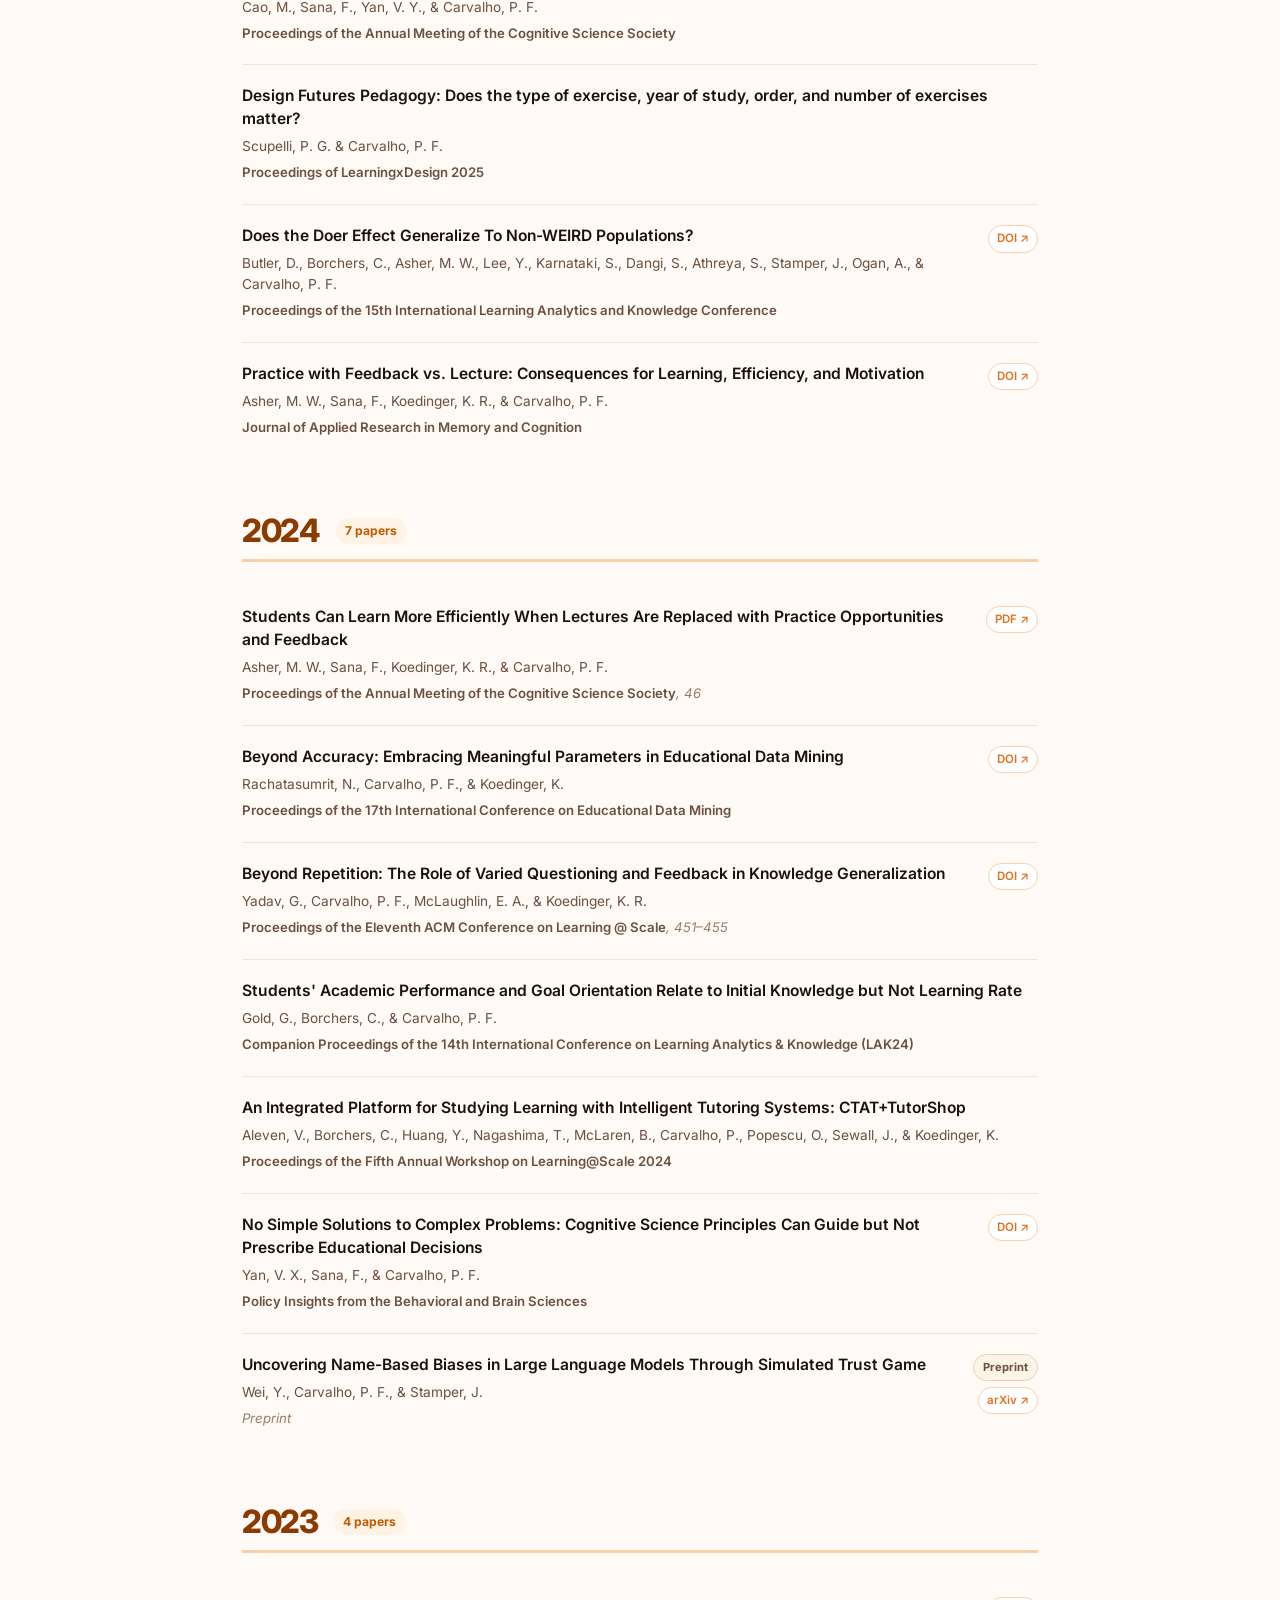
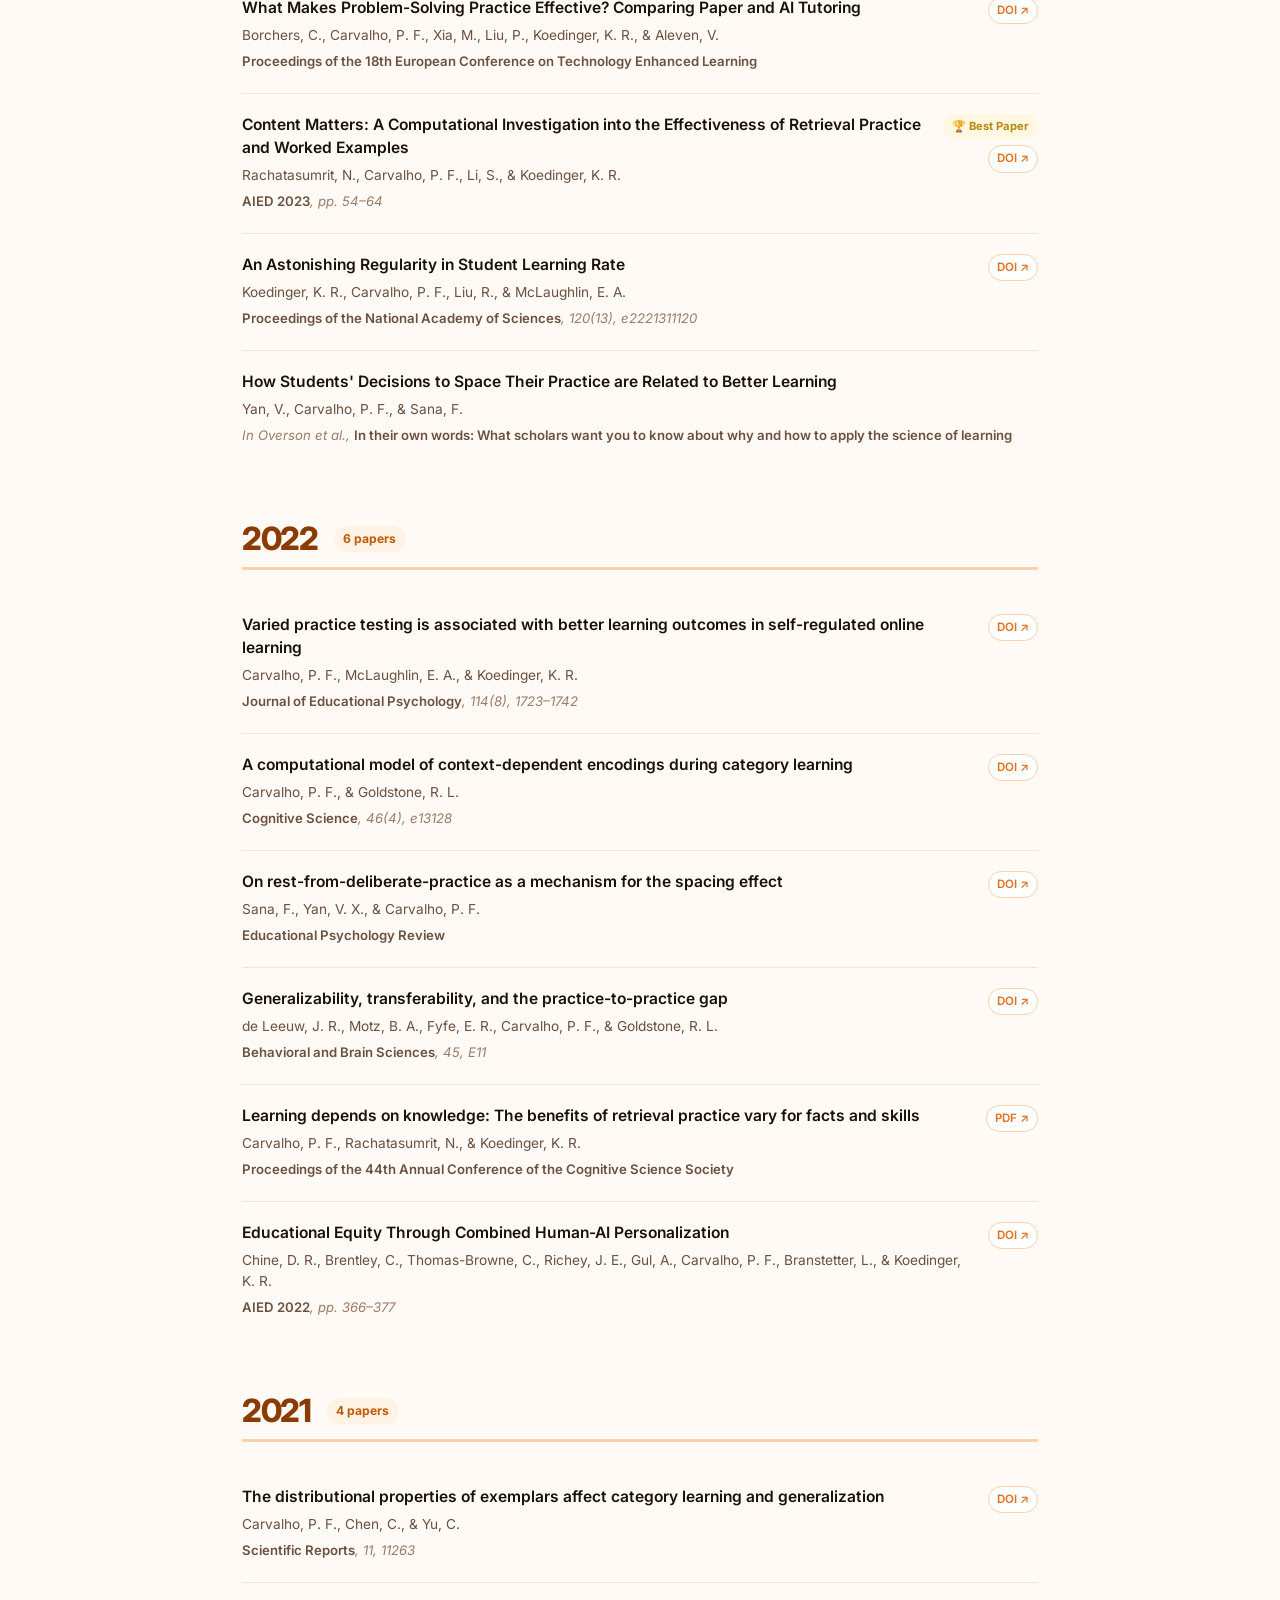
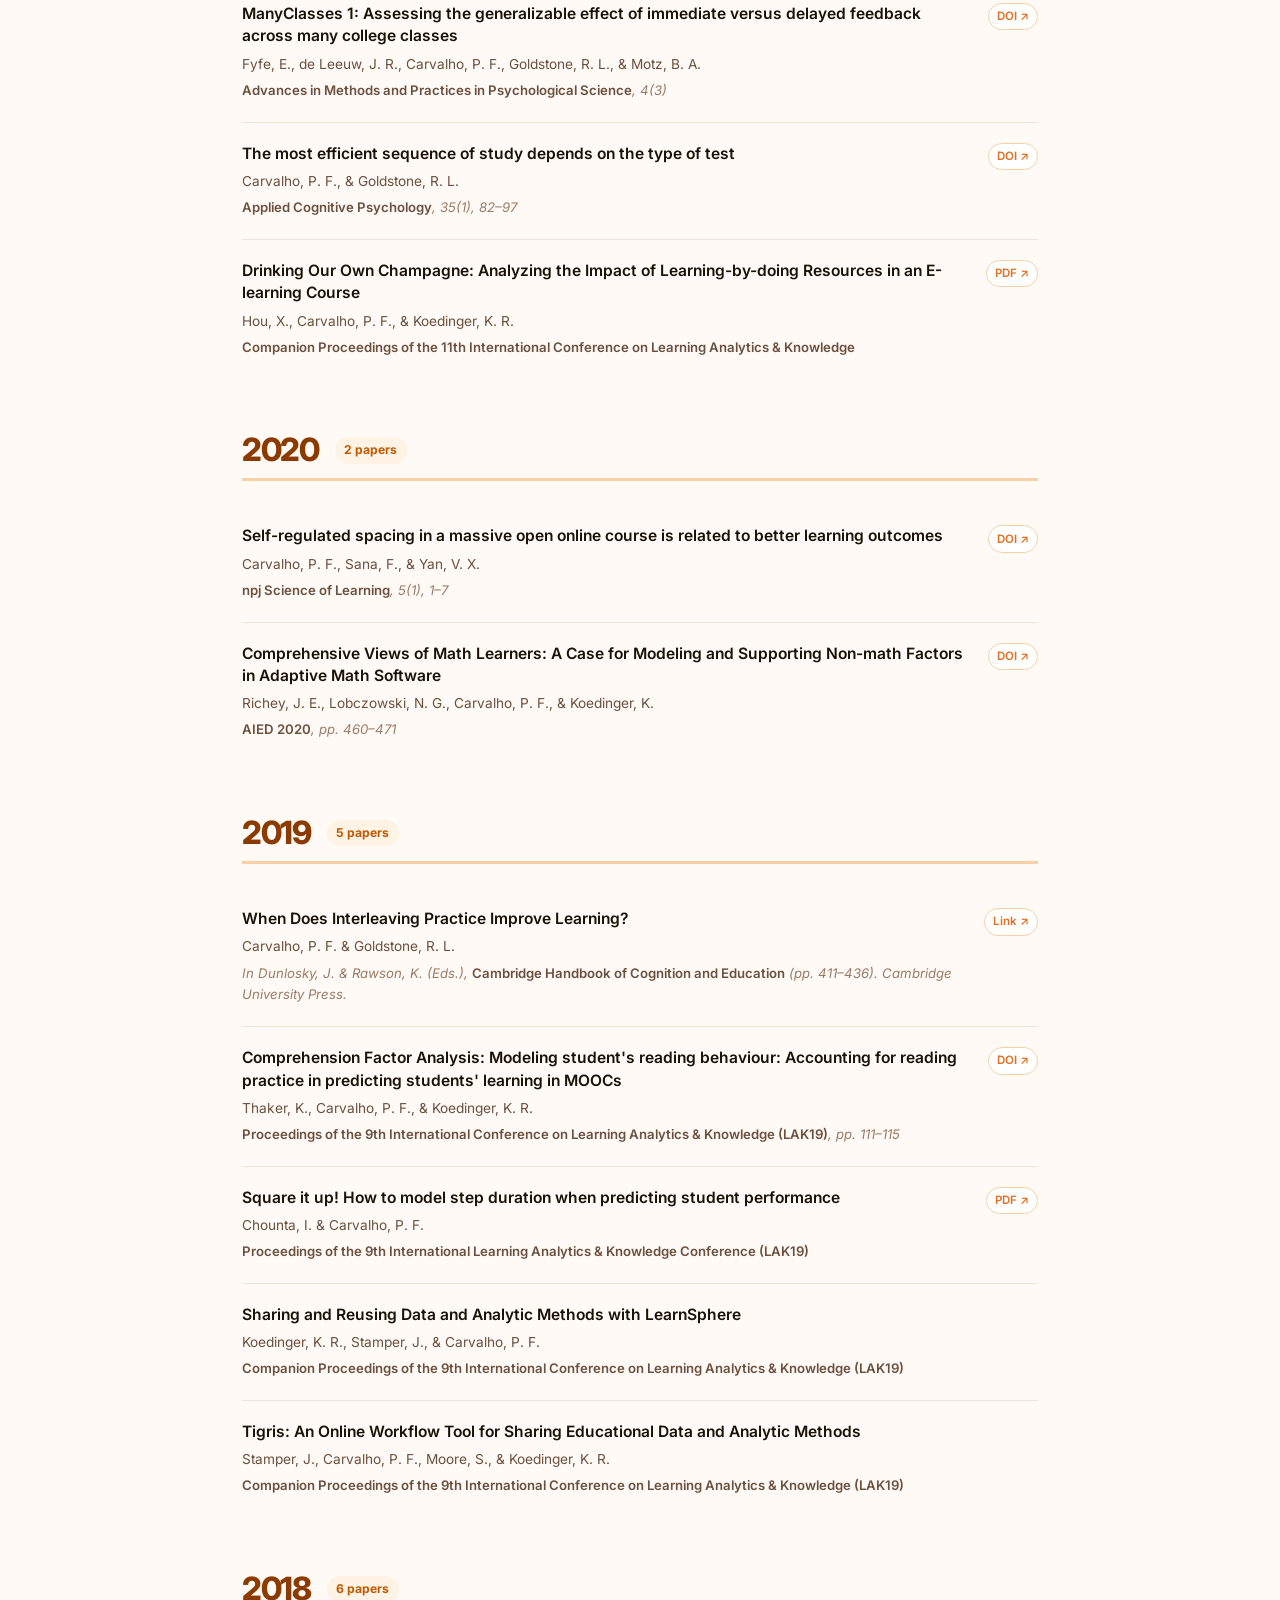
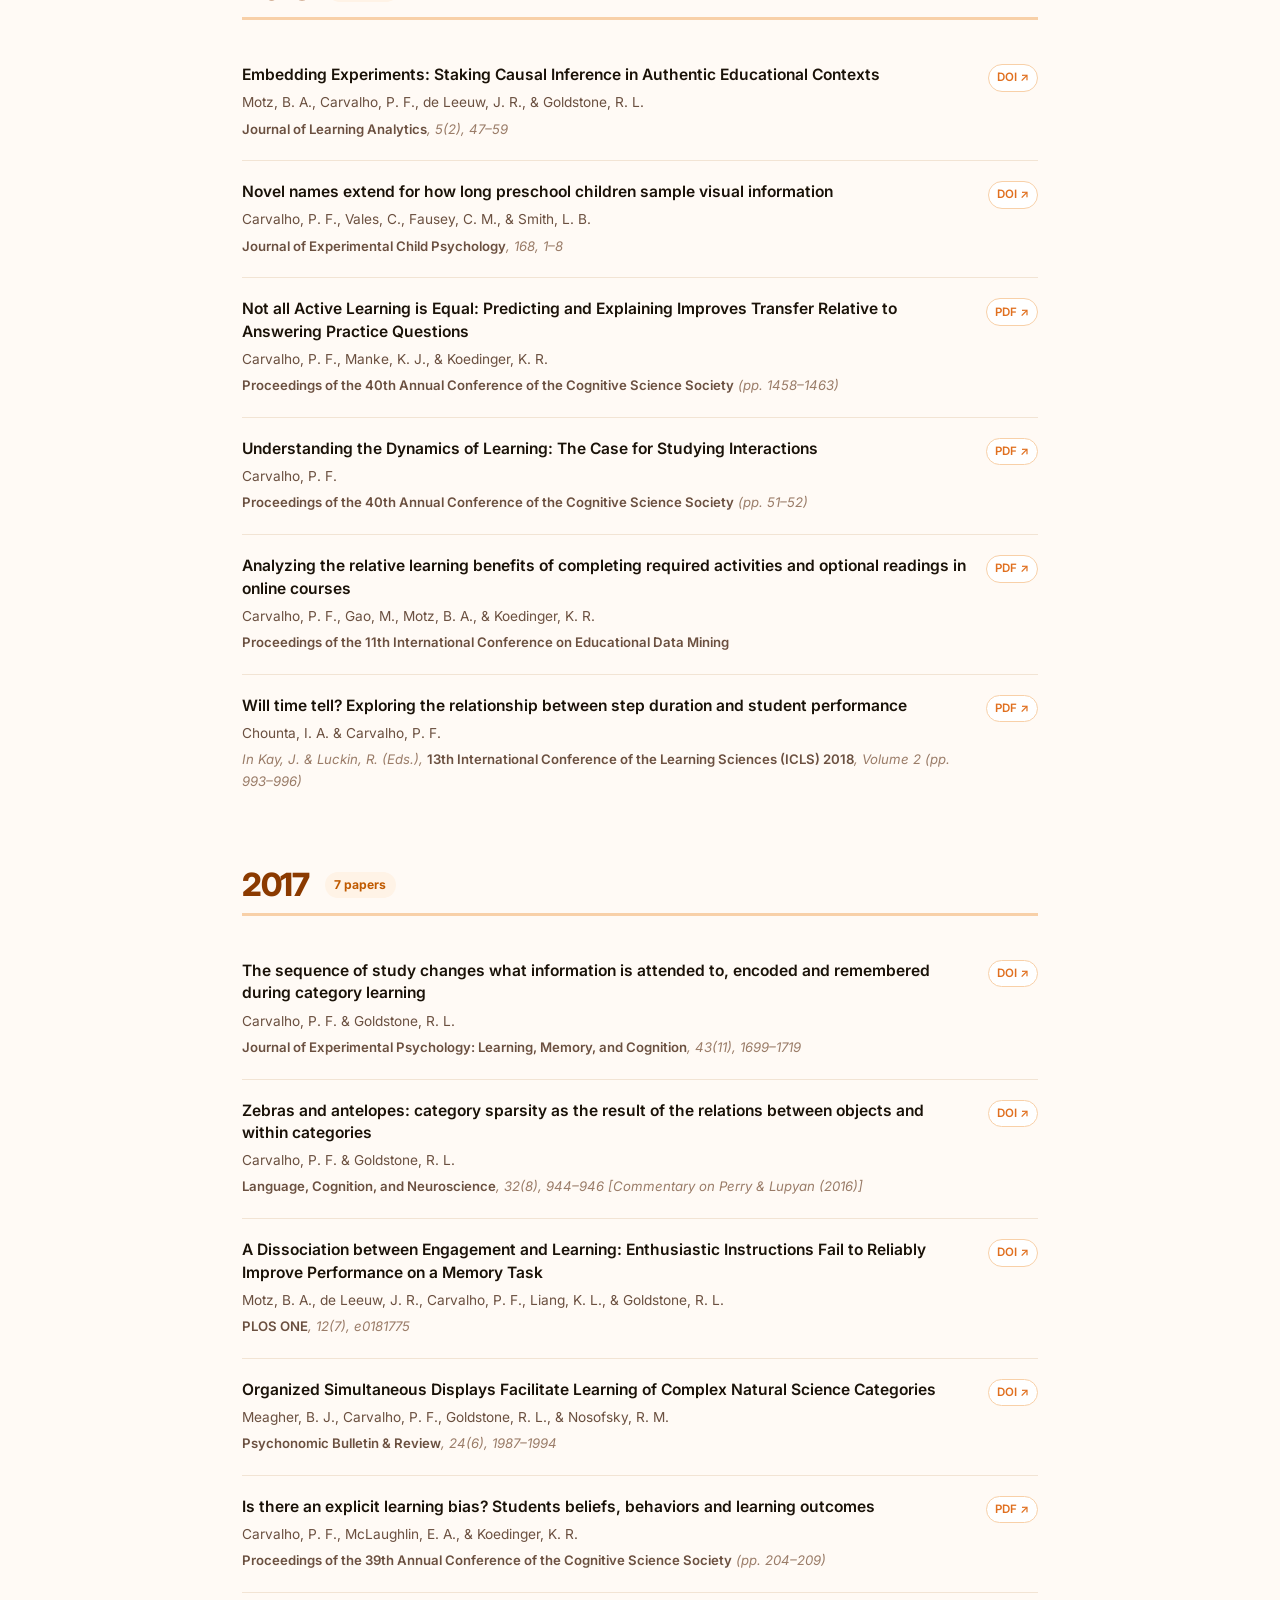
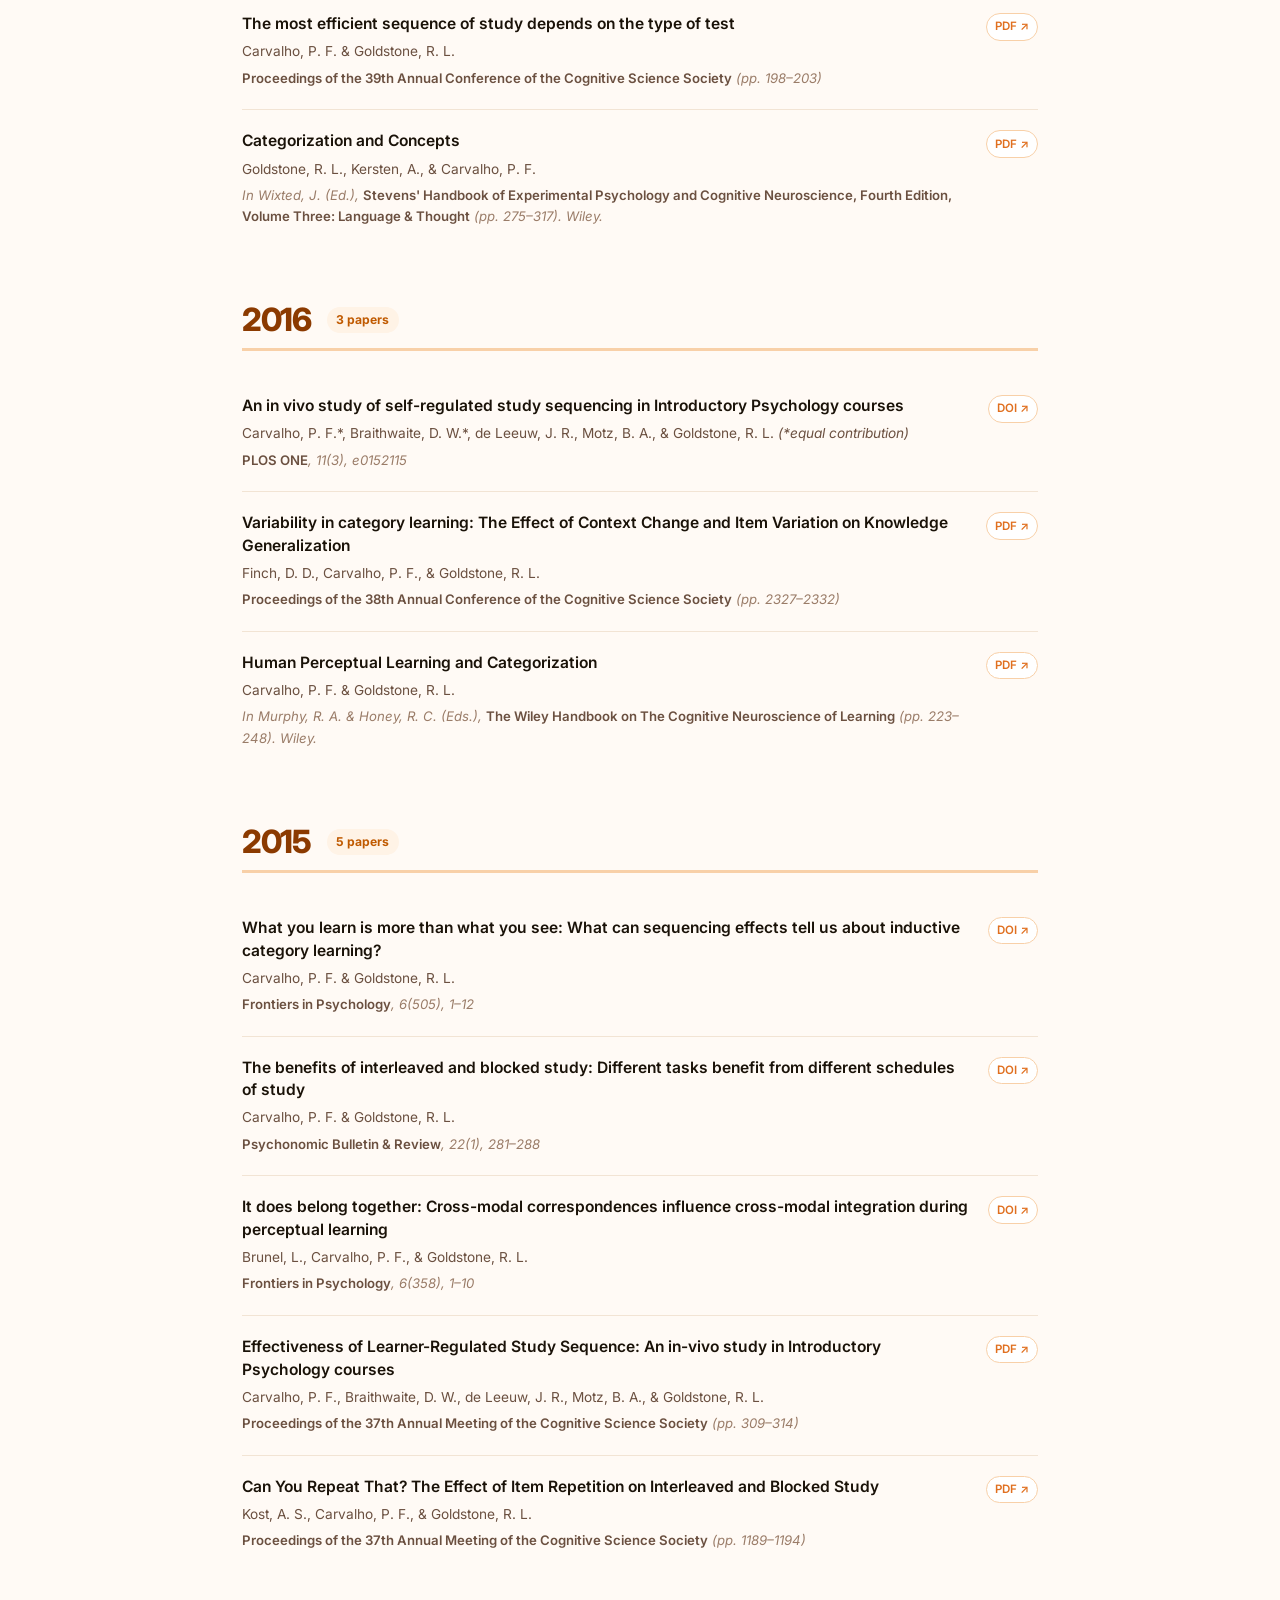
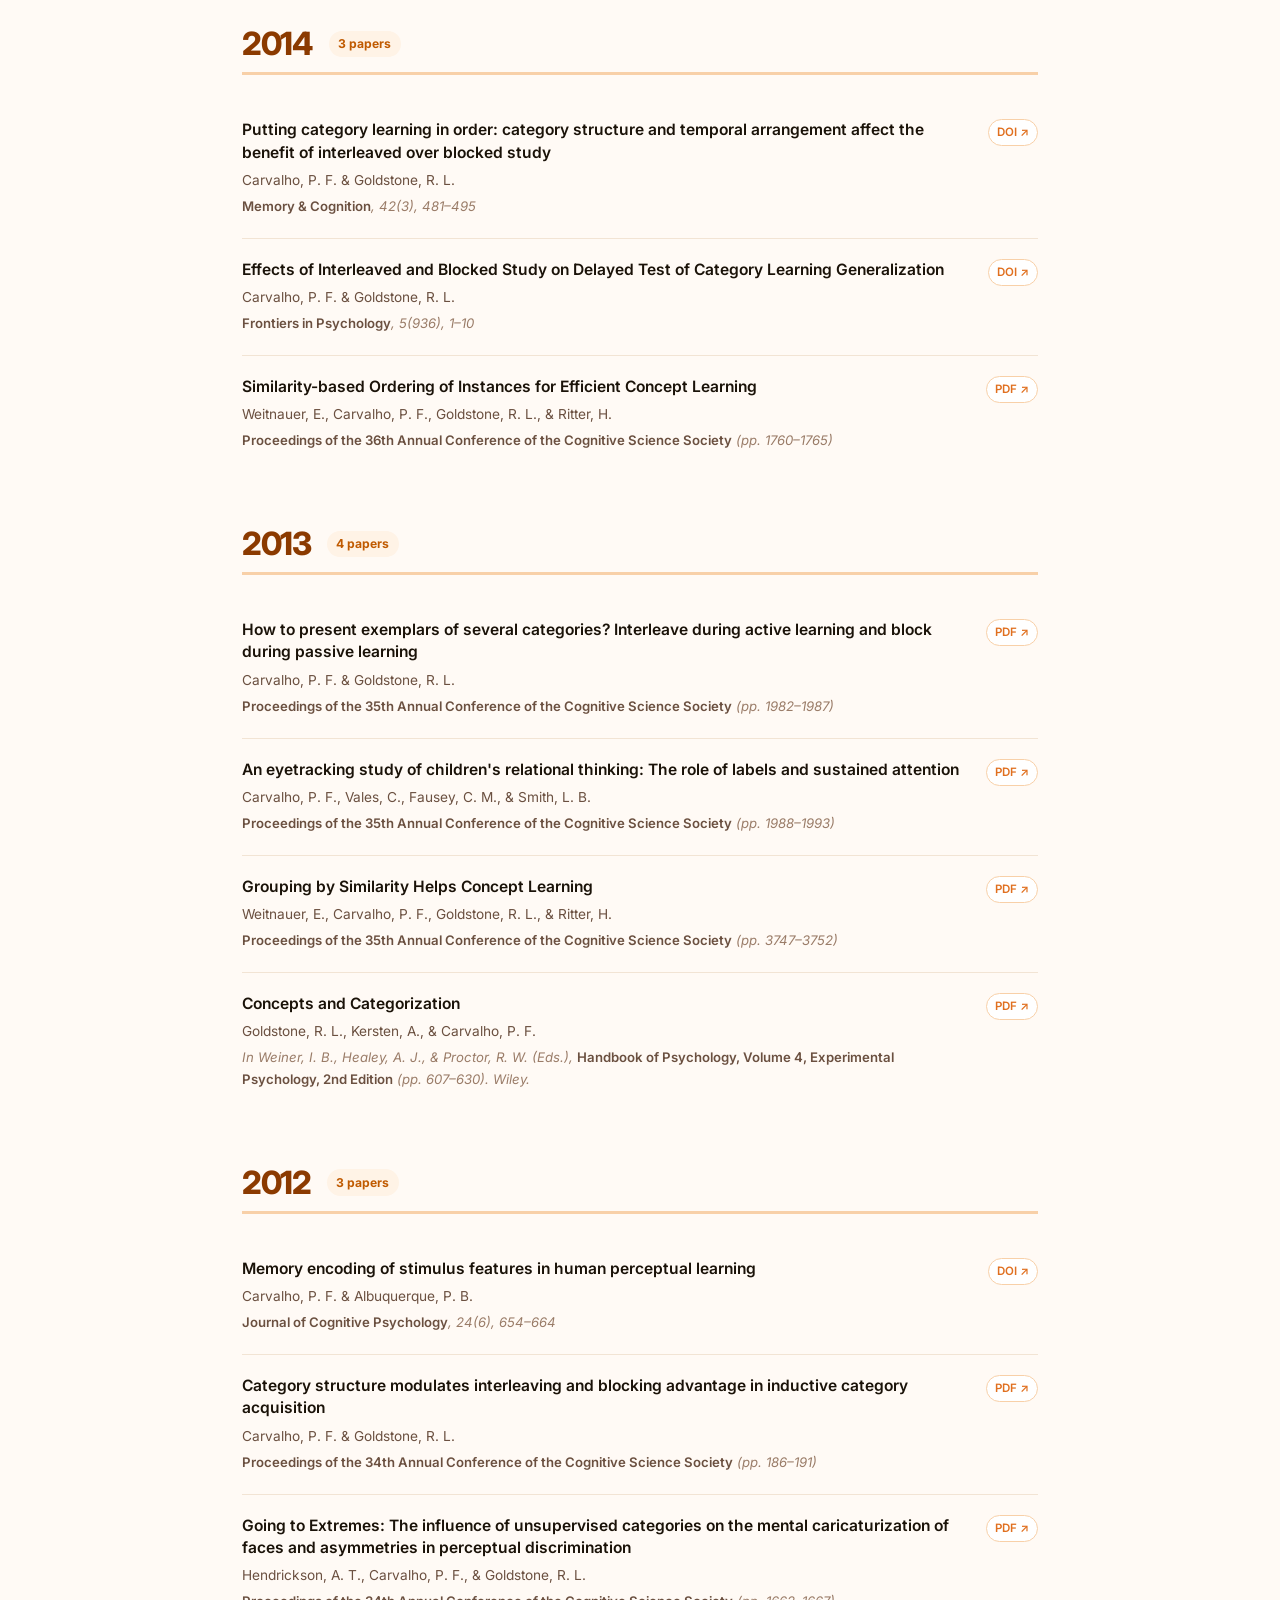
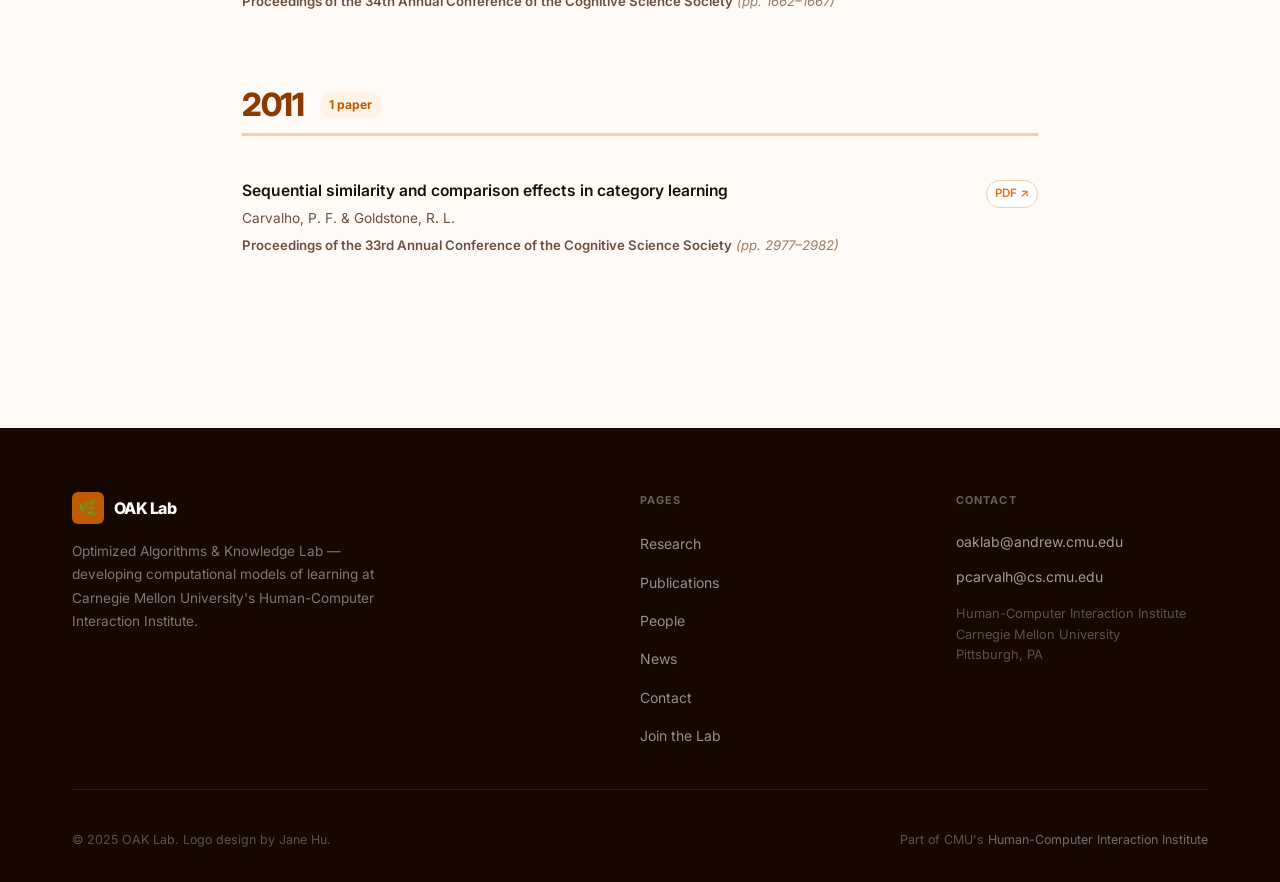
==== commit 205e6f10: "fix: remove PI bold styling and add missing PDF/DOI links - Remove all <span class="pi"> bold highli" ====
--- a/publications.html
+++ b/publications.html
@@ -40,7 +40,7 @@
     <div class="page-header__inner">
       <div class="page-header__label">What We Do</div>
       <h1>Publications</h1>
-      <p class="page-header__desc">Journal articles, conference papers, and preprints from the OAK Lab. <span style="color:rgba(255,255,255,0.55);">PI name in bold.</span></p>
+      <p class="page-header__desc">Journal articles, conference papers, and preprints from the OAK Lab.</p>
     </div>
   </div>
 </header>
@@ -80,7 +80,7 @@
         <div class="pub-item">
           <div class="pub-item__main">
             <div class="pub-item__title">Striking the Balance: How Variability Shapes Retrieval Practice and Worked Examples for Transfer Learning</div>
-            <div class="pub-item__authors">Cao, M. &amp; <span class="pi">Carvalho, P. F.</span></div>
+            <div class="pub-item__authors">Cao, M. &amp; Carvalho, P. F.</div>
             <div class="pub-item__venue">Preprint</div>
           </div>
           <div class="pub-item__badges">
@@ -92,7 +92,7 @@
         <div class="pub-item">
           <div class="pub-item__main">
             <div class="pub-item__title">Well-calibrated intuitions, flawed judgments: Low post-instruction self-efficacy steers students away from efficient learning</div>
-            <div class="pub-item__authors">Gold, G., Asher, M. W., &amp; <span class="pi">Carvalho, P. F.</span></div>
+            <div class="pub-item__authors">Gold, G., Asher, M. W., &amp; Carvalho, P. F.</div>
             <div class="pub-item__venue">Preprint</div>
           </div>
           <div class="pub-item__badges">
@@ -104,7 +104,7 @@
         <div class="pub-item">
           <div class="pub-item__main">
             <div class="pub-item__title">Adaptive Spaced Retrieval Practice in Algebra I: A Classroom-Based Study</div>
-            <div class="pub-item__authors">Cao, M., &amp; <span class="pi">Carvalho, P. F.</span></div>
+            <div class="pub-item__authors">Cao, M., &amp; Carvalho, P. F.</div>
             <div class="pub-item__venue">Preprint</div>
           </div>
           <div class="pub-item__badges">
@@ -116,7 +116,7 @@
         <div class="pub-item">
           <div class="pub-item__main">
             <div class="pub-item__title">Balancing Spacing and Repetition for Time-Constrained Learning</div>
-            <div class="pub-item__authors">Cao, M., Yan, V. X., Sana, F., &amp; <span class="pi">Carvalho, P. F.</span></div>
+            <div class="pub-item__authors">Cao, M., Yan, V. X., Sana, F., &amp; Carvalho, P. F.</div>
             <div class="pub-item__venue">Preprint</div>
           </div>
           <div class="pub-item__badges">
@@ -128,7 +128,7 @@
         <div class="pub-item">
           <div class="pub-item__main">
             <div class="pub-item__title">Skip the reading assignment: Effective and efficient learning with only practice and feedback</div>
-            <div class="pub-item__authors"><span class="pi">Carvalho, P. F.</span>, Asher, M. W., Sana, F. &amp; Koedinger, K. R.</div>
+            <div class="pub-item__authors">Carvalho, P. F., Asher, M. W., Sana, F. &amp; Koedinger, K. R.</div>
             <div class="pub-item__venue">Preprint</div>
           </div>
           <div class="pub-item__badges">
@@ -149,7 +149,7 @@
         <div class="pub-item">
           <div class="pub-item__main">
             <div class="pub-item__title">Chatbots Are Undermining Crowdsourced Research in the Behavioral Sciences</div>
-            <div class="pub-item__authors">Asher, M. W., Gold, G., Chen, E., &amp; <span class="pi">Carvalho, P. F.</span></div>
+            <div class="pub-item__authors">Asher, M. W., Gold, G., Chen, E., &amp; Carvalho, P. F.</div>
             <div class="pub-item__venue"><strong>Advances in Methods and Practices in Psychological Science</strong> (in press)</div>
           </div>
           <div class="pub-item__badges">
@@ -161,7 +161,7 @@
         <div class="pub-item">
           <div class="pub-item__main">
             <div class="pub-item__title">Conditions for Effective Learning Without Upfront Instruction</div>
-            <div class="pub-item__authors">Asher, M. W., &amp; <span class="pi">Carvalho, P. F.</span></div>
+            <div class="pub-item__authors">Asher, M. W., &amp; Carvalho, P. F.</div>
             <div class="pub-item__venue"><strong>Educational Psychology Review</strong> (in press)</div>
           </div>
           <div class="pub-item__badges">
@@ -173,7 +173,7 @@
         <div class="pub-item">
           <div class="pub-item__main">
             <div class="pub-item__title">Small but Significant: On the Promise of Small Language Models for Accessible AIED</div>
-            <div class="pub-item__authors">Wei, Y., <span class="pi">Carvalho, P. F.</span>, &amp; Stamper, J.</div>
+            <div class="pub-item__authors">Wei, Y., Carvalho, P. F., &amp; Stamper, J.</div>
             <div class="pub-item__venue"><strong>Proceedings of the 33rd International Conference on Computers in Education</strong></div>
           </div>
           <div class="pub-item__badges">
@@ -184,7 +184,7 @@
         <div class="pub-item">
           <div class="pub-item__main">
             <div class="pub-item__title">Evidence and theory for why the best example-problem ratio to optimize learning gain depends on knowledge content</div>
-            <div class="pub-item__authors">Rachatasumrit, N., Koedinger, K. R., &amp; <span class="pi">Carvalho, P. F.</span></div>
+            <div class="pub-item__authors">Rachatasumrit, N., Koedinger, K. R., &amp; Carvalho, P. F.</div>
             <div class="pub-item__venue"><strong>International Journal of Artificial Intelligence in Education</strong></div>
           </div>
           <div class="pub-item__badges">
@@ -195,7 +195,7 @@
         <div class="pub-item">
           <div class="pub-item__main">
             <div class="pub-item__title">Capturing Session-to-Session Dynamics of Learning and Forgetting</div>
-            <div class="pub-item__authors">Schuetze, B. A., Yan, V. X., &amp; <span class="pi">Carvalho, P. F.</span></div>
+            <div class="pub-item__authors">Schuetze, B. A., Yan, V. X., &amp; Carvalho, P. F.</div>
             <div class="pub-item__venue"><strong>International Journal of Artificial Intelligence in Education</strong></div>
           </div>
           <div class="pub-item__badges">
@@ -206,7 +206,7 @@
         <div class="pub-item">
           <div class="pub-item__main">
             <div class="pub-item__title">KCluster: An LLM-based Clustering Approach to Knowledge Component Discovery</div>
-            <div class="pub-item__authors">Wei, Y., <span class="pi">Carvalho, P. F.</span>, &amp; Stamper, J.</div>
+            <div class="pub-item__authors">Wei, Y., Carvalho, P. F., &amp; Stamper, J.</div>
             <div class="pub-item__venue"><strong>Proceedings of the 18th International Conference on Educational Data Mining</strong></div>
           </div>
           <div class="pub-item__badges">
@@ -217,7 +217,7 @@
         <div class="pub-item">
           <div class="pub-item__main">
             <div class="pub-item__title">Validating a New Approach for Measuring Student Engagement in Remote, Low-Infrastructure Learning Environments</div>
-            <div class="pub-item__authors">Asher, M. W., Kwon, C., Stamper, J., Ogan, A., &amp; <span class="pi">Carvalho, P. F.</span></div>
+            <div class="pub-item__authors">Asher, M. W., Kwon, C., Stamper, J., Ogan, A., &amp; Carvalho, P. F.</div>
             <div class="pub-item__venue"><strong>Proceedings of the Twelfth ACM Conference on Learning @ Scale</strong></div>
           </div>
           <div class="pub-item__badges">
@@ -228,7 +228,7 @@
         <div class="pub-item">
           <div class="pub-item__main">
             <div class="pub-item__title">The Promise of Mastery-Based Testing for Promoting Student Engagement</div>
-            <div class="pub-item__authors">Asher, M. W., Hartman, J. D., Blaser, M., Eichler, J. F., &amp; <span class="pi">Carvalho, P. F.</span></div>
+            <div class="pub-item__authors">Asher, M. W., Hartman, J. D., Blaser, M., Eichler, J. F., &amp; Carvalho, P. F.</div>
             <div class="pub-item__venue"><strong>Computers &amp; Education</strong>, 235, 105387</div>
           </div>
           <div class="pub-item__badges">
@@ -239,7 +239,7 @@
         <div class="pub-item">
           <div class="pub-item__main">
             <div class="pub-item__title">Comparing generating predictions with retrieval practice as learning strategies for primary school children</div>
-            <div class="pub-item__authors"><span class="pi">Carvalho, P. F.</span> &amp; Godwin, K.</div>
+            <div class="pub-item__authors">Carvalho, P. F. &amp; Godwin, K.</div>
             <div class="pub-item__venue"><strong>Journal of Experimental Psychology: Applied</strong>, 31(2), 71–83</div>
           </div>
           <div class="pub-item__badges">
@@ -250,7 +250,7 @@
         <div class="pub-item">
           <div class="pub-item__main">
             <div class="pub-item__title">Goal Setting Engages More Caregivers in Online Math Homework Than Instructional Support</div>
-            <div class="pub-item__authors">Borchers, C., Nguyen, H. T., <span class="pi">Carvalho, P. F.</span>, Koedinger, K. R., &amp; Aleven, V.</div>
+            <div class="pub-item__authors">Borchers, C., Nguyen, H. T., Carvalho, P. F., Koedinger, K. R., &amp; Aleven, V.</div>
             <div class="pub-item__venue"><strong>Proceedings of the 20th European Conference on Technology Enhanced Learning</strong></div>
           </div>
           <div class="pub-item__badges">
@@ -261,7 +261,7 @@
         <div class="pub-item">
           <div class="pub-item__main">
             <div class="pub-item__title">Involving Parents in Tutoring Systems to Increase Content Confidence</div>
-            <div class="pub-item__authors">Borchers, C., Nguyen, H. T., <span class="pi">Carvalho, P. F.</span>, Koedinger, K. R., &amp; Aleven, V.</div>
+            <div class="pub-item__authors">Borchers, C., Nguyen, H. T., Carvalho, P. F., Koedinger, K. R., &amp; Aleven, V.</div>
             <div class="pub-item__venue"><strong>AIED 2025</strong>, Lecture Notes in Computer Science, vol 15882</div>
           </div>
           <div class="pub-item__badges">
@@ -272,7 +272,7 @@
         <div class="pub-item">
           <div class="pub-item__main">
             <div class="pub-item__title">Student Perceptions of Adaptive Goal Setting Recommendations</div>
-            <div class="pub-item__authors">Borchers, C., Peng, C., Lyu, Q., <span class="pi">Carvalho, P. F.</span>, Koedinger, K. R., &amp; Aleven, V.</div>
+            <div class="pub-item__authors">Borchers, C., Peng, C., Lyu, Q., Carvalho, P. F., Koedinger, K. R., &amp; Aleven, V.</div>
             <div class="pub-item__venue"><strong>Proceedings of the 26th International Conference on Artificial Intelligence in Education</strong></div>
           </div>
           <div class="pub-item__badges">
@@ -283,7 +283,7 @@
         <div class="pub-item">
           <div class="pub-item__main">
             <div class="pub-item__title">Identifying Effective Praise in Tutoring: Large Language Models with Transparent Explanations</div>
-            <div class="pub-item__authors">Chen, E., Li, J., Huang, S., Xinyi, T., Lin, J., <span class="pi">Carvalho, P. F.</span>, &amp; Koedinger, K. R.</div>
+            <div class="pub-item__authors">Chen, E., Li, J., Huang, S., Xinyi, T., Lin, J., Carvalho, P. F., &amp; Koedinger, K. R.</div>
             <div class="pub-item__venue"><strong>AIED 2025</strong>, Lecture Notes in Computer Science, vol 15882</div>
           </div>
           <div class="pub-item__badges">
@@ -294,34 +294,36 @@
         <div class="pub-item">
           <div class="pub-item__main">
             <div class="pub-item__title">To Honor or Dishonor Student Choices? The Impact of Self-Regulation on Instructional Methods and Learning Outcomes</div>
-            <div class="pub-item__authors">Gold, G., Asher, M. W., &amp; <span class="pi">Carvalho, P. F.</span></div>
+            <div class="pub-item__authors">Gold, G., Asher, M. W., &amp; Carvalho, P. F.</div>
             <div class="pub-item__venue"><strong>Proceedings of the Annual Meeting of the Cognitive Science Society</strong></div>
           </div>
+          <div class="pub-item__badges">
+            <a href="https://escholarship.org/uc/item/0p70c7mn" target="_blank" rel="noopener" class="pub-item__link">PDF ↗</a>
+          </div>
+        </div>
+
+        <div class="pub-item">
+          <div class="pub-item__main">
+            <div class="pub-item__title">Optimizing Learning Efficiency: Balancing Spacing and Repetition Under Time Constraints</div>
+            <div class="pub-item__authors">Cao, M., Sana, F., Yan, V. Y., &amp; Carvalho, P. F.</div>
+            <div class="pub-item__venue"><strong>Proceedings of the Annual Meeting of the Cognitive Science Society</strong></div>
+          </div>
           <div class="pub-item__badges"></div>
         </div>
 
         <div class="pub-item">
           <div class="pub-item__main">
-            <div class="pub-item__title">Optimizing Learning Efficiency: Balancing Spacing and Repetition Under Time Constraints</div>
-            <div class="pub-item__authors">Cao, M., Sana, F., Yan, V. Y., &amp; <span class="pi">Carvalho, P. F.</span></div>
-            <div class="pub-item__venue"><strong>Proceedings of the Annual Meeting of the Cognitive Science Society</strong></div>
+            <div class="pub-item__title">Design Futures Pedagogy: Does the type of exercise, year of study, order, and number of exercises matter?</div>
+            <div class="pub-item__authors">Scupelli, P. G. &amp; Carvalho, P. F.</div>
+            <div class="pub-item__venue"><strong>Proceedings of LearningxDesign 2025</strong></div>
           </div>
           <div class="pub-item__badges"></div>
         </div>
 
         <div class="pub-item">
           <div class="pub-item__main">
-            <div class="pub-item__title">Design Futures Pedagogy: Does the type of exercise, year of study, order, and number of exercises matter?</div>
-            <div class="pub-item__authors">Scupelli, P. G. &amp; <span class="pi">Carvalho, P. F.</span></div>
-            <div class="pub-item__venue"><strong>Proceedings of LearningxDesign 2025</strong></div>
-          </div>
-          <div class="pub-item__badges"></div>
-        </div>
-
-        <div class="pub-item">
-          <div class="pub-item__main">
             <div class="pub-item__title">Does the Doer Effect Generalize To Non-WEIRD Populations?</div>
-            <div class="pub-item__authors">Butler, D., Borchers, C., Asher, M. W., Lee, Y., Karnataki, S., Dangi, S., Athreya, S., Stamper, J., Ogan, A., &amp; <span class="pi">Carvalho, P. F.</span></div>
+            <div class="pub-item__authors">Butler, D., Borchers, C., Asher, M. W., Lee, Y., Karnataki, S., Dangi, S., Athreya, S., Stamper, J., Ogan, A., &amp; Carvalho, P. F.</div>
             <div class="pub-item__venue"><strong>Proceedings of the 15th International Learning Analytics and Knowledge Conference</strong></div>
           </div>
           <div class="pub-item__badges">
@@ -332,7 +334,7 @@
         <div class="pub-item">
           <div class="pub-item__main">
             <div class="pub-item__title">Practice with Feedback vs. Lecture: Consequences for Learning, Efficiency, and Motivation</div>
-            <div class="pub-item__authors">Asher, M. W., Sana, F., Koedinger, K. R., &amp; <span class="pi">Carvalho, P. F.</span></div>
+            <div class="pub-item__authors">Asher, M. W., Sana, F., Koedinger, K. R., &amp; Carvalho, P. F.</div>
             <div class="pub-item__venue"><strong>Journal of Applied Research in Memory and Cognition</strong></div>
           </div>
           <div class="pub-item__badges">
@@ -352,7 +354,7 @@
         <div class="pub-item">
           <div class="pub-item__main">
             <div class="pub-item__title">Students Can Learn More Efficiently When Lectures Are Replaced with Practice Opportunities and Feedback</div>
-            <div class="pub-item__authors">Asher, M. W., Sana, F., Koedinger, K. R., &amp; <span class="pi">Carvalho, P. F.</span></div>
+            <div class="pub-item__authors">Asher, M. W., Sana, F., Koedinger, K. R., &amp; Carvalho, P. F.</div>
             <div class="pub-item__venue"><strong>Proceedings of the Annual Meeting of the Cognitive Science Society</strong>, 46</div>
           </div>
           <div class="pub-item__badges">
@@ -363,7 +365,7 @@
         <div class="pub-item">
           <div class="pub-item__main">
             <div class="pub-item__title">Beyond Accuracy: Embracing Meaningful Parameters in Educational Data Mining</div>
-            <div class="pub-item__authors">Rachatasumrit, N., <span class="pi">Carvalho, P. F.</span>, &amp; Koedinger, K.</div>
+            <div class="pub-item__authors">Rachatasumrit, N., Carvalho, P. F., &amp; Koedinger, K.</div>
             <div class="pub-item__venue"><strong>Proceedings of the 17th International Conference on Educational Data Mining</strong></div>
           </div>
           <div class="pub-item__badges">
@@ -374,7 +376,7 @@
         <div class="pub-item">
           <div class="pub-item__main">
             <div class="pub-item__title">Beyond Repetition: The Role of Varied Questioning and Feedback in Knowledge Generalization</div>
-            <div class="pub-item__authors">Yadav, G., <span class="pi">Carvalho, P. F.</span>, McLaughlin, E. A., &amp; Koedinger, K. R.</div>
+            <div class="pub-item__authors">Yadav, G., Carvalho, P. F., McLaughlin, E. A., &amp; Koedinger, K. R.</div>
             <div class="pub-item__venue"><strong>Proceedings of the Eleventh ACM Conference on Learning @ Scale</strong>, 451–455</div>
           </div>
           <div class="pub-item__badges">
@@ -385,7 +387,7 @@
         <div class="pub-item">
           <div class="pub-item__main">
             <div class="pub-item__title">Students' Academic Performance and Goal Orientation Relate to Initial Knowledge but Not Learning Rate</div>
-            <div class="pub-item__authors">Gold, G., Borchers, C., &amp; <span class="pi">Carvalho, P. F.</span></div>
+            <div class="pub-item__authors">Gold, G., Borchers, C., &amp; Carvalho, P. F.</div>
             <div class="pub-item__venue"><strong>Companion Proceedings of the 14th International Conference on Learning Analytics &amp; Knowledge (LAK24)</strong></div>
           </div>
           <div class="pub-item__badges"></div>
@@ -394,7 +396,7 @@
         <div class="pub-item">
           <div class="pub-item__main">
             <div class="pub-item__title">An Integrated Platform for Studying Learning with Intelligent Tutoring Systems: CTAT+TutorShop</div>
-            <div class="pub-item__authors">Aleven, V., Borchers, C., Huang, Y., Nagashima, T., McLaren, B., <span class="pi">Carvalho, P.</span>, Popescu, O., Sewall, J., &amp; Koedinger, K.</div>
+            <div class="pub-item__authors">Aleven, V., Borchers, C., Huang, Y., Nagashima, T., McLaren, B., Carvalho, P., Popescu, O., Sewall, J., &amp; Koedinger, K.</div>
             <div class="pub-item__venue"><strong>Proceedings of the Fifth Annual Workshop on Learning@Scale 2024</strong></div>
           </div>
           <div class="pub-item__badges"></div>
@@ -403,7 +405,7 @@
         <div class="pub-item">
           <div class="pub-item__main">
             <div class="pub-item__title">No Simple Solutions to Complex Problems: Cognitive Science Principles Can Guide but Not Prescribe Educational Decisions</div>
-            <div class="pub-item__authors">Yan, V. X., Sana, F., &amp; <span class="pi">Carvalho, P. F.</span></div>
+            <div class="pub-item__authors">Yan, V. X., Sana, F., &amp; Carvalho, P. F.</div>
             <div class="pub-item__venue"><strong>Policy Insights from the Behavioral and Brain Sciences</strong></div>
           </div>
           <div class="pub-item__badges">
@@ -414,7 +416,7 @@
         <div class="pub-item">
           <div class="pub-item__main">
             <div class="pub-item__title">Uncovering Name-Based Biases in Large Language Models Through Simulated Trust Game</div>
-            <div class="pub-item__authors">Wei, Y., <span class="pi">Carvalho, P. F.</span>, &amp; Stamper, J.</div>
+            <div class="pub-item__authors">Wei, Y., Carvalho, P. F., &amp; Stamper, J.</div>
             <div class="pub-item__venue">Preprint</div>
           </div>
           <div class="pub-item__badges">
@@ -435,7 +437,7 @@
         <div class="pub-item">
           <div class="pub-item__main">
             <div class="pub-item__title">What Makes Problem-Solving Practice Effective? Comparing Paper and AI Tutoring</div>
-            <div class="pub-item__authors">Borchers, C., <span class="pi">Carvalho, P. F.</span>, Xia, M., Liu, P., Koedinger, K. R., &amp; Aleven, V.</div>
+            <div class="pub-item__authors">Borchers, C., Carvalho, P. F., Xia, M., Liu, P., Koedinger, K. R., &amp; Aleven, V.</div>
             <div class="pub-item__venue"><strong>Proceedings of the 18th European Conference on Technology Enhanced Learning</strong></div>
           </div>
           <div class="pub-item__badges">
@@ -446,7 +448,7 @@
         <div class="pub-item">
           <div class="pub-item__main">
             <div class="pub-item__title">Content Matters: A Computational Investigation into the Effectiveness of Retrieval Practice and Worked Examples</div>
-            <div class="pub-item__authors">Rachatasumrit, N., <span class="pi">Carvalho, P. F.</span>, Li, S., &amp; Koedinger, K. R.</div>
+            <div class="pub-item__authors">Rachatasumrit, N., Carvalho, P. F., Li, S., &amp; Koedinger, K. R.</div>
             <div class="pub-item__venue"><strong>AIED 2023</strong>, pp. 54–64</div>
           </div>
           <div class="pub-item__badges">
@@ -458,7 +460,7 @@
         <div class="pub-item">
           <div class="pub-item__main">
             <div class="pub-item__title">An Astonishing Regularity in Student Learning Rate</div>
-            <div class="pub-item__authors">Koedinger, K. R., <span class="pi">Carvalho, P. F.</span>, Liu, R., &amp; McLaughlin, E. A.</div>
+            <div class="pub-item__authors">Koedinger, K. R., Carvalho, P. F., Liu, R., &amp; McLaughlin, E. A.</div>
             <div class="pub-item__venue"><strong>Proceedings of the National Academy of Sciences</strong>, 120(13), e2221311120</div>
           </div>
           <div class="pub-item__badges">
@@ -469,7 +471,7 @@
         <div class="pub-item">
           <div class="pub-item__main">
             <div class="pub-item__title">How Students' Decisions to Space Their Practice are Related to Better Learning</div>
-            <div class="pub-item__authors">Yan, V., <span class="pi">Carvalho, P. F.</span>, &amp; Sana, F.</div>
+            <div class="pub-item__authors">Yan, V., Carvalho, P. F., &amp; Sana, F.</div>
             <div class="pub-item__venue">In Overson et al., <strong>In their own words: What scholars want you to know about why and how to apply the science of learning</strong></div>
           </div>
           <div class="pub-item__badges"></div>
@@ -487,7 +489,7 @@
         <div class="pub-item">
           <div class="pub-item__main">
             <div class="pub-item__title">Varied practice testing is associated with better learning outcomes in self-regulated online learning</div>
-            <div class="pub-item__authors"><span class="pi">Carvalho, P. F.</span>, McLaughlin, E. A., &amp; Koedinger, K. R.</div>
+            <div class="pub-item__authors">Carvalho, P. F., McLaughlin, E. A., &amp; Koedinger, K. R.</div>
             <div class="pub-item__venue"><strong>Journal of Educational Psychology</strong>, 114(8), 1723–1742</div>
           </div>
           <div class="pub-item__badges">
@@ -498,7 +500,7 @@
         <div class="pub-item">
           <div class="pub-item__main">
             <div class="pub-item__title">A computational model of context-dependent encodings during category learning</div>
-            <div class="pub-item__authors"><span class="pi">Carvalho, P. F.</span>, &amp; Goldstone, R. L.</div>
+            <div class="pub-item__authors">Carvalho, P. F., &amp; Goldstone, R. L.</div>
             <div class="pub-item__venue"><strong>Cognitive Science</strong>, 46(4), e13128</div>
           </div>
           <div class="pub-item__badges">
@@ -509,7 +511,7 @@
         <div class="pub-item">
           <div class="pub-item__main">
             <div class="pub-item__title">On rest-from-deliberate-practice as a mechanism for the spacing effect</div>
-            <div class="pub-item__authors">Sana, F., Yan, V. X., &amp; <span class="pi">Carvalho, P. F.</span></div>
+            <div class="pub-item__authors">Sana, F., Yan, V. X., &amp; Carvalho, P. F.</div>
             <div class="pub-item__venue"><strong>Educational Psychology Review</strong></div>
           </div>
           <div class="pub-item__badges">
@@ -520,28 +522,34 @@
         <div class="pub-item">
           <div class="pub-item__main">
             <div class="pub-item__title">Generalizability, transferability, and the practice-to-practice gap</div>
-            <div class="pub-item__authors">de Leeuw, J. R., Motz, B. A., Fyfe, E. R., <span class="pi">Carvalho, P. F.</span>, &amp; Goldstone, R. L.</div>
+            <div class="pub-item__authors">de Leeuw, J. R., Motz, B. A., Fyfe, E. R., Carvalho, P. F., &amp; Goldstone, R. L.</div>
             <div class="pub-item__venue"><strong>Behavioral and Brain Sciences</strong>, 45, E11</div>
           </div>
-          <div class="pub-item__badges"></div>
+          <div class="pub-item__badges">
+            <a href="https://doi.org/10.1017/S0140525X21000406" target="_blank" rel="noopener" class="pub-item__link">DOI ↗</a>
+          </div>
         </div>
 
         <div class="pub-item">
           <div class="pub-item__main">
             <div class="pub-item__title">Learning depends on knowledge: The benefits of retrieval practice vary for facts and skills</div>
-            <div class="pub-item__authors"><span class="pi">Carvalho, P. F.</span>, Rachatasumrit, N., &amp; Koedinger, K. R.</div>
+            <div class="pub-item__authors">Carvalho, P. F., Rachatasumrit, N., &amp; Koedinger, K. R.</div>
             <div class="pub-item__venue"><strong>Proceedings of the 44th Annual Conference of the Cognitive Science Society</strong></div>
           </div>
-          <div class="pub-item__badges"></div>
+          <div class="pub-item__badges">
+            <a href="https://escholarship.org/uc/item/5cm7582q" target="_blank" rel="noopener" class="pub-item__link">PDF ↗</a>
+          </div>
         </div>
 
         <div class="pub-item">
           <div class="pub-item__main">
             <div class="pub-item__title">Educational Equity Through Combined Human-AI Personalization</div>
-            <div class="pub-item__authors">Chine, D. R., Brentley, C., Thomas-Browne, C., Richey, J. E., Gul, A., <span class="pi">Carvalho, P. F.</span>, Branstetter, L., &amp; Koedinger, K. R.</div>
+            <div class="pub-item__authors">Chine, D. R., Brentley, C., Thomas-Browne, C., Richey, J. E., Gul, A., Carvalho, P. F., Branstetter, L., &amp; Koedinger, K. R.</div>
             <div class="pub-item__venue"><strong>AIED 2022</strong>, pp. 366–377</div>
           </div>
-          <div class="pub-item__badges"></div>
+          <div class="pub-item__badges">
+            <a href="https://doi.org/10.1007/978-3-031-11644-5_30" target="_blank" rel="noopener" class="pub-item__link">DOI ↗</a>
+          </div>
         </div>
 
       </div><!-- /2022 -->
@@ -556,7 +564,7 @@
         <div class="pub-item">
           <div class="pub-item__main">
             <div class="pub-item__title">The distributional properties of exemplars affect category learning and generalization</div>
-            <div class="pub-item__authors"><span class="pi">Carvalho, P. F.</span>, Chen, C., &amp; Yu, C.</div>
+            <div class="pub-item__authors">Carvalho, P. F., Chen, C., &amp; Yu, C.</div>
             <div class="pub-item__venue"><strong>Scientific Reports</strong>, 11, 11263</div>
           </div>
           <div class="pub-item__badges">
@@ -567,7 +575,7 @@
         <div class="pub-item">
           <div class="pub-item__main">
             <div class="pub-item__title">ManyClasses 1: Assessing the generalizable effect of immediate versus delayed feedback across many college classes</div>
-            <div class="pub-item__authors">Fyfe, E., de Leeuw, J. R., <span class="pi">Carvalho, P. F.</span>, Goldstone, R. L., &amp; Motz, B. A.</div>
+            <div class="pub-item__authors">Fyfe, E., de Leeuw, J. R., Carvalho, P. F., Goldstone, R. L., &amp; Motz, B. A.</div>
             <div class="pub-item__venue"><strong>Advances in Methods and Practices in Psychological Science</strong>, 4(3)</div>
           </div>
           <div class="pub-item__badges">
@@ -578,7 +586,7 @@
         <div class="pub-item">
           <div class="pub-item__main">
             <div class="pub-item__title">The most efficient sequence of study depends on the type of test</div>
-            <div class="pub-item__authors"><span class="pi">Carvalho, P. F.</span>, &amp; Goldstone, R. L.</div>
+            <div class="pub-item__authors">Carvalho, P. F., &amp; Goldstone, R. L.</div>
             <div class="pub-item__venue"><strong>Applied Cognitive Psychology</strong>, 35(1), 82–97</div>
           </div>
           <div class="pub-item__badges">
@@ -589,10 +597,12 @@
         <div class="pub-item">
           <div class="pub-item__main">
             <div class="pub-item__title">Drinking Our Own Champagne: Analyzing the Impact of Learning-by-doing Resources in an E-learning Course</div>
-            <div class="pub-item__authors">Hou, X., <span class="pi">Carvalho, P. F.</span>, &amp; Koedinger, K. R.</div>
+            <div class="pub-item__authors">Hou, X., Carvalho, P. F., &amp; Koedinger, K. R.</div>
             <div class="pub-item__venue"><strong>Companion Proceedings of the 11th International Conference on Learning Analytics &amp; Knowledge</strong></div>
           </div>
-          <div class="pub-item__badges"></div>
+          <div class="pub-item__badges">
+            <a href="https://par.nsf.gov/servlets/purl/10277323" target="_blank" rel="noopener" class="pub-item__link">PDF ↗</a>
+          </div>
         </div>
 
       </div><!-- /2021 -->
@@ -607,7 +617,7 @@
         <div class="pub-item">
           <div class="pub-item__main">
             <div class="pub-item__title">Self-regulated spacing in a massive open online course is related to better learning outcomes</div>
-            <div class="pub-item__authors"><span class="pi">Carvalho, P. F.</span>, Sana, F., &amp; Yan, V. X.</div>
+            <div class="pub-item__authors">Carvalho, P. F., Sana, F., &amp; Yan, V. X.</div>
             <div class="pub-item__venue"><strong>npj Science of Learning</strong>, 5(1), 1–7</div>
           </div>
           <div class="pub-item__badges">
@@ -618,10 +628,12 @@
         <div class="pub-item">
           <div class="pub-item__main">
             <div class="pub-item__title">Comprehensive Views of Math Learners: A Case for Modeling and Supporting Non-math Factors in Adaptive Math Software</div>
-            <div class="pub-item__authors">Richey, J. E., Lobczowski, N. G., <span class="pi">Carvalho, P. F.</span>, &amp; Koedinger, K.</div>
+            <div class="pub-item__authors">Richey, J. E., Lobczowski, N. G., Carvalho, P. F., &amp; Koedinger, K.</div>
             <div class="pub-item__venue"><strong>AIED 2020</strong>, pp. 460–471</div>
           </div>
-          <div class="pub-item__badges"></div>
+          <div class="pub-item__badges">
+            <a href="https://doi.org/10.1007/978-3-030-52237-7_37" target="_blank" rel="noopener" class="pub-item__link">DOI ↗</a>
+          </div>
         </div>
 
       </div><!-- /2020 -->
@@ -636,7 +648,7 @@
         <div class="pub-item">
           <div class="pub-item__main">
             <div class="pub-item__title">When Does Interleaving Practice Improve Learning?</div>
-            <div class="pub-item__authors"><span class="pi">Carvalho, P. F.</span> &amp; Goldstone, R. L.</div>
+            <div class="pub-item__authors">Carvalho, P. F. &amp; Goldstone, R. L.</div>
             <div class="pub-item__venue">In Dunlosky, J. &amp; Rawson, K. (Eds.), <strong>Cambridge Handbook of Cognition and Education</strong> (pp. 411–436). Cambridge University Press.</div>
           </div>
           <div class="pub-item__badges">
@@ -647,7 +659,7 @@
         <div class="pub-item">
           <div class="pub-item__main">
             <div class="pub-item__title">Comprehension Factor Analysis: Modeling student's reading behaviour: Accounting for reading practice in predicting students' learning in MOOCs</div>
-            <div class="pub-item__authors">Thaker, K., <span class="pi">Carvalho, P. F.</span>, &amp; Koedinger, K. R.</div>
+            <div class="pub-item__authors">Thaker, K., Carvalho, P. F., &amp; Koedinger, K. R.</div>
             <div class="pub-item__venue"><strong>Proceedings of the 9th International Conference on Learning Analytics &amp; Knowledge (LAK19)</strong>, pp. 111–115</div>
           </div>
           <div class="pub-item__badges">
@@ -658,25 +670,27 @@
         <div class="pub-item">
           <div class="pub-item__main">
             <div class="pub-item__title">Square it up! How to model step duration when predicting student performance</div>
-            <div class="pub-item__authors">Chounta, I. &amp; <span class="pi">Carvalho, P. F.</span></div>
+            <div class="pub-item__authors">Chounta, I. &amp; Carvalho, P. F.</div>
             <div class="pub-item__venue"><strong>Proceedings of the 9th International Learning Analytics &amp; Knowledge Conference (LAK19)</strong></div>
           </div>
+          <div class="pub-item__badges">
+            <a href="https://drive.google.com/file/d/11jGmqJsAiJ-U3Xrbm9XVRW-xCEf_izkn/view?usp=sharing" target="_blank" rel="noopener" class="pub-item__link">PDF ↗</a>
+          </div>
+        </div>
+
+        <div class="pub-item">
+          <div class="pub-item__main">
+            <div class="pub-item__title">Sharing and Reusing Data and Analytic Methods with LearnSphere</div>
+            <div class="pub-item__authors">Koedinger, K. R., Stamper, J., &amp; Carvalho, P. F.</div>
+            <div class="pub-item__venue"><strong>Companion Proceedings of the 9th International Conference on Learning Analytics &amp; Knowledge (LAK19)</strong></div>
+          </div>
           <div class="pub-item__badges"></div>
         </div>
 
         <div class="pub-item">
           <div class="pub-item__main">
-            <div class="pub-item__title">Sharing and Reusing Data and Analytic Methods with LearnSphere</div>
-            <div class="pub-item__authors">Koedinger, K. R., Stamper, J., &amp; <span class="pi">Carvalho, P. F.</span></div>
-            <div class="pub-item__venue"><strong>Companion Proceedings of the 9th International Conference on Learning Analytics &amp; Knowledge (LAK19)</strong></div>
-          </div>
-          <div class="pub-item__badges"></div>
-        </div>
-
-        <div class="pub-item">
-          <div class="pub-item__main">
             <div class="pub-item__title">Tigris: An Online Workflow Tool for Sharing Educational Data and Analytic Methods</div>
-            <div class="pub-item__authors">Stamper, J., <span class="pi">Carvalho, P. F.</span>, Moore, S., &amp; Koedinger, K. R.</div>
+            <div class="pub-item__authors">Stamper, J., Carvalho, P. F., Moore, S., &amp; Koedinger, K. R.</div>
             <div class="pub-item__venue"><strong>Companion Proceedings of the 9th International Conference on Learning Analytics &amp; Knowledge (LAK19)</strong></div>
           </div>
           <div class="pub-item__badges"></div>
@@ -694,7 +708,7 @@
         <div class="pub-item">
           <div class="pub-item__main">
             <div class="pub-item__title">Embedding Experiments: Staking Causal Inference in Authentic Educational Contexts</div>
-            <div class="pub-item__authors">Motz, B. A., <span class="pi">Carvalho, P. F.</span>, de Leeuw, J. R., &amp; Goldstone, R. L.</div>
+            <div class="pub-item__authors">Motz, B. A., Carvalho, P. F., de Leeuw, J. R., &amp; Goldstone, R. L.</div>
             <div class="pub-item__venue"><strong>Journal of Learning Analytics</strong>, 5(2), 47–59</div>
           </div>
           <div class="pub-item__badges">
@@ -705,7 +719,7 @@
         <div class="pub-item">
           <div class="pub-item__main">
             <div class="pub-item__title">Novel names extend for how long preschool children sample visual information</div>
-            <div class="pub-item__authors"><span class="pi">Carvalho, P. F.</span>, Vales, C., Fausey, C. M., &amp; Smith, L. B.</div>
+            <div class="pub-item__authors">Carvalho, P. F., Vales, C., Fausey, C. M., &amp; Smith, L. B.</div>
             <div class="pub-item__venue"><strong>Journal of Experimental Child Psychology</strong>, 168, 1–8</div>
           </div>
           <div class="pub-item__badges">
@@ -716,7 +730,7 @@
         <div class="pub-item">
           <div class="pub-item__main">
             <div class="pub-item__title">Not all Active Learning is Equal: Predicting and Explaining Improves Transfer Relative to Answering Practice Questions</div>
-            <div class="pub-item__authors"><span class="pi">Carvalho, P. F.</span>, Manke, K. J., &amp; Koedinger, K. R.</div>
+            <div class="pub-item__authors">Carvalho, P. F., Manke, K. J., &amp; Koedinger, K. R.</div>
             <div class="pub-item__venue"><strong>Proceedings of the 40th Annual Conference of the Cognitive Science Society</strong> (pp. 1458–1463)</div>
           </div>
           <div class="pub-item__badges">
@@ -727,7 +741,7 @@
         <div class="pub-item">
           <div class="pub-item__main">
             <div class="pub-item__title">Understanding the Dynamics of Learning: The Case for Studying Interactions</div>
-            <div class="pub-item__authors"><span class="pi">Carvalho, P. F.</span></div>
+            <div class="pub-item__authors">Carvalho, P. F.</div>
             <div class="pub-item__venue"><strong>Proceedings of the 40th Annual Conference of the Cognitive Science Society</strong> (pp. 51–52)</div>
           </div>
           <div class="pub-item__badges">
@@ -738,19 +752,23 @@
         <div class="pub-item">
           <div class="pub-item__main">
             <div class="pub-item__title">Analyzing the relative learning benefits of completing required activities and optional readings in online courses</div>
-            <div class="pub-item__authors"><span class="pi">Carvalho, P. F.</span>, Gao, M., Motz, B. A., &amp; Koedinger, K. R.</div>
+            <div class="pub-item__authors">Carvalho, P. F., Gao, M., Motz, B. A., &amp; Koedinger, K. R.</div>
             <div class="pub-item__venue"><strong>Proceedings of the 11th International Conference on Educational Data Mining</strong></div>
           </div>
-          <div class="pub-item__badges"></div>
+          <div class="pub-item__badges">
+            <a href="https://drive.google.com/open?id=1VpAfoviTavrfHMoATkrMUg91RIa1UYex" target="_blank" rel="noopener" class="pub-item__link">PDF ↗</a>
+          </div>
         </div>
 
         <div class="pub-item">
           <div class="pub-item__main">
             <div class="pub-item__title">Will time tell? Exploring the relationship between step duration and student performance</div>
-            <div class="pub-item__authors">Chounta, I. A. &amp; <span class="pi">Carvalho, P. F.</span></div>
+            <div class="pub-item__authors">Chounta, I. A. &amp; Carvalho, P. F.</div>
             <div class="pub-item__venue">In Kay, J. &amp; Luckin, R. (Eds.), <strong>13th International Conference of the Learning Sciences (ICLS) 2018</strong>, Volume 2 (pp. 993–996)</div>
           </div>
-          <div class="pub-item__badges"></div>
+          <div class="pub-item__badges">
+            <a href="https://drive.google.com/open?id=186pbSp0kZHGY3cS0Jka2VKBix3PiKGKt" target="_blank" rel="noopener" class="pub-item__link">PDF ↗</a>
+          </div>
         </div>
 
       </div><!-- /2018 -->
@@ -765,7 +783,7 @@
         <div class="pub-item">
           <div class="pub-item__main">
             <div class="pub-item__title">The sequence of study changes what information is attended to, encoded and remembered during category learning</div>
-            <div class="pub-item__authors"><span class="pi">Carvalho, P. F.</span> &amp; Goldstone, R. L.</div>
+            <div class="pub-item__authors">Carvalho, P. F. &amp; Goldstone, R. L.</div>
             <div class="pub-item__venue"><strong>Journal of Experimental Psychology: Learning, Memory, and Cognition</strong>, 43(11), 1699–1719</div>
           </div>
           <div class="pub-item__badges">
@@ -776,7 +794,7 @@
         <div class="pub-item">
           <div class="pub-item__main">
             <div class="pub-item__title">Zebras and antelopes: category sparsity as the result of the relations between objects and within categories</div>
-            <div class="pub-item__authors"><span class="pi">Carvalho, P. F.</span> &amp; Goldstone, R. L.</div>
+            <div class="pub-item__authors">Carvalho, P. F. &amp; Goldstone, R. L.</div>
             <div class="pub-item__venue"><strong>Language, Cognition, and Neuroscience</strong>, 32(8), 944–946 [Commentary on Perry &amp; Lupyan (2016)]</div>
           </div>
           <div class="pub-item__badges">
@@ -787,7 +805,7 @@
         <div class="pub-item">
           <div class="pub-item__main">
             <div class="pub-item__title">A Dissociation between Engagement and Learning: Enthusiastic Instructions Fail to Reliably Improve Performance on a Memory Task</div>
-            <div class="pub-item__authors">Motz, B. A., de Leeuw, J. R., <span class="pi">Carvalho, P. F.</span>, Liang, K. L., &amp; Goldstone, R. L.</div>
+            <div class="pub-item__authors">Motz, B. A., de Leeuw, J. R., Carvalho, P. F., Liang, K. L., &amp; Goldstone, R. L.</div>
             <div class="pub-item__venue"><strong>PLOS ONE</strong>, 12(7), e0181775</div>
           </div>
           <div class="pub-item__badges">
@@ -798,7 +816,7 @@
         <div class="pub-item">
           <div class="pub-item__main">
             <div class="pub-item__title">Organized Simultaneous Displays Facilitate Learning of Complex Natural Science Categories</div>
-            <div class="pub-item__authors">Meagher, B. J., <span class="pi">Carvalho, P. F.</span>, Goldstone, R. L., &amp; Nosofsky, R. M.</div>
+            <div class="pub-item__authors">Meagher, B. J., Carvalho, P. F., Goldstone, R. L., &amp; Nosofsky, R. M.</div>
             <div class="pub-item__venue"><strong>Psychonomic Bulletin &amp; Review</strong>, 24(6), 1987–1994</div>
           </div>
           <div class="pub-item__badges">
@@ -809,7 +827,7 @@
         <div class="pub-item">
           <div class="pub-item__main">
             <div class="pub-item__title">Is there an explicit learning bias? Students beliefs, behaviors and learning outcomes</div>
-            <div class="pub-item__authors"><span class="pi">Carvalho, P. F.</span>, McLaughlin, E. A., &amp; Koedinger, K. R.</div>
+            <div class="pub-item__authors">Carvalho, P. F., McLaughlin, E. A., &amp; Koedinger, K. R.</div>
             <div class="pub-item__venue"><strong>Proceedings of the 39th Annual Conference of the Cognitive Science Society</strong> (pp. 204–209)</div>
           </div>
           <div class="pub-item__badges">
@@ -820,7 +838,7 @@
         <div class="pub-item">
           <div class="pub-item__main">
             <div class="pub-item__title">The most efficient sequence of study depends on the type of test</div>
-            <div class="pub-item__authors"><span class="pi">Carvalho, P. F.</span> &amp; Goldstone, R. L.</div>
+            <div class="pub-item__authors">Carvalho, P. F. &amp; Goldstone, R. L.</div>
             <div class="pub-item__venue"><strong>Proceedings of the 39th Annual Conference of the Cognitive Science Society</strong> (pp. 198–203)</div>
           </div>
           <div class="pub-item__badges">
@@ -831,7 +849,7 @@
         <div class="pub-item">
           <div class="pub-item__main">
             <div class="pub-item__title">Categorization and Concepts</div>
-            <div class="pub-item__authors">Goldstone, R. L., Kersten, A., &amp; <span class="pi">Carvalho, P. F.</span></div>
+            <div class="pub-item__authors">Goldstone, R. L., Kersten, A., &amp; Carvalho, P. F.</div>
             <div class="pub-item__venue">In Wixted, J. (Ed.), <strong>Stevens' Handbook of Experimental Psychology and Cognitive Neuroscience, Fourth Edition, Volume Three: Language &amp; Thought</strong> (pp. 275–317). Wiley.</div>
           </div>
           <div class="pub-item__badges">
@@ -851,7 +869,7 @@
         <div class="pub-item">
           <div class="pub-item__main">
             <div class="pub-item__title">An in vivo study of self-regulated study sequencing in Introductory Psychology courses</div>
-            <div class="pub-item__authors"><span class="pi">Carvalho, P. F.</span>*, Braithwaite, D. W.*, de Leeuw, J. R., Motz, B. A., &amp; Goldstone, R. L. <em>(*equal contribution)</em></div>
+            <div class="pub-item__authors">Carvalho, P. F.*, Braithwaite, D. W.*, de Leeuw, J. R., Motz, B. A., &amp; Goldstone, R. L. <em>(*equal contribution)</em></div>
             <div class="pub-item__venue"><strong>PLOS ONE</strong>, 11(3), e0152115</div>
           </div>
           <div class="pub-item__badges">
@@ -862,7 +880,7 @@
         <div class="pub-item">
           <div class="pub-item__main">
             <div class="pub-item__title">Variability in category learning: The Effect of Context Change and Item Variation on Knowledge Generalization</div>
-            <div class="pub-item__authors">Finch, D. D., <span class="pi">Carvalho, P. F.</span>, &amp; Goldstone, R. L.</div>
+            <div class="pub-item__authors">Finch, D. D., Carvalho, P. F., &amp; Goldstone, R. L.</div>
             <div class="pub-item__venue"><strong>Proceedings of the 38th Annual Conference of the Cognitive Science Society</strong> (pp. 2327–2332)</div>
           </div>
           <div class="pub-item__badges">
@@ -873,7 +891,7 @@
         <div class="pub-item">
           <div class="pub-item__main">
             <div class="pub-item__title">Human Perceptual Learning and Categorization</div>
-            <div class="pub-item__authors"><span class="pi">Carvalho, P. F.</span> &amp; Goldstone, R. L.</div>
+            <div class="pub-item__authors">Carvalho, P. F. &amp; Goldstone, R. L.</div>
             <div class="pub-item__venue">In Murphy, R. A. &amp; Honey, R. C. (Eds.), <strong>The Wiley Handbook on The Cognitive Neuroscience of Learning</strong> (pp. 223–248). Wiley.</div>
           </div>
           <div class="pub-item__badges">
@@ -893,7 +911,7 @@
         <div class="pub-item">
           <div class="pub-item__main">
             <div class="pub-item__title">What you learn is more than what you see: What can sequencing effects tell us about inductive category learning?</div>
-            <div class="pub-item__authors"><span class="pi">Carvalho, P. F.</span> &amp; Goldstone, R. L.</div>
+            <div class="pub-item__authors">Carvalho, P. F. &amp; Goldstone, R. L.</div>
             <div class="pub-item__venue"><strong>Frontiers in Psychology</strong>, 6(505), 1–12</div>
           </div>
           <div class="pub-item__badges">
@@ -904,7 +922,7 @@
         <div class="pub-item">
           <div class="pub-item__main">
             <div class="pub-item__title">The benefits of interleaved and blocked study: Different tasks benefit from different schedules of study</div>
-            <div class="pub-item__authors"><span class="pi">Carvalho, P. F.</span> &amp; Goldstone, R. L.</div>
+            <div class="pub-item__authors">Carvalho, P. F. &amp; Goldstone, R. L.</div>
             <div class="pub-item__venue"><strong>Psychonomic Bulletin &amp; Review</strong>, 22(1), 281–288</div>
           </div>
           <div class="pub-item__badges">
@@ -915,7 +933,7 @@
         <div class="pub-item">
           <div class="pub-item__main">
             <div class="pub-item__title">It does belong together: Cross-modal correspondences influence cross-modal integration during perceptual learning</div>
-            <div class="pub-item__authors">Brunel, L., <span class="pi">Carvalho, P. F.</span>, &amp; Goldstone, R. L.</div>
+            <div class="pub-item__authors">Brunel, L., Carvalho, P. F., &amp; Goldstone, R. L.</div>
             <div class="pub-item__venue"><strong>Frontiers in Psychology</strong>, 6(358), 1–10</div>
           </div>
           <div class="pub-item__badges">
@@ -926,7 +944,7 @@
         <div class="pub-item">
           <div class="pub-item__main">
             <div class="pub-item__title">Effectiveness of Learner-Regulated Study Sequence: An in-vivo study in Introductory Psychology courses</div>
-            <div class="pub-item__authors"><span class="pi">Carvalho, P. F.</span>, Braithwaite, D. W., de Leeuw, J. R., Motz, B. A., &amp; Goldstone, R. L.</div>
+            <div class="pub-item__authors">Carvalho, P. F., Braithwaite, D. W., de Leeuw, J. R., Motz, B. A., &amp; Goldstone, R. L.</div>
             <div class="pub-item__venue"><strong>Proceedings of the 37th Annual Meeting of the Cognitive Science Society</strong> (pp. 309–314)</div>
           </div>
           <div class="pub-item__badges">
@@ -937,7 +955,7 @@
         <div class="pub-item">
           <div class="pub-item__main">
             <div class="pub-item__title">Can You Repeat That? The Effect of Item Repetition on Interleaved and Blocked Study</div>
-            <div class="pub-item__authors">Kost, A. S., <span class="pi">Carvalho, P. F.</span>, &amp; Goldstone, R. L.</div>
+            <div class="pub-item__authors">Kost, A. S., Carvalho, P. F., &amp; Goldstone, R. L.</div>
             <div class="pub-item__venue"><strong>Proceedings of the 37th Annual Meeting of the Cognitive Science Society</strong> (pp. 1189–1194)</div>
           </div>
           <div class="pub-item__badges">
@@ -957,7 +975,7 @@
         <div class="pub-item">
           <div class="pub-item__main">
             <div class="pub-item__title">Putting category learning in order: category structure and temporal arrangement affect the benefit of interleaved over blocked study</div>
-            <div class="pub-item__authors"><span class="pi">Carvalho, P. F.</span> &amp; Goldstone, R. L.</div>
+            <div class="pub-item__authors">Carvalho, P. F. &amp; Goldstone, R. L.</div>
             <div class="pub-item__venue"><strong>Memory &amp; Cognition</strong>, 42(3), 481–495</div>
           </div>
           <div class="pub-item__badges">
@@ -968,7 +986,7 @@
         <div class="pub-item">
           <div class="pub-item__main">
             <div class="pub-item__title">Effects of Interleaved and Blocked Study on Delayed Test of Category Learning Generalization</div>
-            <div class="pub-item__authors"><span class="pi">Carvalho, P. F.</span> &amp; Goldstone, R. L.</div>
+            <div class="pub-item__authors">Carvalho, P. F. &amp; Goldstone, R. L.</div>
             <div class="pub-item__venue"><strong>Frontiers in Psychology</strong>, 5(936), 1–10</div>
           </div>
           <div class="pub-item__badges">
@@ -979,7 +997,7 @@
         <div class="pub-item">
           <div class="pub-item__main">
             <div class="pub-item__title">Similarity-based Ordering of Instances for Efficient Concept Learning</div>
-            <div class="pub-item__authors">Weitnauer, E., <span class="pi">Carvalho, P. F.</span>, Goldstone, R. L., &amp; Ritter, H.</div>
+            <div class="pub-item__authors">Weitnauer, E., Carvalho, P. F., Goldstone, R. L., &amp; Ritter, H.</div>
             <div class="pub-item__venue"><strong>Proceedings of the 36th Annual Conference of the Cognitive Science Society</strong> (pp. 1760–1765)</div>
           </div>
           <div class="pub-item__badges">
@@ -999,7 +1017,7 @@
         <div class="pub-item">
           <div class="pub-item__main">
             <div class="pub-item__title">How to present exemplars of several categories? Interleave during active learning and block during passive learning</div>
-            <div class="pub-item__authors"><span class="pi">Carvalho, P. F.</span> &amp; Goldstone, R. L.</div>
+            <div class="pub-item__authors">Carvalho, P. F. &amp; Goldstone, R. L.</div>
             <div class="pub-item__venue"><strong>Proceedings of the 35th Annual Conference of the Cognitive Science Society</strong> (pp. 1982–1987)</div>
           </div>
           <div class="pub-item__badges">
@@ -1010,25 +1028,29 @@
         <div class="pub-item">
           <div class="pub-item__main">
             <div class="pub-item__title">An eyetracking study of children's relational thinking: The role of labels and sustained attention</div>
-            <div class="pub-item__authors"><span class="pi">Carvalho, P. F.</span>, Vales, C., Fausey, C. M., &amp; Smith, L. B.</div>
+            <div class="pub-item__authors">Carvalho, P. F., Vales, C., Fausey, C. M., &amp; Smith, L. B.</div>
             <div class="pub-item__venue"><strong>Proceedings of the 35th Annual Conference of the Cognitive Science Society</strong> (pp. 1988–1993)</div>
           </div>
-          <div class="pub-item__badges"></div>
+          <div class="pub-item__badges">
+            <a href="https://cogsci.mindmodeling.org/2013/papers/0367/paper0367.pdf" target="_blank" rel="noopener" class="pub-item__link">PDF ↗</a>
+          </div>
         </div>
 
         <div class="pub-item">
           <div class="pub-item__main">
             <div class="pub-item__title">Grouping by Similarity Helps Concept Learning</div>
-            <div class="pub-item__authors">Weitnauer, E., <span class="pi">Carvalho, P. F.</span>, Goldstone, R. L., &amp; Ritter, H.</div>
+            <div class="pub-item__authors">Weitnauer, E., Carvalho, P. F., Goldstone, R. L., &amp; Ritter, H.</div>
             <div class="pub-item__venue"><strong>Proceedings of the 35th Annual Conference of the Cognitive Science Society</strong> (pp. 3747–3752)</div>
           </div>
-          <div class="pub-item__badges"></div>
+          <div class="pub-item__badges">
+            <a href="https://cogsci.mindmodeling.org/2013/papers/0663/paper0663.pdf" target="_blank" rel="noopener" class="pub-item__link">PDF ↗</a>
+          </div>
         </div>
 
         <div class="pub-item">
           <div class="pub-item__main">
             <div class="pub-item__title">Concepts and Categorization</div>
-            <div class="pub-item__authors">Goldstone, R. L., Kersten, A., &amp; <span class="pi">Carvalho, P. F.</span></div>
+            <div class="pub-item__authors">Goldstone, R. L., Kersten, A., &amp; Carvalho, P. F.</div>
             <div class="pub-item__venue">In Weiner, I. B., Healey, A. J., &amp; Proctor, R. W. (Eds.), <strong>Handbook of Psychology, Volume 4, Experimental Psychology, 2nd Edition</strong> (pp. 607–630). Wiley.</div>
           </div>
           <div class="pub-item__badges">
@@ -1048,7 +1070,7 @@
         <div class="pub-item">
           <div class="pub-item__main">
             <div class="pub-item__title">Memory encoding of stimulus features in human perceptual learning</div>
-            <div class="pub-item__authors"><span class="pi">Carvalho, P. F.</span> &amp; Albuquerque, P. B.</div>
+            <div class="pub-item__authors">Carvalho, P. F. &amp; Albuquerque, P. B.</div>
             <div class="pub-item__venue"><strong>Journal of Cognitive Psychology</strong>, 24(6), 654–664</div>
           </div>
           <div class="pub-item__badges">
@@ -1059,19 +1081,23 @@
         <div class="pub-item">
           <div class="pub-item__main">
             <div class="pub-item__title">Category structure modulates interleaving and blocking advantage in inductive category acquisition</div>
-            <div class="pub-item__authors"><span class="pi">Carvalho, P. F.</span> &amp; Goldstone, R. L.</div>
+            <div class="pub-item__authors">Carvalho, P. F. &amp; Goldstone, R. L.</div>
             <div class="pub-item__venue"><strong>Proceedings of the 34th Annual Conference of the Cognitive Science Society</strong> (pp. 186–191)</div>
           </div>
-          <div class="pub-item__badges"></div>
+          <div class="pub-item__badges">
+            <a href="https://cogsci.mindmodeling.org/2012/papers/0045/paper0045.pdf" target="_blank" rel="noopener" class="pub-item__link">PDF ↗</a>
+          </div>
         </div>
 
         <div class="pub-item">
           <div class="pub-item__main">
             <div class="pub-item__title">Going to Extremes: The influence of unsupervised categories on the mental caricaturization of faces and asymmetries in perceptual discrimination</div>
-            <div class="pub-item__authors">Hendrickson, A. T., <span class="pi">Carvalho, P. F.</span>, &amp; Goldstone, R. L.</div>
+            <div class="pub-item__authors">Hendrickson, A. T., Carvalho, P. F., &amp; Goldstone, R. L.</div>
             <div class="pub-item__venue"><strong>Proceedings of the 34th Annual Conference of the Cognitive Science Society</strong> (pp. 1662–1667)</div>
           </div>
-          <div class="pub-item__badges"></div>
+          <div class="pub-item__badges">
+            <a href="https://cogsci.mindmodeling.org/2012/papers/0147/paper0147.pdf" target="_blank" rel="noopener" class="pub-item__link">PDF ↗</a>
+          </div>
         </div>
 
       </div><!-- /2012 -->
@@ -1086,10 +1112,12 @@
         <div class="pub-item">
           <div class="pub-item__main">
             <div class="pub-item__title">Sequential similarity and comparison effects in category learning</div>
-            <div class="pub-item__authors"><span class="pi">Carvalho, P. F.</span> &amp; Goldstone, R. L.</div>
+            <div class="pub-item__authors">Carvalho, P. F. &amp; Goldstone, R. L.</div>
             <div class="pub-item__venue"><strong>Proceedings of the 33rd Annual Conference of the Cognitive Science Society</strong> (pp. 2977–2982)</div>
           </div>
-          <div class="pub-item__badges"></div>
+          <div class="pub-item__badges">
+            <a href="https://cogsci.mindmodeling.org/2011/papers/0679/paper0679.pdf" target="_blank" rel="noopener" class="pub-item__link">PDF ↗</a>
+          </div>
         </div>
 
       </div><!-- /2011 -->
